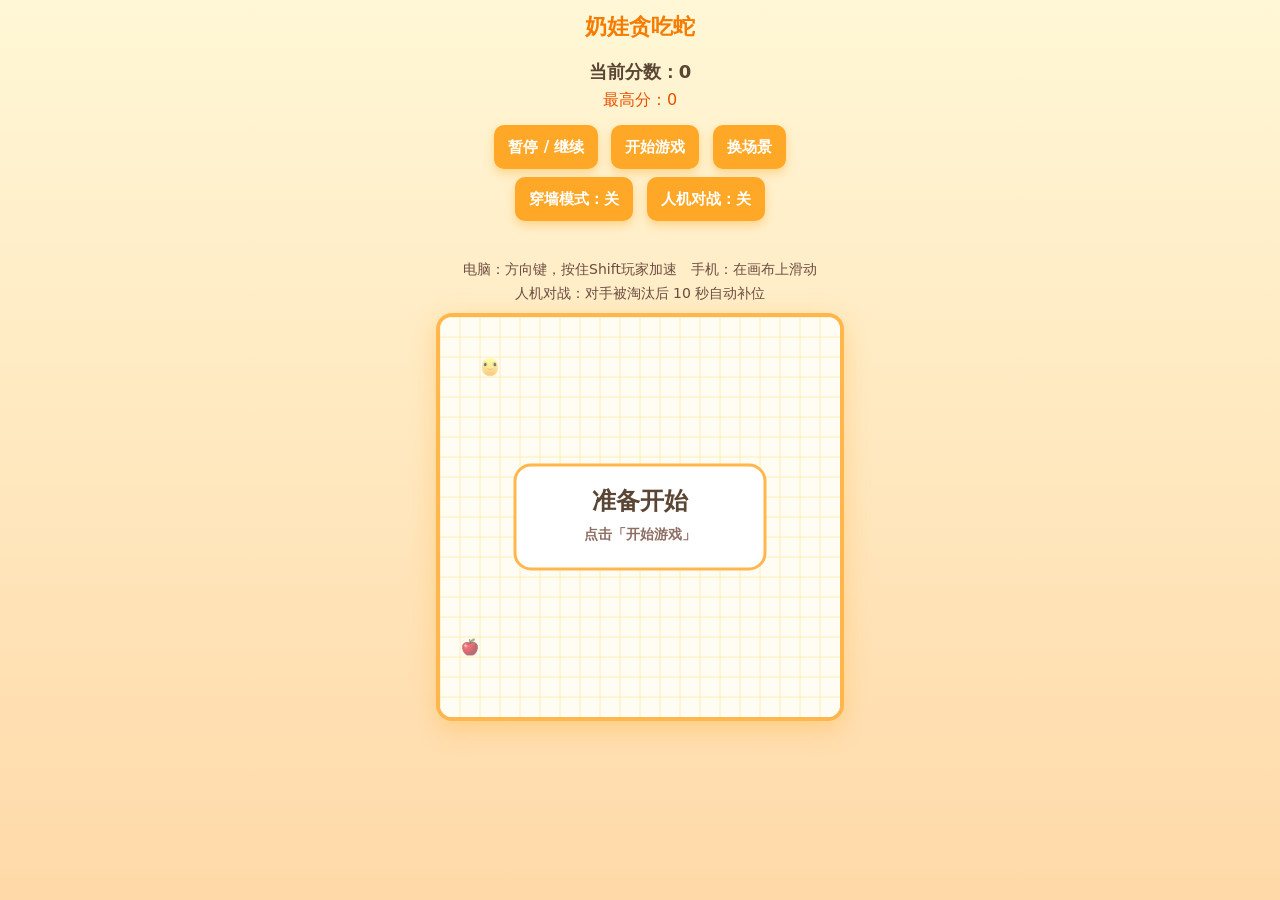
==== snake.html @ e9f62b33 "上线个人博客首页与奶娃贪吃蛇小游戏" ====
<!DOCTYPE html>
<html lang="zh-CN">
<head>
<meta charset="UTF-8" />
<meta name="viewport" content="width=device-width, initial-scale=1.0" />
<title>奶娃贪吃蛇·人机对战版</title>
<link rel="icon" href="data:image/svg+xml,%3Csvg xmlns='http://www.w3.org/2000/svg' viewBox='0 0 32 32'%3E%3Crect width='32' height='32' rx='7' fill='%23fffbea'/%3E%3Ccircle cx='15' cy='19' r='9' fill='%23e53935'/%3E%3Cpath d='M15 11V6' stroke='%236d4c41' stroke-width='2.4' stroke-linecap='round'/%3E%3Cpath d='M15 8c3-4 7-3 7-3s-1 4-5 4z' fill='%2343a047'/%3E%3C/svg%3E" />
<style>
    * {
        margin: 0;
        padding: 0;
        box-sizing: border-box;
        font-family: "Microsoft YaHei", system-ui, sans-serif;
    }
    body {
        display: flex;
        flex-direction: column;
        align-items: center;
        background: linear-gradient(180deg, #fff7d6 0%, #ffd9a8 100%);
        color: #5b4636;
        padding: 12px;
        min-height: 100vh;
        transition: background 0.4s ease;
    }
    h1 {
        font-size: 22px;
        margin-bottom: 8px;
        color: #f57c00;
    }
    #gameCanvas {
        border: 4px solid #ffb74d;
        border-radius: 16px;
        background: #fffbea;
        max-width: 96vw;
        height: auto;
        touch-action: none;
        box-shadow: 0 8px 24px rgba(255, 183, 77, 0.45);
        transition: border-color 0.4s ease, background 0.4s ease;
    }
    .panel {
        margin: 10px 0;
        text-align: center;
        width: 100%;
        max-width: 420px;
    }
    .info {
        font-size: 18px;
        font-weight: bold;
        margin-bottom: 6px;
    }
    .highScore {
        color: #e65100;
        font-size: 16px;
        margin-bottom: 10px;
    }
    button {
        padding: 9px 14px;
        margin: 4px;
        min-height: 44px;
        border: none;
        border-radius: 10px;
        font-size: 15px;
        font-weight: bold;
        color: white;
        background: #ffa726;
        box-shadow: 0 4px 10px rgba(255, 167, 38, 0.4);
        cursor: pointer;
    }
    button:active {
        background: #fb8c00;
    }
    .tipText {
        min-height: 24px;
        margin: 6px 0;
        font-size: 16px;
        font-weight: bold;
        color: #d84315;
    }
    .modeText {
        font-size: 14px;
        color: #6d4c41;
        margin-top: 6px;
    }
    /* 素材占位容器：只用来给 canvas 提供图片，不显示 */
    .spriteBank {
        position: absolute;
        width: 0;
        height: 0;
        overflow: hidden;
        opacity: 0;
        pointer-events: none;
    }
    .skinPanel {
        position: fixed;
        left: 50%;
        top: 45%;
        transform: translate(-50%, -50%) scale(0.8);
        width: 86%;
        max-width: 340px;
        padding: 18px;
        background: white;
        border-radius: 16px;
        box-shadow: 0 10px 30px rgba(0,0,0,0.25);
        text-align: center;
        opacity: 0;
        visibility: hidden;
        pointer-events: none;
        transition: all 0.25s ease;
        z-index: 20;
    }
    .skinPanel.show {
        opacity: 1;
        visibility: visible;
        pointer-events: auto;
        transform: translate(-50%, -50%) scale(1);
    }
    .skinPanel h3 {
        margin-bottom: 12px;
        color: #5b4636;
    }
    .skinList {
        display: grid;
        grid-template-columns: 1fr 1fr;
        gap: 10px;
    }
    .skinItem {
        padding: 10px;
        border-radius: 12px;
        border: 3px solid transparent;
        cursor: pointer;
        font-weight: bold;
        color: #fff;
        transition: transform 0.15s ease;
        text-shadow: 0 1px 2px rgba(0,0,0,0.25);
    }
    .skinItem:active {
        transform: scale(0.95);
    }
    .skinItem.active {
        border-color: #333;
    }
    .skinItem .preview {
        position: relative;
        width: 100%;
        height: 52px;
        border-radius: 8px;
        margin-bottom: 6px;
    }
    .skinItem .preview img {
        position: absolute;
        left: 50%;
        top: 50%;
        width: 40px;
        height: 40px;
        transform: translate(-50%, -50%);
        image-rendering: auto;
    }
    .skinItem .foodTag {
        font-size: 13px;
        font-weight: normal;
        opacity: 0.9;
    }
    .closeSkinBtn {
        margin-top: 12px;
        background: #78909c;
    }
    .mask {
        position: fixed;
        inset: 0;
        background: rgba(0,0,0,0.4);
        opacity: 0;
        pointer-events: none;
        transition: opacity 0.25s ease;
        z-index: 10;
    }
    .mask.show {
        opacity: 1;
        pointer-events: auto;
    }
</style>
</head>
<body>
<h1 id="gameTitle">奶娃贪吃蛇</h1>
<div class="panel">
    <div class="info">当前分数：<span id="score">0</span></div>
    <div class="highScore">最高分：<span id="highScore">0</span></div>
    <button id="btnPause">暂停 / 继续</button>
    <button id="btnRestart">开始游戏</button>
    <button id="btnSkin">换场景</button>
    <button id="btnMode">穿墙模式：关</button>
    <button id="btnAI">人机对战：关</button>
    <div class="tipText" id="gameTip"></div>
    <div class="modeText">电脑：方向键，按住Shift玩家加速　手机：在画布上滑动</div>
    <div class="modeText">人机对战：对手被淘汰后 10 秒自动补位</div>
</div>
<canvas id="gameCanvas" width="400" height="400"></canvas>

<!-- ===== 素材：食物与蛇头图片（透明底，抠图后的小图） ===== -->
<div class="spriteBank" aria-hidden="true">
    <img id="spriteHead" src="img/head.png" alt="" />
    <img id="spriteFoodApple" src="img/food/apple.png" alt="" />
    <img id="spriteFoodIce" src="img/food/ice.png" alt="" />
    <img id="spriteFoodLeaf" src="img/food/leaf.png" alt="" />
    <img id="spriteFoodHeart" src="img/food/heart.png" alt="" />
</div>

<div class="mask" id="mask"></div>
<div class="skinPanel" id="skinPanel">
    <h3>选择场景</h3>
    <div class="skinList" id="skinList"></div>
    <button class="closeSkinBtn" id="closeSkinBtn">关闭</button>
</div>
<script>
const canvas = document.getElementById("gameCanvas");
const ctx = canvas.getContext("2d");
const scoreText = document.getElementById("score");
const highScoreText = document.getElementById("highScore");
const gameTip = document.getElementById("gameTip");
const gameTitle = document.getElementById("gameTitle");
const btnPause = document.getElementById("btnPause");
const btnRestart = document.getElementById("btnRestart");
const btnMode = document.getElementById("btnMode");
const btnSkin = document.getElementById("btnSkin");
const btnAI = document.getElementById("btnAI");
const mask = document.getElementById("mask");
const skinPanel = document.getElementById("skinPanel");
const skinList = document.getElementById("skinList");
const closeSkinBtn = document.getElementById("closeSkinBtn");

const size = 20;                 // 每格 20 像素
const TICK = 130;                // 每步间隔（毫秒）
const AI_RESPAWN_MS = 10000;     // 对手被淘汰后重新进场的时间间隔（毫秒）

let snake, dx, dy, food, score, gameLoop;
let isIdle = true;               // 还没开始玩
let isPause = false;
let gameOver = false;
let wallWrap = false;
let aiEnable = false;
let aiSnake, aiDx, aiDy;
let aiDead = false;              // 对手是否已被淘汰
let aiRespawnAt = 0;             // 对手补位的时间点
let overText = "";
let isPlayerBoost = false;
let effects = [];                // 吃到食物时的光圈特效
let toast = null;                // 棋盘上方的短提示条
let highScore = localStorage.getItem("nailongHigh") || 0;
highScoreText.innerText = highScore;

// ===== 图片素材 =====
const sprites = {
    head: document.getElementById("spriteHead"),
    apple: document.getElementById("spriteFoodApple"),
    ice: document.getElementById("spriteFoodIce"),
    leaf: document.getElementById("spriteFoodLeaf"),
    heart: document.getElementById("spriteFoodHeart")
};
function spriteReady(img) {
    return !!img && img.complete && img.naturalWidth > 0;
}
function spritePath(key) {
    const img = sprites[key];
    return img ? (img.getAttribute("src") || "") : "";
}

// ===== 场景配置：每个场景吃的东西不一样 =====
const skins = [
    {
        id: "nailong", name: "奶黄",
        body: "#ffd166", belly: "#fff7d6", outline: "#e67e22", cheek: "#ff9a9a",
        food: "#ef5350", foodName: "苹果", foodImgKey: "apple",
        canvasBg: "#fffbea", gridColor: "#ffe082", borderColor: "#ffb74d",
        bodyGradient: "linear-gradient(180deg, #fff7d6 0%, #ffd9a8 100%)"
    },
    {
        id: "octopus", name: "蓝冰",
        body: "#82b1ff", belly: "#e3f2fd", outline: "#1976d2", cheek: "#b3e5fc",
        food: "#4dd0e1", foodName: "冰晶", foodImgKey: "ice",
        canvasBg: "#eaf6ff", gridColor: "#b3e5fc", borderColor: "#42a5f5",
        bodyGradient: "linear-gradient(180deg, #e1f5fe 0%, #b3e5fc 100%)"
    },
    {
        id: "shield", name: "森林",
        body: "#aed581", belly: "#f1f8e9", outline: "#558b2f", cheek: "#c5e1a5",
        food: "#8bc34a", foodName: "叶子", foodImgKey: "leaf",
        canvasBg: "#f1fbe7", gridColor: "#dcedc8", borderColor: "#7cb342",
        bodyGradient: "linear-gradient(180deg, #f1f8e9 0%, #c5e1a5 100%)"
    },
    {
        id: "patrick", name: "粉萌",
        body: "#f8bbd9", belly: "#fff0f6", outline: "#c2185b", cheek: "#ff80ab",
        food: "#ff4081", foodName: "爱心", foodImgKey: "heart",
        canvasBg: "#fff0f6", gridColor: "#ffc1e3", borderColor: "#f06292",
        bodyGradient: "linear-gradient(180deg, #ffe4f1 0%, #ffc1e3 100%)"
    }
];
let currentSkinId = localStorage.getItem("nailongSkin") || "nailong";

function getSkin() {
    return skins.find(s => s.id === currentSkinId) || skins[0];
}

function applySkin(skin) {
    currentSkinId = skin.id;
    localStorage.setItem("nailongSkin", skin.id);
    document.body.style.background = skin.bodyGradient;
    canvas.style.background = skin.canvasBg;
    canvas.style.borderColor = skin.borderColor;
    gameTitle.textContent = "奶娃贪吃蛇";
    renderSkinList();
    // 切换场景：立刻换一份新食物，画面马上显示新场景的食物图（不重置分数和蛇身）
    if (food) food = createFood();
    drawScene();
    if (isIdle) drawOverlay("准备开始", "点击「开始游戏」");
    else if (isPause) drawOverlay("已暂停", "点击「暂停 / 继续」继续");
    else if (gameOver) drawOverlay("游戏结束", overText);
}

function renderSkinList() {
    skinList.innerHTML = "";
    skins.forEach(skin => {
        const item = document.createElement("div");
        item.className = "skinItem" + (skin.id === currentSkinId ? " active" : "");
        item.style.background = skin.body;
        item.innerHTML =
            '<div class="preview" style="background:' + skin.canvasBg +
            ';border:2px solid ' + skin.borderColor + ';">' +
            '<img src="' + spritePath(skin.foodImgKey) + '" alt="" />' +
            '</div><div>' + skin.name + '</div>' +
            '<div class="foodTag">吃：' + skin.foodName + '</div>';
        item.onclick = function () {
            applySkin(skin);
        };
        skinList.appendChild(item);
    });
}

// ===== 音效（Web Audio 生成，不需要音频文件） =====
let audioCtx = null;
function playEatSound() {
    try {
        if (!audioCtx) audioCtx = new (window.AudioContext || window.webkitAudioContext)();
        const osc = audioCtx.createOscillator();
        const gain = audioCtx.createGain();
        osc.connect(gain);
        gain.connect(audioCtx.destination);
        osc.type = "sine";
        osc.frequency.setValueAtTime(520, audioCtx.currentTime);
        osc.frequency.exponentialRampToValueAtTime(780, audioCtx.currentTime + 0.08);
        gain.gain.setValueAtTime(0.22, audioCtx.currentTime);
        gain.gain.exponentialRampToValueAtTime(0.001, audioCtx.currentTime + 0.12);
        osc.start(audioCtx.currentTime);
        osc.stop(audioCtx.currentTime + 0.12);
    } catch (err) {
        /* 浏览器不支持就静音，不影响游戏 */
    }
}

// ===== 触屏参数 =====
let touchStartX = 0;
let touchStartY = 0;
const minSlideDistance = 40;

// ===== 状态初始化 =====
function resetState() {
    snake = [{ x: 2, y: 2 }];
    dx = 1;
    dy = 0;
    aiSnake = [{ x: 17, y: 17 }];
    aiDx = -1;
    aiDy = 0;
    score = 0;
    scoreText.textContent = score;
    isPlayerBoost = false;
    effects = [];
    toast = null;
    aiDead = false;
    aiRespawnAt = 0;
    overText = "";
    food = createFood();
}

function initGame() {
    resetState();
    isIdle = false;
    isPause = false;
    gameOver = false;
    gameTip.textContent = "";
    btnRestart.innerText = "重新开始";
    if (gameLoop) clearInterval(gameLoop);
    gameLoop = setInterval(draw, TICK);
    drawScene();
}

function createFood() {
    let newFood;
    while (true) {
        newFood = {
            x: Math.floor(Math.random() * (canvas.width / size)),
            y: Math.floor(Math.random() * (canvas.height / size))
        };
        const onPlayerSnake = snake.some(seg => seg.x === newFood.x && seg.y === newFood.y);
        const onAiSnake = aiSnake.some(seg => seg.x === newFood.x && seg.y === newFood.y);
        if (!onPlayerSnake && !onAiSnake) break;
    }
    return newFood;
}

// ===== AI 自动寻路 =====
function aiMoveThink() {
    if (!aiEnable) return;
    const aiHead = aiSnake[0];
    const targetX = food.x;
    const targetY = food.y;

    if (aiHead.x < targetX && aiDx !== -1) {
        aiDx = 1; aiDy = 0;
    } else if (aiHead.x > targetX && aiDx !== 1) {
        aiDx = -1; aiDy = 0;
    } else if (aiHead.y < targetY && aiDy !== -1) {
        aiDx = 0; aiDy = 1;
    } else if (aiHead.y > targetY && aiDy !== 1) {
        aiDx = 0; aiDy = -1;
    }

    const nextX = aiHead.x + aiDx;
    const nextY = aiHead.y + aiDy;
    const maxGrid = canvas.width / size;
    const hitSelf = aiSnake.some(s => s.x === nextX && s.y === nextY);
    const hitWall = !wallWrap && (nextX < 0 || nextY < 0 || nextX >= maxGrid || nextY >= maxGrid);

    if (hitSelf || hitWall) {
        const dirList = [[1, 0], [-1, 0], [0, 1], [0, -1]];
        for (const [nx, ny] of dirList) {
            if (nx === -aiDx && ny === -aiDy) continue;
            const testX = aiHead.x + nx;
            const testY = aiHead.y + ny;
            const crash = aiSnake.some(s => s.x === testX && s.y === testY);
            const wallCrash = !wallWrap && (testX < 0 || testY < 0 || testX >= maxGrid || testY >= maxGrid);
            if (!crash && !wallCrash) {
                aiDx = nx; aiDy = ny;
                break;
            }
        }
    }
}

// ===== 键盘：方向键 + 按住 Shift 玩家加速（AI 不受影响） =====
const ARROW_KEYS = ["ArrowUp", "ArrowDown", "ArrowLeft", "ArrowRight"];
document.addEventListener("keydown", e => {
    if (isIdle) {
        if (ARROW_KEYS.indexOf(e.key) !== -1) {
            e.preventDefault();
            initGame();
        }
        return;
    }
    if (gameOver || isPause) return;
    if (ARROW_KEYS.indexOf(e.key) !== -1) e.preventDefault();

    if (e.key === "Shift") {
        isPlayerBoost = true;
        return;
    }
    switch (e.key) {
        case "ArrowUp":    if (dy !== 1)  { dx = 0;  dy = -1; } break;
        case "ArrowDown":  if (dy !== -1) { dx = 0;  dy = 1;  } break;
        case "ArrowLeft":  if (dx !== 1)  { dx = -1; dy = 0;  } break;
        case "ArrowRight": if (dx !== -1) { dx = 1;  dy = 0;  } break;
    }
});
document.addEventListener("keyup", e => {
    if (e.key === "Shift") isPlayerBoost = false;
});
window.addEventListener("blur", () => { isPlayerBoost = false; });

// ===== 手机触屏滑动 =====
canvas.addEventListener("touchstart", e => {
    e.preventDefault();
    const touch = e.touches[0];
    touchStartX = touch.clientX;
    touchStartY = touch.clientY;
}, { passive: false });

canvas.addEventListener("touchend", e => {
    if (isIdle || gameOver || isPause) return;
    e.preventDefault();
    const touch = e.changedTouches[0];
    const diffX = touch.clientX - touchStartX;
    const diffY = touch.clientY - touchStartY;

    if (Math.abs(diffX) < minSlideDistance && Math.abs(diffY) < minSlideDistance) return;

    if (Math.abs(diffX) > Math.abs(diffY)) {
        if (diffX > 0 && dx !== -1) { dx = 1; dy = 0; }
        else if (diffX < 0 && dx !== 1) { dx = -1; dy = 0; }
    } else {
        if (diffY > 0 && dy !== -1) { dx = 0; dy = 1; }
        else if (diffY < 0 && dy !== 1) { dx = 0; dy = -1; }
    }
}, { passive: false });

// ===== 蛇身绘制 =====
function drawSnakeSegment(x, y, isHead, isAi) {
    const skin = getSkin();
    const px = x * size;
    const py = y * size;
    const r = size / 2 - 1;

    // 玩家蛇头用奶龙头像图片，按方向旋转
    if (isHead && !isAi && spriteReady(sprites.head)) {
        let angle = 0;
        if (dx === 1) angle = 0;
        else if (dx === -1) angle = Math.PI;
        else if (dy === -1) angle = -Math.PI / 2;
        else if (dy === 1) angle = Math.PI / 2;
        ctx.save();
        ctx.imageSmoothingEnabled = true;
        ctx.imageSmoothingQuality = "high";
        ctx.translate(px + size / 2, py + size / 2);
        ctx.rotate(angle);
        ctx.drawImage(sprites.head, -size / 2, -size / 2, size, size);
        ctx.restore();
        return;
    }

    let bodyColor = skin.body;
    let outlineColor = skin.outline;
    if (isAi) {
        bodyColor = "#787878";
        outlineColor = "#333333";
    }

    ctx.fillStyle = bodyColor;
    ctx.beginPath();
    ctx.arc(px + size / 2, py + size / 2, r, 0, Math.PI * 2);
    ctx.fill();

    if (!isAi) {
        ctx.fillStyle = skin.belly;
        ctx.beginPath();
        ctx.ellipse(px + size / 2, py + size / 2 + 2, r * 0.55, r * 0.35, 0, 0, Math.PI * 2);
        ctx.fill();
    }

    ctx.strokeStyle = outlineColor;
    ctx.lineWidth = 1.5;
    ctx.beginPath();
    ctx.arc(px + size / 2, py + size / 2, r - 0.5, 0, Math.PI * 2);
    ctx.stroke();

    if (isHead && isAi) {
        let eye1x, eye1y, eye2x, eye2y;
        if (aiDx === 1) {
            eye1x = px + 13; eye1y = py + 5; eye2x = px + 13; eye2y = py + 12;
        } else if (aiDx === -1) {
            eye1x = px + 4; eye1y = py + 5; eye2x = px + 4; eye2y = py + 12;
        } else if (aiDy === -1) {
            eye1x = px + 5; eye1y = py + 4; eye2x = px + 12; eye2y = py + 4;
        } else {
            eye1x = px + 5; eye1y = py + 13; eye2x = px + 12; eye2y = py + 13;
        }
        ctx.fillStyle = "#fff";
        ctx.beginPath();
        ctx.arc(eye1x, eye1y, 2.5, 0, Math.PI * 2);
        ctx.arc(eye2x, eye2y, 2.5, 0, Math.PI * 2);
        ctx.fill();
        ctx.fillStyle = "#000";
        ctx.beginPath();
        ctx.arc(eye1x, eye1y, 1.2, 0, Math.PI * 2);
        ctx.arc(eye2x, eye2y, 1.2, 0, Math.PI * 2);
        ctx.fill();
    }
}

// ===== 食物绘制：直接画当前场景对应的图片 =====
function drawFood(x, y) {
    const skin = getSkin();
    const px = x * size;
    const py = y * size;
    const img = sprites[skin.foodImgKey];

    // 轻微呼吸缩放，让食物看起来是"活的"
    const pulse = 0.92 + 0.08 * (Math.sin(Date.now() / 260) + 1) / 2;
    const d = size * pulse;

    if (spriteReady(img)) {
        ctx.save();
        ctx.imageSmoothingEnabled = true;
        ctx.imageSmoothingQuality = "high";
        ctx.drawImage(img, px + (size - d) / 2, py + (size - d) / 2, d, d);
        ctx.restore();
        return;
    }

    // 图片没加载出来时的备用圆形
    const cx = px + size / 2;
    const cy = py + size / 2;
    ctx.fillStyle = skin.food;
    ctx.beginPath();
    ctx.arc(cx, cy, 7, 0, Math.PI * 2);
    ctx.fill();
    ctx.fillStyle = "rgba(255,255,255,0.5)";
    ctx.beginPath();
    ctx.arc(cx - 2, cy - 2, 2, 0, Math.PI * 2);
    ctx.fill();
}

// ===== 吃到食物的光圈特效 =====
function addEatEffect(gx, gy, color) {
    effects.push({ x: gx * size + size / 2, y: gy * size + size / 2, t: 0, color: color || null });
}
function drawEffects() {
    const skin = getSkin();
    ctx.save();
    for (const ef of effects) {
        ctx.globalAlpha = Math.max(0, 1 - ef.t);
        ctx.strokeStyle = ef.color || skin.food;
        ctx.lineWidth = 2;
        ctx.beginPath();
        ctx.arc(ef.x, ef.y, 4 + 14 * ef.t, 0, Math.PI * 2);
        ctx.stroke();
        ef.t += 0.16;
    }
    ctx.restore();
    effects = effects.filter(ef => ef.t < 1);
}

// ===== 棋盘上的短提示条（比如对手被淘汰） =====
function showToast(text) {
    toast = { text: text, until: Date.now() + 2600 };
}
function drawToast() {
    if (!toast) return;
    const left = toast.until - Date.now();
    if (left <= 0) {
        toast = null;
        return;
    }
    ctx.save();
    ctx.globalAlpha = Math.min(1, left / 600);
    const w = 300;
    const h = 40;
    const x = (canvas.width - w) / 2;
    const y = 14;
    ctx.fillStyle = "rgba(255,255,255,0.96)";
    ctx.strokeStyle = "#ffb74d";
    ctx.lineWidth = 2;
    roundRect(x, y, w, h, 12);
    ctx.fill();
    ctx.stroke();
    ctx.fillStyle = "#d84315";
    ctx.textAlign = "center";
    ctx.font = "bold 15px Microsoft YaHei, sans-serif";
    ctx.fillText(toast.text, canvas.width / 2, y + 26);
    ctx.restore();
}

// ===== 对手补位倒计时（棋盘底部） =====
function drawRespawnCountdown() {
    const left = Math.max(0, Math.ceil((aiRespawnAt - Date.now()) / 1000));
    const text = "对手 " + left + " 秒后重新进场";
    ctx.save();
    ctx.font = "bold 14px Microsoft YaHei, sans-serif";
    ctx.textAlign = "center";
    const w = ctx.measureText(text).width + 26;
    const x = (canvas.width - w) / 2;
    const y = canvas.height - 40;
    ctx.fillStyle = "rgba(255,255,255,0.94)";
    ctx.strokeStyle = "#bdbdbd";
    ctx.lineWidth = 2;
    roundRect(x, y, w, 28, 10);
    ctx.fill();
    ctx.stroke();
    ctx.fillStyle = "#616161";
    ctx.fillText(text, canvas.width / 2, y + 19);
    ctx.restore();
}

// ===== 一帧：只画画面，不改状态 =====
function drawScene() {
    const skin = getSkin();
    ctx.fillStyle = skin.canvasBg;
    ctx.fillRect(0, 0, canvas.width, canvas.height);

    ctx.strokeStyle = skin.gridColor;
    ctx.lineWidth = 1;
    for (let x = 0; x < canvas.width; x += size) {
        ctx.beginPath();
        ctx.moveTo(x, 0);
        ctx.lineTo(x, canvas.height);
        ctx.stroke();
    }
    for (let y = 0; y < canvas.height; y += size) {
        ctx.beginPath();
        ctx.moveTo(0, y);
        ctx.lineTo(canvas.width, y);
        ctx.stroke();
    }

    if (food) drawFood(food.x, food.y);

    if (snake) {
        snake.forEach((seg, index) => drawSnakeSegment(seg.x, seg.y, index === 0, false));
    }
    if (aiEnable && !aiDead && aiSnake && aiSnake.length) {
        aiSnake.forEach((seg, index) => drawSnakeSegment(seg.x, seg.y, index === 0, true));
    }
    drawEffects();
    drawToast();
    if (aiEnable && aiDead) drawRespawnCountdown();
}

// ===== 遮罩文字（准备开始 / 暂停 / 游戏结束） =====
function roundRect(x, y, w, h, r) {
    ctx.beginPath();
    ctx.moveTo(x + r, y);
    ctx.arcTo(x + w, y, x + w, y + h, r);
    ctx.arcTo(x + w, y + h, x, y + h, r);
    ctx.arcTo(x, y + h, x, y, r);
    ctx.arcTo(x, y, x + w, y, r);
    ctx.closePath();
}
function drawOverlay(title, sub) {
    const skin = getSkin();
    ctx.save();
    // 轻微提亮而不是压黑，保持画面干净
    ctx.fillStyle = "rgba(255,255,255,0.42)";
    ctx.fillRect(0, 0, canvas.width, canvas.height);

    const w = 250;
    const h = sub ? 104 : 78;
    const x = (canvas.width - w) / 2;
    const y = (canvas.height - h) / 2;
    ctx.fillStyle = "rgba(255,255,255,0.97)";
    ctx.strokeStyle = skin.borderColor;
    ctx.lineWidth = 3;
    roundRect(x, y, w, h, 16);
    ctx.fill();
    ctx.stroke();

    ctx.textAlign = "center";
    ctx.fillStyle = "#5b4636";
    ctx.font = "bold 24px Microsoft YaHei, sans-serif";
    ctx.fillText(title, canvas.width / 2, y + (sub ? 44 : 49));
    if (sub) {
        ctx.fillStyle = "#8d6e63";
        ctx.font = "bold 14px Microsoft YaHei, sans-serif";
        ctx.fillText(sub, canvas.width / 2, y + 74);
    }
    ctx.restore();
}

function saveHighScore() {
    if (score > highScore) {
        highScore = score;
        localStorage.setItem("nailongHigh", highScore);
        highScoreText.innerText = highScore;
    }
}

function endGame(msg) {
    gameOver = true;
    overText = msg;
    gameTip.textContent = msg;
    saveHighScore();
}

// ===== 玩家走一步 =====
function playerMoveStep() {
    const head = snake[0];
    let newHeadX = head.x + dx;
    let newHeadY = head.y + dy;
    const maxGrid = canvas.width / size;

    if (wallWrap) {
        if (newHeadX >= maxGrid) newHeadX = 0;
        if (newHeadX < 0) newHeadX = maxGrid - 1;
        if (newHeadY >= maxGrid) newHeadY = 0;
        if (newHeadY < 0) newHeadY = maxGrid - 1;
    } else {
        if (newHeadX < 0 || newHeadY < 0 || newHeadX >= maxGrid || newHeadY >= maxGrid) {
            endGame("游戏结束！撞到墙壁啦！");
            return false;
        }
    }

    for (let i = 1; i < snake.length; i++) {
        if (snake[i].x === newHeadX && snake[i].y === newHeadY) {
            endGame("游戏结束！咬到自己啦！");
            return false;
        }
    }

    if (aiEnable && !aiDead) {
        for (const seg of aiSnake) {
            if (seg.x === newHeadX && seg.y === newHeadY) {
                endGame("游戏结束！撞上对手啦！");
                return false;
            }
        }
    }

    snake.unshift({ x: newHeadX, y: newHeadY });

    if (newHeadX === food.x && newHeadY === food.y) {
        score += 10;
        scoreText.textContent = score;
        playEatSound();
        addEatEffect(food.x, food.y);
        food = createFood();
    } else {
        snake.pop();
    }
    return true;
}

// ===== 对手被淘汰：清空蛇身，10 秒后自动补一条新的 =====
function killAI(msg, gx, gy) {
    aiDead = true;
    aiSnake = [];
    if (typeof gx === "number") addEatEffect(gx, gy, "#9e9e9e");
    showToast(msg);
    gameTip.textContent = msg;
    aiRespawnAt = Date.now() + AI_RESPAWN_MS;
}

// 在离玩家较远处生成一条新的 AI 蛇
function spawnAI() {
    const maxGrid = canvas.width / size;
    const playerHead = snake[0];
    let pos = null;
    for (let i = 0; i < 300; i++) {
        const cand = {
            x: Math.floor(Math.random() * maxGrid),
            y: Math.floor(Math.random() * maxGrid)
        };
        const onPlayer = snake.some(s => s.x === cand.x && s.y === cand.y);
        const onFood = food && food.x === cand.x && food.y === cand.y;
        const far = Math.abs(cand.x - playerHead.x) + Math.abs(cand.y - playerHead.y) >= 8;
        if (!onPlayer && !onFood && far) {
            pos = cand;
            break;
        }
    }
    if (!pos) pos = { x: 0, y: 0 };

    aiSnake = [pos];
    if (Math.abs(playerHead.x - pos.x) >= Math.abs(playerHead.y - pos.y)) {
        aiDx = playerHead.x >= pos.x ? 1 : -1;
        aiDy = 0;
    } else {
        aiDx = 0;
        aiDy = playerHead.y >= pos.y ? 1 : -1;
    }
    aiDead = false;
    gameTip.textContent = "";
    showToast("新对手进场！");
}

// ===== 每步状态推进 =====
function update() {
    // 对手被淘汰后，满 10 秒补一条新的进来
    if (aiEnable && aiDead && !gameOver && Date.now() >= aiRespawnAt) spawnAI();

    playerMoveStep();
    // 按住 Shift：玩家这一拍多走一步，AI 依旧只走一步
    if (isPlayerBoost && !gameOver) playerMoveStep();

    if (aiEnable && !aiDead && !gameOver) {
        aiMoveThink();
        const aiHead = aiSnake[0];
        let aiNewX = aiHead.x + aiDx;
        let aiNewY = aiHead.y + aiDy;
        const maxGrid = canvas.width / size;

        if (wallWrap) {
            if (aiNewX >= maxGrid) aiNewX = 0;
            if (aiNewX < 0) aiNewX = maxGrid - 1;
            if (aiNewY >= maxGrid) aiNewY = 0;
            if (aiNewY < 0) aiNewY = maxGrid - 1;
        }

        const outOfWall = aiNewX < 0 || aiNewY < 0 || aiNewX >= maxGrid || aiNewY >= maxGrid;
        const hitPlayer = snake.some(seg => seg.x === aiNewX && seg.y === aiNewY);
        const hitSelf = aiSnake.some((seg, i) => i > 0 && i < aiSnake.length - 1 &&
            seg.x === aiNewX && seg.y === aiNewY);

        if (outOfWall) {
            // 撞墙先掉头（穿墙模式下不会走到这里）
            aiDx = -aiDx;
            aiDy = -aiDy;
        } else if (hitPlayer) {
            killAI("对手撞上你，已被淘汰！", aiNewX, aiNewY);
        } else if (hitSelf) {
            killAI("对手咬到自己，已被淘汰！", aiNewX, aiNewY);
        } else {
            aiSnake.unshift({ x: aiNewX, y: aiNewY });
            if (aiNewX === food.x && aiNewY === food.y) {
                playEatSound();
                addEatEffect(food.x, food.y);
                food = createFood();
            } else {
                aiSnake.pop();
            }
        }
    }
}

// ===== 主循环 =====
function draw() {
    if (isIdle) {
        drawScene();
        drawOverlay("准备开始", "点击「开始游戏」");
        return;
    }
    if (isPause) {
        drawScene();
        drawOverlay("已暂停", "点击「暂停 / 继续」继续");
        return;
    }
    if (gameOver) {
        drawScene();
        drawOverlay("游戏结束", overText);
        return;
    }
    update();
    drawScene();
}

// ===== 按钮 =====
btnPause.onclick = function () {
    if (isIdle || gameOver) return;
    isPause = !isPause;
    gameTip.textContent = isPause ? "已暂停" : "";
    draw();
};

btnRestart.onclick = function () {
    initGame();
};

btnMode.onclick = function () {
    wallWrap = !wallWrap;
    btnMode.innerText = wallWrap ? "穿墙模式：开" : "穿墙模式：关";
};

btnAI.onclick = function () {
    aiEnable = !aiEnable;
    this.innerText = aiEnable ? "人机对战：开" : "人机对战：关";
    // 只是切换对手，不重置当前局面
    if (food) food = createFood();
    drawScene();
    if (isIdle) drawOverlay("准备开始", "点击「开始游戏」");
    else if (isPause) drawOverlay("已暂停", "点击「暂停 / 继续」继续");
    else if (gameOver) drawOverlay("游戏结束", overText);
};

btnSkin.onclick = function () {
    skinPanel.classList.add("show");
    mask.classList.add("show");
};

closeSkinBtn.onclick = function () {
    skinPanel.classList.remove("show");
    mask.classList.remove("show");
};

mask.onclick = function () {
    skinPanel.classList.remove("show");
    mask.classList.remove("show");
};

// ===== 启动 =====
resetState();               // 先铺好棋盘数据
applySkin(getSkin());       // 再套用上次用的场景并画出画面
// 图片可能比脚本晚加载完，加载好后重画一次，保证食物一定显示出来
Object.keys(sprites).forEach(key => {
    const img = sprites[key];
    if (img && !img.complete) {
        img.addEventListener("load", () => {
            drawScene();
            if (isIdle) drawOverlay("准备开始", "点击「开始游戏」");
            else if (isPause) drawOverlay("已暂停", "点击「暂停 / 继续」继续");
            else if (gameOver) drawOverlay("游戏结束", overText);
        });
    }
});
</script>
</body>
</html>
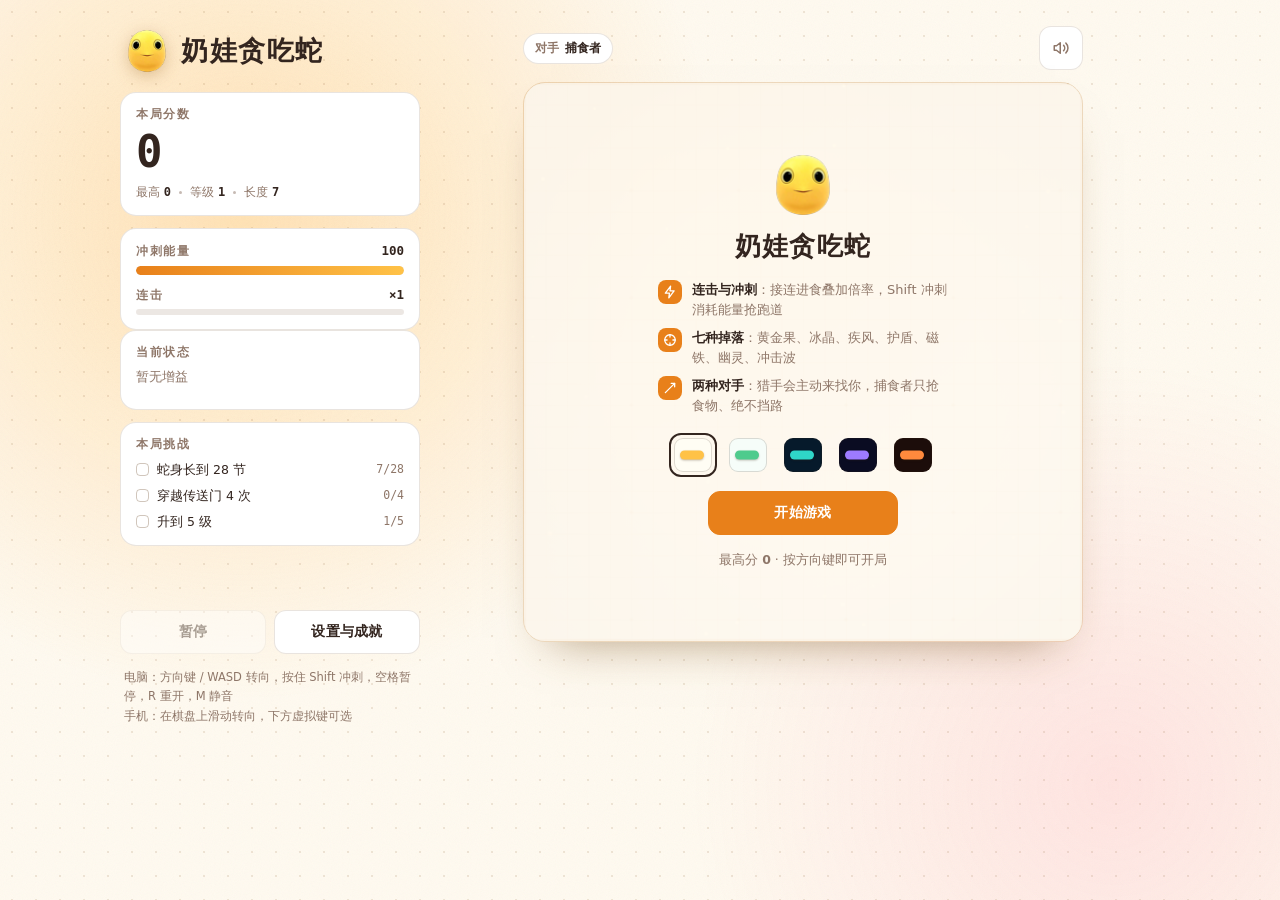
==== commit f1bde4ab: "大改界面和玩法加入道具和能量条 可选择敌人进攻还是吃豆2。0版本（只改贪吃蛇）" ====
--- a/snake.html
+++ b/snake.html
@@ -2,990 +2,2780 @@
 <html lang="zh-CN">
 <head>
 <meta charset="UTF-8" />
-<meta name="viewport" content="width=device-width, initial-scale=1.0" />
-<title>奶娃贪吃蛇·人机对战版</title>
-<link rel="icon" href="data:image/svg+xml,%3Csvg xmlns='http://www.w3.org/2000/svg' viewBox='0 0 32 32'%3E%3Crect width='32' height='32' rx='7' fill='%23fffbea'/%3E%3Ccircle cx='15' cy='19' r='9' fill='%23e53935'/%3E%3Cpath d='M15 11V6' stroke='%236d4c41' stroke-width='2.4' stroke-linecap='round'/%3E%3Cpath d='M15 8c3-4 7-3 7-3s-1 4-5 4z' fill='%2343a047'/%3E%3C/svg%3E" />
+<meta name="viewport" content="width=device-width, initial-scale=1.0, viewport-fit=cover" />
+<title>奶娃贪吃蛇</title>
+<link rel="icon" href="data:image/svg+xml,%3Csvg xmlns='http://www.w3.org/2000/svg' viewBox='0 0 32 32'%3E%3Crect width='32' height='32' rx='8' fill='%23fffbea'/%3E%3Ccircle cx='16' cy='17' r='9' fill='%23ffd166'/%3E%3Ccircle cx='12.5' cy='15' r='1.9' fill='%233a2a1e'/%3E%3Ccircle cx='19.5' cy='15' r='1.9' fill='%233a2a1e'/%3E%3Cpath d='M13 20.5c1.6 1.5 4.4 1.5 6 0' stroke='%233a2a1e' stroke-width='1.6' fill='none' stroke-linecap='round'/%3E%3C/svg%3E" />
 <style>
-    * {
-        margin: 0;
-        padding: 0;
-        box-sizing: border-box;
-        font-family: "Microsoft YaHei", system-ui, sans-serif;
-    }
-    body {
-        display: flex;
-        flex-direction: column;
-        align-items: center;
-        background: linear-gradient(180deg, #fff7d6 0%, #ffd9a8 100%);
-        color: #5b4636;
-        padding: 12px;
-        min-height: 100vh;
-        transition: background 0.4s ease;
-    }
-    h1 {
-        font-size: 22px;
-        margin-bottom: 8px;
-        color: #f57c00;
-    }
-    #gameCanvas {
-        border: 4px solid #ffb74d;
-        border-radius: 16px;
-        background: #fffbea;
-        max-width: 96vw;
-        height: auto;
-        touch-action: none;
-        box-shadow: 0 8px 24px rgba(255, 183, 77, 0.45);
-        transition: border-color 0.4s ease, background 0.4s ease;
-    }
-    .panel {
-        margin: 10px 0;
-        text-align: center;
-        width: 100%;
-        max-width: 420px;
-    }
-    .info {
-        font-size: 18px;
-        font-weight: bold;
-        margin-bottom: 6px;
-    }
-    .highScore {
-        color: #e65100;
-        font-size: 16px;
-        margin-bottom: 10px;
-    }
-    button {
-        padding: 9px 14px;
-        margin: 4px;
-        min-height: 44px;
-        border: none;
-        border-radius: 10px;
-        font-size: 15px;
-        font-weight: bold;
-        color: white;
-        background: #ffa726;
-        box-shadow: 0 4px 10px rgba(255, 167, 38, 0.4);
-        cursor: pointer;
-    }
-    button:active {
-        background: #fb8c00;
-    }
-    .tipText {
-        min-height: 24px;
-        margin: 6px 0;
-        font-size: 16px;
-        font-weight: bold;
-        color: #d84315;
-    }
-    .modeText {
-        font-size: 14px;
-        color: #6d4c41;
-        margin-top: 6px;
-    }
-    /* 素材占位容器：只用来给 canvas 提供图片，不显示 */
-    .spriteBank {
-        position: absolute;
-        width: 0;
-        height: 0;
-        overflow: hidden;
-        opacity: 0;
-        pointer-events: none;
-    }
-    .skinPanel {
-        position: fixed;
-        left: 50%;
-        top: 45%;
-        transform: translate(-50%, -50%) scale(0.8);
-        width: 86%;
-        max-width: 340px;
-        padding: 18px;
-        background: white;
-        border-radius: 16px;
-        box-shadow: 0 10px 30px rgba(0,0,0,0.25);
-        text-align: center;
-        opacity: 0;
-        visibility: hidden;
-        pointer-events: none;
-        transition: all 0.25s ease;
-        z-index: 20;
-    }
-    .skinPanel.show {
-        opacity: 1;
-        visibility: visible;
-        pointer-events: auto;
-        transform: translate(-50%, -50%) scale(1);
-    }
-    .skinPanel h3 {
-        margin-bottom: 12px;
-        color: #5b4636;
-    }
-    .skinList {
-        display: grid;
-        grid-template-columns: 1fr 1fr;
-        gap: 10px;
-    }
-    .skinItem {
-        padding: 10px;
-        border-radius: 12px;
-        border: 3px solid transparent;
-        cursor: pointer;
-        font-weight: bold;
-        color: #fff;
-        transition: transform 0.15s ease;
-        text-shadow: 0 1px 2px rgba(0,0,0,0.25);
-    }
-    .skinItem:active {
-        transform: scale(0.95);
-    }
-    .skinItem.active {
-        border-color: #333;
-    }
-    .skinItem .preview {
-        position: relative;
-        width: 100%;
-        height: 52px;
-        border-radius: 8px;
-        margin-bottom: 6px;
-    }
-    .skinItem .preview img {
-        position: absolute;
-        left: 50%;
-        top: 50%;
-        width: 40px;
-        height: 40px;
-        transform: translate(-50%, -50%);
-        image-rendering: auto;
-    }
-    .skinItem .foodTag {
-        font-size: 13px;
-        font-weight: normal;
-        opacity: 0.9;
-    }
-    .closeSkinBtn {
-        margin-top: 12px;
-        background: #78909c;
-    }
-    .mask {
-        position: fixed;
-        inset: 0;
-        background: rgba(0,0,0,0.4);
-        opacity: 0;
-        pointer-events: none;
-        transition: opacity 0.25s ease;
-        z-index: 10;
-    }
-    .mask.show {
-        opacity: 1;
-        pointer-events: auto;
-    }
+/* ============================================================
+   奶娃贪吃蛇
+   设计基调：暖糖果色为底，街机级的信息密度与手感
+   面板为实色/低透明实色，不用毛玻璃、不用发光描边
+   ============================================================ */
+
+*,*::before,*::after{ box-sizing:border-box; }
+html,body{ margin:0; padding:0; }
+
+body{
+  --radius:16px;
+  --font:"PingFang SC","Microsoft YaHei","Hiragino Sans GB",system-ui,-apple-system,sans-serif;
+  --mono:ui-monospace,"SF Mono","Cascadia Mono",Consolas,"Microsoft YaHei",monospace;
+  font-family:var(--font);
+  color:var(--ink);
+  background:var(--page);
+  min-height:100vh;
+  -webkit-font-smoothing:antialiased;
+  -webkit-tap-highlight-color:transparent;
+  overflow-x:hidden;
+  transition:background .5s ease,color .35s ease;
+}
+
+/* ---------- 背景层：光晕 + 点阵 + 颗粒 ---------- */
+.backdrop{ position:fixed; inset:0; z-index:0; pointer-events:none; overflow:hidden; }
+.backdrop .glowA,
+.backdrop .glowB{ position:absolute; border-radius:50%; transition:background .5s ease; }
+.backdrop .glowA{ left:-24vmax; top:-26vmax; width:86vmax; height:86vmax;
+  background:radial-gradient(circle at 50% 50%, var(--glowA), transparent 62%); }
+.backdrop .glowB{ right:-26vmax; bottom:-30vmax; width:78vmax; height:78vmax;
+  background:radial-gradient(circle at 50% 50%, var(--glowB), transparent 60%); }
+.backdrop .dots{ position:absolute; inset:0; background-image:radial-gradient(var(--dot) 1px, transparent 1px);
+  background-size:24px 24px; }
+.backdrop .grain{ position:absolute; inset:0; opacity:var(--grain); mix-blend-mode:overlay;
+  background-image:url("data:image/svg+xml,%3Csvg xmlns='http://www.w3.org/2000/svg' width='128' height='128'%3E%3Cfilter id='n'%3E%3CfeTurbulence type='fractalNoise' baseFrequency='0.9' numOctaves='3'/%3E%3C/filter%3E%3Crect width='128' height='128' filter='url(%23n)'/%3E%3C/svg%3E"); }
+
+/* ---------- 布局 ---------- */
+.app{
+  position:relative; z-index:1;
+  max-width:1080px; margin:0 auto;
+  padding:26px 20px 44px;
+  display:grid; grid-template-columns:300px minmax(0,1fr);
+  gap:26px; align-items:start;
+}
+.hud{ display:flex; flex-direction:column; gap:12px; }
+.stage{ display:flex; flex-direction:column; gap:12px; align-items:center; min-width:0; }
+
+/* ---------- 侧栏：品牌 ---------- */
+.brand{ padding:2px 4px 6px; display:flex; align-items:center; gap:11px; }
+.brandIcon{
+  flex:none; width:46px; height:46px; object-fit:contain;
+  filter:drop-shadow(0 4px 8px rgba(150,90,20,.30));
+}
+.brand h1{
+  margin:0; font-size:27px; font-weight:800; letter-spacing:.06em; line-height:1.1;
+  color:var(--ink);
+}
+.brand p{ margin:6px 0 0; font-size:12.5px; color:var(--ink-soft); letter-spacing:.04em; }
+.brand p b{ color:var(--accent); font-weight:700; }
+
+/* ---------- 面板通用 ---------- */
+.panel{
+  background:var(--panel); border:1px solid var(--panel-line);
+  border-radius:var(--radius); padding:14px 15px;
+  transition:background .4s ease,border-color .4s ease;
+}
+.label{ font-size:11.5px; font-weight:700; letter-spacing:.14em; color:var(--ink-soft); }
+.muted{ color:var(--ink-soft); font-size:12.5px; }
+
+/* ---------- 分数 ---------- */
+.scoreNum{
+  font-family:var(--mono); font-variant-numeric:tabular-nums;
+  font-size:44px; font-weight:700; line-height:1; letter-spacing:-.03em;
+  margin:8px 0 10px; color:var(--ink);
+  transition:transform .12s cubic-bezier(.22,1,.36,1);
+}
+.scoreNum.pop{ transform:scale(1.09); }
+.scoreRow{ display:flex; align-items:center; gap:8px; font-size:12px; color:var(--ink-soft); }
+.scoreRow b{ font-family:var(--mono); font-variant-numeric:tabular-nums; color:var(--ink); font-weight:700; }
+.scoreRow .sep{ width:3px; height:3px; border-radius:50%; background:var(--ink-soft); opacity:.5; }
+
+/* ---------- 能量 / 连击条 ---------- */
+.barRow{ display:flex; justify-content:space-between; align-items:baseline; }
+.barRow .val{ font-family:var(--mono); font-variant-numeric:tabular-nums; font-size:12.5px; font-weight:700; }
+.bar{ height:9px; border-radius:99px; background:var(--track); overflow:hidden; margin-top:7px; }
+.bar > i{ display:block; height:100%; width:0; border-radius:99px; }
+.bar > i#uiEnergy{ background:linear-gradient(90deg,var(--accent),var(--accent2)); }
+.bar > i#uiEnergy.low{ background:linear-gradient(90deg,var(--berry),var(--accent)); }
+.bar.combo{ height:6px; margin-top:6px; }
+.bar > i#uiComboBar{ background:linear-gradient(90deg,var(--grape),var(--berry)); }
+.bar.gap{ margin-top:12px; }
+
+/* ---------- 状态药丸 ---------- */
+.buffs{ display:flex; flex-wrap:wrap; gap:6px; margin-top:9px; min-height:26px; }
+.chip{
+  display:inline-flex; align-items:center; gap:6px;
+  padding:5px 9px 5px 7px; border-radius:99px;
+  background:var(--chip); border:1px solid var(--panel-line);
+  font-size:12px; font-weight:700; color:var(--ink);
+}
+.chip .cd{ width:6px; height:6px; border-radius:50%; background:currentColor; }
+.chip i{ font-family:var(--mono); font-variant-numeric:tabular-nums; font-size:11.5px; font-weight:600; opacity:.75; font-style:normal; }
+.chip.frost{ color:var(--sky); }
+.chip.wind{ color:var(--mint); }
+.chip.shield{ color:var(--grape); }
+.chip.magnet{ color:var(--berry); }
+.chip.ghost{ color:var(--ink-soft); }
+
+/* ---------- 挑战 ---------- */
+.missions{ list-style:none; margin:10px 0 0; padding:0; display:flex; flex-direction:column; gap:9px; }
+.missions li{ display:flex; align-items:flex-start; gap:8px; font-size:12.5px; line-height:1.35; }
+.missions .box{
+  flex:none; width:13px; height:13px; margin-top:1px; border-radius:4px;
+  border:1.5px solid var(--panel-line-strong);
+  display:flex; align-items:center; justify-content:center;
+}
+.missions .box svg{ width:9px; height:9px; opacity:0; color:var(--panel); }
+.missions li.done .box{ background:var(--mint); border-color:var(--mint); }
+.missions li.done .box svg{ opacity:1; }
+.missions .mtext{ flex:1; color:var(--ink); }
+.missions li.done .mtext{ color:var(--ink-soft); text-decoration:line-through; text-decoration-color:var(--panel-line-strong); }
+.missions .mprog{ font-family:var(--mono); font-variant-numeric:tabular-nums; font-size:11.5px; color:var(--ink-soft); flex:none; }
+
+/* ---------- 按钮 ---------- */
+.actions{ display:grid; grid-template-columns:1fr 1fr; gap:8px; }
+.actions .btn:first-child{ grid-column:1 / -1; }
+.btn{
+  appearance:none; border:1px solid var(--panel-line);
+  background:var(--panel); color:var(--ink);
+  font-family:var(--font); font-size:13.5px; font-weight:700; letter-spacing:.02em;
+  padding:11px 14px; border-radius:12px; cursor:pointer; min-height:44px;
+  transition:transform .1s ease,background .18s ease,border-color .18s ease,opacity .2s ease;
+}
+.btn:hover{ border-color:var(--panel-line-strong); }
+.btn:active{ transform:translateY(1px) scale(.99); }
+.btn.primary{ background:var(--accent); border-color:var(--accent); color:var(--accent-ink); }
+.btn.primary:hover{ background:var(--accent-hover); border-color:var(--accent-hover); }
+.btn.danger{ background:var(--berry); border-color:var(--berry); color:#fff; }
+.btn:disabled{ opacity:.42; cursor:not-allowed; }
+.btn:disabled:active{ transform:none; }
+:focus-visible{ outline:2px solid var(--accent); outline-offset:2px; }
+
+.hint{ font-size:11.5px; line-height:1.7; color:var(--ink-soft); margin:2px 4px 0; }
+
+/* ---------- 棋盘 ---------- */
+.topbar{ width:100%; max-width:560px; display:flex; align-items:center; gap:8px; }
+.badge{
+  display:inline-flex; align-items:center; gap:6px;
+  padding:6px 11px; border-radius:99px; font-size:12px; font-weight:700;
+  background:var(--panel); border:1px solid var(--panel-line); color:var(--ink-soft);
+}
+.badge b{ color:var(--ink); }
+.badge.spacer{ margin-left:auto; }
+.iconBtn{
+  appearance:none; width:44px; height:44px; flex:none; border-radius:12px; cursor:pointer;
+  background:var(--panel); border:1px solid var(--panel-line); color:var(--ink-soft);
+  display:flex; align-items:center; justify-content:center;
+  transition:color .18s ease,border-color .18s ease;
+}
+.iconBtn:hover{ color:var(--ink); border-color:var(--panel-line-strong); }
+.iconBtn svg{ width:18px; height:18px; }
+.iconBtn .on{ display:none; }
+.iconBtn[aria-checked="true"] .on{ display:block; }
+.iconBtn[aria-checked="true"] .off{ display:none; }
+
+.boardWrap{
+  position:relative; width:100%; max-width:560px; aspect-ratio:1/1;
+  border-radius:22px; overflow:hidden;
+  border:1px solid var(--board-line);
+  box-shadow:var(--board-shadow);
+  transition:border-color .5s ease,box-shadow .5s ease;
+}
+#board{ display:block; width:100%; height:100%; touch-action:none; }
+
+/* ---------- 覆盖面板 ---------- */
+.overlay{
+  position:absolute; inset:0; z-index:3;
+  display:flex; flex-direction:column; align-items:center; justify-content:center;
+  gap:14px; padding:24px; text-align:center;
+  background:var(--veil);
+  overflow-y:auto;
+  opacity:0; visibility:hidden; pointer-events:none;
+  transition:opacity .22s ease,visibility .22s ease;
+}
+.overlay.show{ opacity:1; visibility:visible; pointer-events:auto; }
+.overlay h2{
+  margin:0; font-size:26px; font-weight:800; letter-spacing:.05em; line-height:1.15;
+}
+.overlay .sub{ font-size:12.5px; line-height:1.8; color:var(--ink-soft); max-width:34ch; }
+.feats{ display:flex; flex-direction:column; gap:9px; width:100%; max-width:290px; margin:4px 0; }
+.feat{ display:flex; align-items:flex-start; gap:10px; text-align:left; }
+.feat span.ic{ flex:none; width:24px; height:24px; border-radius:8px; background:var(--accent);
+  display:flex; align-items:center; justify-content:center; color:var(--accent-ink); }
+.feat span.ic svg{ width:14px; height:14px; }
+.feat div{ font-size:13px; line-height:1.5; color:var(--ink-soft); }
+.feat div b{ color:var(--ink); font-weight:700; }
+
+.mascot{ width:66px; height:66px; object-fit:contain; animation:bob 3.4s ease-in-out infinite; }
+@keyframes bob{ 0%,100%{ transform:translateY(0); } 50%{ transform:translateY(-7px); } }
+
+.themes{ display:flex; gap:7px; flex-wrap:wrap; justify-content:center; }
+.swatch{
+  appearance:none; cursor:pointer; border-radius:12px; padding:0; overflow:hidden;
+  width:48px; height:44px; border:2px solid transparent; background:transparent;
+  position:relative; transition:transform .12s ease;
+}
+.swatch:hover{ transform:translateY(-2px); }
+.swatch.active{ border-color:var(--ink); }
+.swatch i{ display:block; position:absolute; inset:3px; border-radius:9px; box-shadow:inset 0 0 0 1px rgba(60,40,20,.16); }
+.swatch i::after{
+  content:""; position:absolute; left:6px; top:50%; width:24px; height:9px;
+  transform:translateY(-50%); border-radius:99px; background:var(--sw2,#fff);
+  box-shadow:0 1px 2px rgba(50,30,10,.28);
+}
+
+/* ---------- 结算 ---------- */
+.gradeRow{ display:flex; align-items:center; gap:16px; }
+.grade{
+  font-family:var(--mono); font-size:62px; font-weight:800; line-height:.9;
+  letter-spacing:-.04em;
+}
+.grade.S{ color:#f0871a; } .grade.A{ color:#12b886; } .grade.B{ color:#3ba7f0; }
+.grade.C{ color:#8b7bf7; } .grade.D{ color:var(--ink-soft); }
+.gradeMeta{ text-align:left; }
+.gradeMeta .gt{ font-size:14px; font-weight:800; letter-spacing:.04em; }
+.gradeMeta .gs{ font-size:11.5px; color:var(--ink-soft); margin-top:3px; }
+.resGrid{ display:grid; grid-template-columns:repeat(3,1fr); gap:1px; width:100%; max-width:330px;
+  background:var(--panel-line); border:1px solid var(--panel-line); border-radius:12px; overflow:hidden; }
+.resGrid div{ background:var(--panel-solid); padding:9px 6px; }
+.resGrid span{ display:block; font-size:10.5px; letter-spacing:.1em; color:var(--ink-soft); font-weight:700; }
+.resGrid b{ display:block; font-family:var(--mono); font-variant-numeric:tabular-nums; font-size:17px; margin-top:3px; }
+.board-list{ width:100%; max-width:330px; display:flex; flex-direction:column; gap:4px; }
+.board-list .row{ display:flex; align-items:center; gap:9px; font-size:12px; padding:4px 8px; border-radius:8px; }
+.board-list .row.me{ background:var(--chip); }
+.board-list .rk{ width:16px; font-family:var(--mono); font-weight:700; color:var(--ink-soft); }
+.board-list .sc{ margin-left:auto; font-family:var(--mono); font-variant-numeric:tabular-nums; font-weight:700; }
+.board-list .dt{ font-size:10.5px; color:var(--ink-soft); }
+.newAch{ display:flex; gap:6px; flex-wrap:wrap; justify-content:center; }
+.newAch span{ font-size:11.5px; font-weight:700; padding:5px 10px; border-radius:99px;
+  background:var(--chip); color:var(--accent-ink-soft); border:1px solid var(--panel-line); }
+.ovActions{ display:flex; gap:9px; }
+
+/* ---------- 虚拟方向键 ---------- */
+.dpad{ display:none; width:100%; max-width:330px; grid-template-columns:repeat(3,1fr); gap:8px; }
+body.touchMode .dpad{ display:grid; }
+.dbtn{
+  appearance:none; border:1px solid var(--panel-line); background:var(--panel); color:var(--ink);
+  border-radius:14px; min-height:52px; cursor:pointer;
+  display:flex; align-items:center; justify-content:center;
+}
+.dbtn:active{ background:var(--chip); }
+.dbtn svg{ width:20px; height:20px; }
+.dbtn.up{ grid-area:1/2; } .dbtn.left{ grid-area:2/1; }
+.dbtn.right{ grid-area:2/3; } .dbtn.down{ grid-area:3/2; }
+.dbtn.boost{ grid-area:2/2; font-family:var(--font); font-size:13px; font-weight:800; color:var(--accent);
+  border-color:var(--accent); }
+.dbtn.boost.active{ background:var(--accent); color:var(--accent-ink); }
+
+/* ---------- 设置弹窗 ---------- */
+.modal{
+  position:fixed; inset:0; z-index:40; display:flex; align-items:center; justify-content:center; padding:20px;
+  background:var(--veil-strong); opacity:0; visibility:hidden; pointer-events:none;
+  transition:opacity .22s ease,visibility .22s ease;
+}
+.modal.show{ opacity:1; visibility:visible; pointer-events:auto; }
+.modalCard{
+  width:100%; max-width:410px; max-height:86vh; overflow:auto;
+  background:var(--panel-solid); border:1px solid var(--panel-line);
+  border-radius:20px; padding:20px; box-shadow:0 26px 60px -26px rgba(0,0,0,.5);
+}
+.modalCard h3{ margin:0 0 16px; font-size:16px; font-weight:800; letter-spacing:.04em; }
+.setRow{ display:flex; align-items:center; justify-content:space-between; gap:14px; padding:11px 0;
+  border-top:1px solid var(--panel-line); }
+.setRow:first-of-type{ border-top:none; }
+.setRow .st{ font-size:13px; font-weight:700; }
+.setRow .sd{ font-size:11.5px; color:var(--ink-soft); margin-top:3px; line-height:1.5; }
+.seg{ display:flex; gap:5px; flex:none; }
+.seg button{
+  appearance:none; border:1px solid var(--panel-line); background:transparent; color:var(--ink-soft);
+  font-family:var(--font); font-size:12.5px; font-weight:700; padding:9px 11px; border-radius:9px;
+  cursor:pointer; min-height:44px;
+}
+.seg button.on{ background:var(--accent); border-color:var(--accent); color:var(--accent-ink); }
+.setActions{ display:flex; gap:9px; margin-top:16px; }
+.setActions .btn{ flex:1; }
+.achList{ display:grid; grid-template-columns:1fr 1fr; gap:8px; margin-top:6px; }
+.ach{ border:1px solid var(--panel-line); border-radius:11px; padding:9px 10px; opacity:.45; }
+.ach.got{ opacity:1; border-color:var(--mint); }
+.ach b{ display:block; font-size:12px; }
+.ach span{ display:block; font-size:10.5px; color:var(--ink-soft); margin-top:3px; line-height:1.4; }
+.modalCard h4{ margin:20px 0 6px; font-size:13px; font-weight:800; letter-spacing:.06em; }
+
+/* ---------- 浮动提示 ---------- */
+.toast{
+  position:fixed; left:50%; bottom:28px; transform:translate(-50%,14px);
+  z-index:60; pointer-events:none;
+  background:var(--panel-solid); border:1px solid var(--panel-line); color:var(--ink);
+  padding:10px 16px; border-radius:99px; font-size:13px; font-weight:700;
+  box-shadow:0 16px 34px -18px rgba(0,0,0,.5);
+  opacity:0; transition:opacity .2s ease,transform .2s ease;
+}
+.toast.show{ opacity:1; transform:translate(-50%,0); }
+
+/* ---------- 响应式 ---------- */
+@media (max-width:920px){
+  .app{ grid-template-columns:1fr; gap:14px; padding:16px 14px 30px; max-width:600px; }
+  .hud{ order:2; }
+  .stage{ order:1; }
+  .brand h1{ font-size:22px; }
+  .brand p{ display:none; }
+  .scoreNum{ font-size:34px; }
+  .scorePanel .label{ display:none; }
+  .grid2{ display:grid; grid-template-columns:1fr 1fr; gap:10px; }
+  .hud .panel{ padding:12px; }
+  .missions{ gap:7px; }
+  .scoreRow{ font-size:14px; }
+  .chip{ font-size:14px; }
+  .chip i{ font-size:13.5px; }
+  .missions li{ font-size:14px; }
+  .missions .mprog{ font-size:14px; }
+  .muted{ font-size:14px; }
+  .barRow .val{ font-size:14px; }
+  .hint{ font-size:13.5px; }
+  .label{ font-size:12.5px; }
+  .badge{ font-size:13.5px; }
+  .feat div{ font-size:14px; }
+  .overlay .sub{ font-size:14px; }
+  .overlay{ padding:18px 16px; gap:11px; }
+  .overlay h2{ font-size:23px; }
+  .mascot{ width:54px; height:54px; }
+  .topbar{ max-width:100%; }
+  .boardWrap{ max-width:min(100%, max(300px, calc(100vh - 210px))); margin:0 auto; }
+  .resGrid b{ font-size:16px; }
+}
+@media (max-width:420px){
+  .resGrid{ max-width:100%; }
+  .grade{ font-size:52px; }
+  .swatch{ width:44px; height:42px; }
+}
+@media (prefers-reduced-motion:reduce){
+  *{ animation:none !important; transition-duration:.01ms !important; }
+}
 </style>
 </head>
 <body>
-<h1 id="gameTitle">奶娃贪吃蛇</h1>
-<div class="panel">
-    <div class="info">当前分数：<span id="score">0</span></div>
-    <div class="highScore">最高分：<span id="highScore">0</span></div>
-    <button id="btnPause">暂停 / 继续</button>
-    <button id="btnRestart">开始游戏</button>
-    <button id="btnSkin">换场景</button>
-    <button id="btnMode">穿墙模式：关</button>
-    <button id="btnAI">人机对战：关</button>
-    <div class="tipText" id="gameTip"></div>
-    <div class="modeText">电脑：方向键，按住Shift玩家加速　手机：在画布上滑动</div>
-    <div class="modeText">人机对战：对手被淘汰后 10 秒自动补位</div>
+
+<div class="backdrop" aria-hidden="true">
+  <span class="glowA"></span><span class="glowB"></span><span class="dots"></span><span class="grain"></span>
 </div>
-<canvas id="gameCanvas" width="400" height="400"></canvas>
-
-<!-- ===== 素材：食物与蛇头图片（透明底，抠图后的小图） ===== -->
-<div class="spriteBank" aria-hidden="true">
-    <img id="spriteHead" src="img/head.png" alt="" />
-    <img id="spriteFoodApple" src="img/food/apple.png" alt="" />
-    <img id="spriteFoodIce" src="img/food/ice.png" alt="" />
-    <img id="spriteFoodLeaf" src="img/food/leaf.png" alt="" />
-    <img id="spriteFoodHeart" src="img/food/heart.png" alt="" />
+
+<main class="app">
+  <!-- ================= 侧栏 ================= -->
+  <aside class="hud">
+    <header class="brand">
+      <img class="brandIcon" src="img/head.png" alt="" />
+      <h1>奶娃贪吃蛇</h1>
+    </header>
+
+    <section class="panel scorePanel">
+      <div class="label">本局分数</div>
+      <div class="scoreNum" id="uiScore">0</div>
+      <div class="scoreRow">
+        <span>最高 <b id="uiBest">0</b></span>
+        <span class="sep"></span>
+        <span>等级 <b id="uiLevel">1</b></span>
+        <span class="sep"></span>
+        <span>长度 <b id="uiLen">1</b></span>
+      </div>
+    </section>
+
+    <div class="grid2">
+      <section class="panel">
+        <div class="barRow"><span class="label">冲刺能量</span><span class="val" id="uiEnergyVal">100</span></div>
+        <div class="bar"><i id="uiEnergy"></i></div>
+        <div class="barRow" style="margin-top:12px"><span class="label">连击</span><span class="val" id="uiCombo">×1</span></div>
+        <div class="bar combo"><i id="uiComboBar"></i></div>
+      </section>
+
+      <section class="panel">
+        <div class="label">当前状态</div>
+        <div class="buffs" id="uiBuffs"><span class="muted">暂无增益</span></div>
+      </section>
+    </div>
+
+    <section class="panel">
+      <div class="label">本局挑战</div>
+      <ul class="missions" id="uiMissions"></ul>
+    </section>
+
+    <div class="actions">
+      <button class="btn primary" id="btnStart">开始游戏</button>
+      <button class="btn" id="btnPause" disabled>暂停</button>
+      <button class="btn" id="btnSettings">设置与成就</button>
+    </div>
+    <p class="hint">
+      电脑：方向键 / WASD 转向，按住 Shift 冲刺，空格暂停，R 重开，M 静音<br />
+      手机：在棋盘上滑动转向，下方虚拟键可选
+    </p>
+  </aside>
+
+  <!-- ================= 棋盘 ================= -->
+  <section class="stage">
+    <div class="topbar">
+      <span class="badge">对手 <b id="uiAi">捕食者</b></span>
+      <button class="iconBtn" id="btnMute" role="switch" aria-checked="true" aria-label="音效开关" style="margin-left:auto">
+        <svg class="on" viewBox="0 0 24 24" fill="none" stroke="currentColor" stroke-width="2" stroke-linecap="round" stroke-linejoin="round"><path d="M11 5 6 9H3v6h3l5 4V5Z"/><path d="M15.5 8.5a5 5 0 0 1 0 7"/><path d="M18.5 5.5a9 9 0 0 1 0 13"/></svg>
+        <svg class="off" viewBox="0 0 24 24" fill="none" stroke="currentColor" stroke-width="2" stroke-linecap="round" stroke-linejoin="round"><path d="M11 5 6 9H3v6h3l5 4V5Z"/><path d="m16 9 5 6M21 9l-5 6"/></svg>
+      </button>
+    </div>
+
+    <div class="boardWrap">
+      <canvas id="board" width="520" height="520"></canvas>
+
+      <!-- 开始 -->
+      <div class="overlay show" id="ovStart">
+        <img class="mascot" src="img/head.png" alt="" />
+        <h2>奶娃贪吃蛇</h2>
+        <div class="feats">
+          <div class="feat"><span class="ic"><svg viewBox="0 0 24 24" fill="none" stroke="currentColor" stroke-width="2.2" stroke-linecap="round" stroke-linejoin="round"><path d="M13 2 4 14h7l-1 8 9-12h-7l1-8Z"/></svg></span><div><b>连击与冲刺</b>：接连进食叠加倍率，Shift 冲刺消耗能量抢跑道</div></div>
+          <div class="feat"><span class="ic"><svg viewBox="0 0 24 24" fill="none" stroke="currentColor" stroke-width="2.2" stroke-linecap="round" stroke-linejoin="round"><circle cx="12" cy="12" r="9"/><path d="M12 3v4M12 17v4M3 12h4M17 12h4"/></svg></span><div><b>七种掉落</b>：黄金果、冰晶、疾风、护盾、磁铁、幽灵、冲击波</div></div>
+          <div class="feat"><span class="ic"><svg viewBox="0 0 24 24" fill="none" stroke="currentColor" stroke-width="2.2" stroke-linecap="round" stroke-linejoin="round"><path d="M4 20 20 4"/><path d="M14 4h6v6"/></svg></span><div><b>两种对手</b>：猎手会主动来找你，捕食者只抢食物、绝不挡路</div></div>
+        </div>
+        <div class="themes" id="themeRow"></div>
+        <button class="btn primary" id="btnPlay" style="min-width:190px">开始游戏</button>
+        <div class="sub">最高分 <b id="uiBest2">0</b> · 按方向键即可开局</div>
+      </div>
+
+      <!-- 暂停 -->
+      <div class="overlay" id="ovPause">
+        <h2>已暂停</h2>
+        <div class="sub">喘口气。能量条会在暂停时保持不动。</div>
+        <div class="ovActions">
+          <button class="btn primary" id="btnResume">继续</button>
+          <button class="btn" id="btnRestart2">重开一局</button>
+        </div>
+      </div>
+
+      <!-- 结算 -->
+      <div class="overlay" id="ovOver">
+        <div class="gradeRow">
+          <div class="grade" id="uiGrade">C</div>
+          <div class="gradeMeta">
+            <div class="gt" id="uiOverTitle">撞到墙壁了</div>
+            <div class="gs" id="uiOverSub">再来一局，路线会更顺</div>
+          </div>
+        </div>
+        <div class="resGrid">
+          <div><span>分数</span><b id="uiRScore">0</b></div>
+          <div><span>最高连击</span><b id="uiRCombo">0</b></div>
+          <div><span>等级</span><b id="uiRLevel">1</b></div>
+          <div><span>最长</span><b id="uiRLen">1</b></div>
+          <div><span>时长</span><b id="uiRTime">0s</b></div>
+          <div><span>淘汰对手</span><b id="uiRKill">0</b></div>
+        </div>
+        <div class="newAch" id="uiNewAch"></div>
+        <div class="board-list" id="uiBoard"></div>
+        <div class="ovActions">
+          <button class="btn primary" id="btnAgain">再来一局</button>
+          <button class="btn" id="btnSettings2">设置</button>
+        </div>
+      </div>
+    </div>
+
+    <div class="dpad" id="dpad">
+      <button class="dbtn up" data-dir="up" aria-label="上"><svg viewBox="0 0 24 24" fill="none" stroke="currentColor" stroke-width="2.4" stroke-linecap="round" stroke-linejoin="round"><path d="m6 14 6-6 6 6"/></svg></button>
+      <button class="dbtn left" data-dir="left" aria-label="左"><svg viewBox="0 0 24 24" fill="none" stroke="currentColor" stroke-width="2.4" stroke-linecap="round" stroke-linejoin="round"><path d="m14 6-6 6 6 6"/></svg></button>
+      <button class="dbtn boost" id="btnBoost">冲刺</button>
+      <button class="dbtn right" data-dir="right" aria-label="右"><svg viewBox="0 0 24 24" fill="none" stroke="currentColor" stroke-width="2.4" stroke-linecap="round" stroke-linejoin="round"><path d="m10 6 6 6-6 6"/></svg></button>
+      <button class="dbtn down" data-dir="down" aria-label="下"><svg viewBox="0 0 24 24" fill="none" stroke="currentColor" stroke-width="2.4" stroke-linecap="round" stroke-linejoin="round"><path d="m6 10 6 6 6-6"/></svg></button>
+    </div>
+  </section>
+</main>
+
+<!-- ================= 设置 ================= -->
+<div class="modal" id="modal">
+  <div class="modalCard">
+    <h3>设置与成就</h3>
+
+    <div class="setRow">
+      <div><div class="st">画面主题</div><div class="sd">同时改变棋盘、蛇身与页面配色</div></div>
+    </div>
+    <div class="themes" id="themeRow2" style="justify-content:flex-start"></div>
+
+    <div class="setRow">
+      <div><div class="st">对手</div><div class="sd">猎手会主动来找你，但走得慢；捕食者只抢食物，不会挡你的路</div></div>
+      <div class="seg" id="segAi">
+        <button data-v="0">关</button><button data-v="1">猎手</button>
+        <button data-v="2">捕食者</button>
+      </div>
+    </div>
+
+    <div class="setRow">
+      <div><div class="st">穿墙模式</div><div class="sd">撞到边界从对面出来</div></div>
+      <div class="seg" id="segWrap"><button data-v="0">关</button><button data-v="1">开</button></div>
+    </div>
+
+    <div class="setRow">
+      <div><div class="st">音效</div><div class="sd">全部由浏览器实时合成，不加载音频文件</div></div>
+      <div class="seg" id="segSound"><button data-v="0">关</button><button data-v="1">开</button></div>
+    </div>
+
+    <div class="setRow">
+      <div><div class="st">虚拟方向键</div><div class="sd">手机上也用手势即可，键盘党可关掉</div></div>
+      <div class="seg" id="segDpad"><button data-v="0">隐藏</button><button data-v="1">显示</button></div>
+    </div>
+
+    <div class="setRow">
+      <div><div class="st">成绩记录</div><div class="sd">清空本地最高分、排行榜与成就</div></div>
+      <div class="seg"><button id="btnWipe">清空</button></div>
+    </div>
+
+    <h4>成就</h4>
+    <div class="achList" id="uiAch"></div>
+
+    <div class="setActions">
+      <button class="btn primary" id="btnCloseModal">完成</button>
+    </div>
+  </div>
 </div>
 
-<div class="mask" id="mask"></div>
-<div class="skinPanel" id="skinPanel">
-    <h3>选择场景</h3>
-    <div class="skinList" id="skinList"></div>
-    <button class="closeSkinBtn" id="closeSkinBtn">关闭</button>
+<!-- 素材：只用于给 canvas 取图，不在页面上显示。路径必须写在 src 上，便于发布后仍能取到 -->
+<div class="spriteBank" aria-hidden="true" style="position:absolute;width:0;height:0;overflow:hidden;opacity:0;pointer-events:none">
+  <img id="spHead" src="img/head.png" alt="" />
+  <img id="spApple" src="img/food/apple.png" alt="" />
+  <img id="spIce" src="img/food/ice.png" alt="" />
+  <img id="spLeaf" src="img/food/leaf.png" alt="" />
+  <img id="spHeart" src="img/food/heart.png" alt="" />
 </div>
+
+<div class="toast" id="toast"></div>
+
 <script>
-const canvas = document.getElementById("gameCanvas");
-const ctx = canvas.getContext("2d");
-const scoreText = document.getElementById("score");
-const highScoreText = document.getElementById("highScore");
-const gameTip = document.getElementById("gameTip");
-const gameTitle = document.getElementById("gameTitle");
-const btnPause = document.getElementById("btnPause");
-const btnRestart = document.getElementById("btnRestart");
-const btnMode = document.getElementById("btnMode");
-const btnSkin = document.getElementById("btnSkin");
-const btnAI = document.getElementById("btnAI");
-const mask = document.getElementById("mask");
-const skinPanel = document.getElementById("skinPanel");
-const skinList = document.getElementById("skinList");
-const closeSkinBtn = document.getElementById("closeSkinBtn");
-
-const size = 20;                 // 每格 20 像素
-const TICK = 130;                // 每步间隔（毫秒）
-const AI_RESPAWN_MS = 10000;     // 对手被淘汰后重新进场的时间间隔（毫秒）
-
-let snake, dx, dy, food, score, gameLoop;
-let isIdle = true;               // 还没开始玩
-let isPause = false;
-let gameOver = false;
-let wallWrap = false;
-let aiEnable = false;
-let aiSnake, aiDx, aiDy;
-let aiDead = false;              // 对手是否已被淘汰
-let aiRespawnAt = 0;             // 对手补位的时间点
-let overText = "";
-let isPlayerBoost = false;
-let effects = [];                // 吃到食物时的光圈特效
-let toast = null;                // 棋盘上方的短提示条
-let highScore = localStorage.getItem("nailongHigh") || 0;
-highScoreText.innerText = highScore;
-
-// ===== 图片素材 =====
+(function () {
+'use strict';
+
+/* ============================================================
+   0. 基础
+   ============================================================ */
+const COLS = 26, ROWS = 26, CELL = 20, W = COLS * CELL, H = ROWS * CELL;
+const TAU = Math.PI * 2;
+const clamp = (v, a, b) => v < a ? a : (v > b ? b : v);
+const lerp = (a, b, t) => a + (b - a) * t;
+const rand = (a, b) => a + Math.random() * (b - a);
+const ri = (a, b) => Math.floor(rand(a, b + 1));
+const pick = a => a[Math.floor(Math.random() * a.length)];
+const key = (x, y) => y * COLS + x;
+const inBoard = (x, y) => x >= 0 && y >= 0 && x < COLS && y < ROWS;
+const now = () => performance.now();
+
+/* ============================================================
+   1. 主题
+   ============================================================ */
+const THEMES = [
+  {
+    id: 'nailong', name: '奶黄', dark: false,
+    page: '#fffaf0', glowA: 'rgba(255,177,64,.34)', glowB: 'rgba(255,99,132,.14)',
+    dot: 'rgba(150,110,70,.16)', grain: '.045',
+    ink: '#33251f', inkSoft: '#8e7668', inkFaint: '#b7a294',
+    panel: '#ffffff', panelSolid: '#ffffff',
+    panelLine: 'rgba(120,88,60,.16)', panelLineStrong: 'rgba(120,88,60,.34)',
+    accent: '#e8801a', accentHover: '#d1710c', accentInk: '#ffffff', accentInkSoft: '#a35a08',
+    accent2: '#ffc247', berry: '#e8455f', mint: '#12a06a', grape: '#7b6cf6', sky: '#2f8fd8',
+    track: 'rgba(120,88,60,.14)', chip: '#fff4e0',
+    veil: 'rgba(255,250,240,.87)', veilStrong: 'rgba(40,26,14,.52)',
+    boardLine: 'rgba(200,140,70,.30)',
+    boardShadow: '0 24px 46px -28px rgba(120,80,30,.6), inset 0 1px 0 #fff',
+    bg: '#fffdf4', bg2: '#fff2d9', grid: 'rgba(214,160,90,.20)',
+    wall: '#e6ab63', wallHi: '#ffefd0',
+    body: '#ffc247', body2: '#f2911b', bodyHi: '#fff6da', outline: '#d9790a',
+    glow: '#ffb020', eye: '#ffffff', pupil: '#3a2a1e',
+    foodImg: 'apple', foodName: '苹果', particle: '#ff8a3d',
+    portalA: '#35c8f0', portalB: '#ff7a3d'
+  },
+  {
+    id: 'mint', name: '薄荷', dark: false,
+    page: '#f4fbf7', glowA: 'rgba(46,196,130,.26)', glowB: 'rgba(80,160,255,.14)',
+    dot: 'rgba(60,120,100,.16)', grain: '.04',
+    ink: '#1b2b26', inkSoft: '#6f8c83', inkFaint: '#9db7af',
+    panel: '#ffffff', panelSolid: '#ffffff',
+    panelLine: 'rgba(50,110,90,.16)', panelLineStrong: 'rgba(50,110,90,.34)',
+    accent: '#12a06a', accentHover: '#0d8a5b', accentInk: '#ffffff', accentInkSoft: '#0c6b47',
+    accent2: '#7ed957', berry: '#e8455f', mint: '#12a06a', grape: '#7b6cf6', sky: '#2f8fd8',
+    track: 'rgba(50,110,90,.14)', chip: '#e9f7f0',
+    veil: 'rgba(244,251,247,.88)', veilStrong: 'rgba(12,36,28,.5)',
+    boardLine: 'rgba(60,150,120,.30)',
+    boardShadow: '0 24px 46px -28px rgba(20,90,60,.5), inset 0 1px 0 #fff',
+    bg: '#f6fdf9', bg2: '#e6f8ee', grid: 'rgba(90,170,140,.20)',
+    wall: '#7fc9a8', wallHi: '#e2f7ec',
+    body: '#4ecb8d', body2: '#1fa76c', bodyHi: '#e4fcef', outline: '#158a58',
+    glow: '#2ec48a', eye: '#ffffff', pupil: '#10302a',
+    foodImg: 'leaf', foodName: '叶子', particle: '#4ecb8d',
+    portalA: '#6ea8ff', portalB: '#ffb020'
+  },
+  {
+    id: 'deepsea', name: '深海', dark: true,
+    page: '#05131f', glowA: 'rgba(34,211,238,.20)', glowB: 'rgba(59,130,246,.16)',
+    dot: 'rgba(150,220,255,.10)', grain: '.07',
+    ink: '#e9f6ff', inkSoft: '#7fa3bb', inkFaint: '#5b7d95',
+    panel: 'rgba(255,255,255,.05)', panelSolid: '#0c2130',
+    panelLine: 'rgba(140,205,240,.16)', panelLineStrong: 'rgba(140,205,240,.36)',
+    accent: '#22d3ee', accentHover: '#0fb9d4', accentInk: '#04222b', accentInkSoft: '#7fe6f7',
+    accent2: '#22c55e', berry: '#f2506e', mint: '#22c55e', grape: '#a78bfa', sky: '#38bdf8',
+    track: 'rgba(160,215,245,.14)', chip: 'rgba(120,220,255,.12)',
+    veil: 'rgba(5,19,31,.88)', veilStrong: 'rgba(2,8,14,.64)',
+    boardLine: 'rgba(90,180,220,.24)',
+    boardShadow: '0 28px 56px -30px rgba(0,0,0,.9), inset 0 1px 0 rgba(255,255,255,.06)',
+    bg: '#061a2b', bg2: '#082b3d', grid: 'rgba(80,200,255,.085)',
+    wall: '#11556b', wallHi: '#31a9c6',
+    body: '#2fd6c8', body2: '#0f9ea6', bodyHi: '#d4fff9', outline: '#0d7f8c',
+    glow: '#22d3ee', eye: '#eafcff', pupil: '#04222b',
+    foodImg: 'ice', foodName: '冰晶', particle: '#67e8f9',
+    portalA: '#a78bfa', portalB: '#f472b6'
+  },
+  {
+    id: 'aurora', name: '极光', dark: true,
+    page: '#080a1c', glowA: 'rgba(124,92,255,.22)', glowB: 'rgba(34,211,238,.15)',
+    dot: 'rgba(180,170,255,.10)', grain: '.07',
+    ink: '#eceaff', inkSoft: '#8d8bb0', inkFaint: '#6a6890',
+    panel: 'rgba(255,255,255,.05)', panelSolid: '#12132b',
+    panelLine: 'rgba(170,160,255,.16)', panelLineStrong: 'rgba(170,160,255,.36)',
+    accent: '#8b7bf7', accentHover: '#7461f0', accentInk: '#ffffff', accentInkSoft: '#b6aaff',
+    accent2: '#22d3ee', berry: '#f472b6', mint: '#34d399', grape: '#a78bfa', sky: '#38bdf8',
+    track: 'rgba(170,160,255,.14)', chip: 'rgba(150,130,255,.14)',
+    veil: 'rgba(8,10,28,.88)', veilStrong: 'rgba(3,4,12,.66)',
+    boardLine: 'rgba(140,130,255,.26)',
+    boardShadow: '0 28px 56px -30px rgba(0,0,0,.9), inset 0 1px 0 rgba(255,255,255,.06)',
+    bg: '#0a0c22', bg2: '#141640', grid: 'rgba(140,130,255,.085)',
+    wall: '#393683', wallHi: '#7c74e0',
+    body: '#9d7bff', body2: '#6a4bee', bodyHi: '#e6dcff', outline: '#4b2fa8',
+    glow: '#8b7bf7', eye: '#ffffff', pupil: '#1b1533',
+    foodImg: 'heart', foodName: '星核', particle: '#a78bfa',
+    portalA: '#22d3ee', portalB: '#f472b6'
+  },
+  {
+    id: 'magma', name: '熔岩', dark: true,
+    page: '#170b09', glowA: 'rgba(255,94,0,.22)', glowB: 'rgba(255,180,60,.12)',
+    dot: 'rgba(255,170,120,.10)', grain: '.075',
+    ink: '#ffefe4', inkSoft: '#b08b7c', inkFaint: '#8d6a5d',
+    panel: 'rgba(255,255,255,.05)', panelSolid: '#2a1310',
+    panelLine: 'rgba(255,160,110,.16)', panelLineStrong: 'rgba(255,160,110,.36)',
+    accent: '#ff6b35', accentHover: '#f2561d', accentInk: '#2a0d05', accentInkSoft: '#ffb28c',
+    accent2: '#ffc247', berry: '#f2506e', mint: '#34d399', grape: '#a78bfa', sky: '#38bdf8',
+    track: 'rgba(255,160,110,.14)', chip: 'rgba(255,140,80,.14)',
+    veil: 'rgba(23,11,9,.88)', veilStrong: 'rgba(12,5,4,.68)',
+    boardLine: 'rgba(255,140,80,.26)',
+    boardShadow: '0 28px 56px -30px rgba(0,0,0,.92), inset 0 1px 0 rgba(255,255,255,.06)',
+    bg: '#1c0d0a', bg2: '#2e1207', grid: 'rgba(255,120,60,.085)',
+    wall: '#6b2a12', wallHi: '#c2521f',
+    body: '#ff8a3d', body2: '#dd3f18', bodyHi: '#ffd9b0', outline: '#8c2c0d',
+    glow: '#ff5a1f', eye: '#fff2e8', pupil: '#2b1006',
+    foodImg: 'apple', foodName: '熔果', particle: '#ffab5e',
+    portalA: '#22d3ee', portalB: '#ffe066'
+  }
+];
+let theme = THEMES[0];
+
+const CSSVARS = ['page','glowA','glowB','dot','grain','ink','inkSoft','inkFaint','panel','panelSolid',
+  'panelLine','panelLineStrong','accent','accentHover','accentInk','accentInkSoft','accent2','berry',
+  'mint','grape','sky','track','chip','veil','veilStrong','boardLine','boardShadow'];
+
+const rootStyle = document.documentElement.style;
+/* 同一份颜色同时写驼峰与短横线两种变量名：
+   CSS 里两种写法都有用（--glowA / --panel-line），只写一种会让声明整条失效 */
+function cssKebab(k) { return '--' + k.replace(/[A-Z]/g, m => '-' + m.toLowerCase()); }
+function setVar(root, name, val) {
+  root.setProperty(name, val);
+  const kb = cssKebab(name.slice(2));
+  if (kb !== name) root.setProperty(kb, val);
+}
+function setTheme(id, silent) {
+  const t = THEMES.find(x => x.id === id) || THEMES[0];
+  theme = t;
+  CSSVARS.forEach(k => setVar(rootStyle, '--' + k, t[k]));
+  rootStyle.setProperty('--sw2', t.bg);
+  saveCfg('theme', t.id);
+  paintBgCache();
+  document.querySelectorAll('.swatch').forEach(el => el.classList.toggle('active', el.dataset.theme === t.id));
+  const nameEl = document.getElementById('uiThemeName');
+  if (nameEl) nameEl.textContent = t.name;
+  syncSwatches();
+}
+
+/* ============================================================
+   2. 存档
+   ============================================================ */
+const K_CFG = 'candysnake.cfg.v2';
+const K_BEST = 'candysnake.best.v2';
+const K_BOARD = 'candysnake.board.v2';
+const K_ACH = 'candysnake.ach.v2';
+
+function load(k, def) {
+  try { const v = localStorage.getItem(k); return v === null ? def : JSON.parse(v); }
+  catch (e) { return def; }
+}
+function save(k, v) { try { localStorage.setItem(k, JSON.stringify(v)); } catch (e) {} }
+
+const isTouch = ('ontouchstart' in window) || (navigator.maxTouchPoints || 0) > 0;
+const cfg = Object.assign(
+  { theme: 'nailong', ai: 2, wrap: false, sound: true, dpad: isTouch },
+  load(K_CFG, {})
+);
+/* 对手档位从旧的四档改成三档（关 / 猎手 / 捕食者），旧存档值统一夹到 0~2 */
+cfg.ai = clamp(cfg.ai | 0, 0, 2);
+function saveCfg(k, v) { cfg[k] = v; save(K_CFG, cfg); }
+
+let bestScore = load(K_BEST, 0);
+let scoreBoard = load(K_BOARD, []);
+let achGot = load(K_ACH, {});
+
+/* ============================================================
+   3. 音效（Web Audio 实时合成，不加载音频文件）
+   ============================================================ */
+const Sound = {
+  ctx: null,
+  master: null,
+  ready: false,
+  boot() {
+    if (this.ready) return true;
+    const AC = window.AudioContext || window.webkitAudioContext;
+    if (!AC) return false;
+    try {
+      this.ctx = new AC();
+      this.master = this.ctx.createGain();
+      this.master.gain.value = 0.34;
+      this.master.connect(this.ctx.destination);
+      this.ready = true;
+    } catch (e) { return false; }
+    return true;
+  },
+  wake() {
+    if (!cfg.sound) return;
+    if (!this.boot()) return;
+    if (this.ctx.state === 'suspended') {
+      const p = this.ctx.resume();
+      if (p && p.catch) p.catch(() => {});
+    }
+  },
+  tone(o) {
+    if (!cfg.sound || !this.boot() || this.ctx.state === 'suspended') return;
+    const t0 = this.ctx.currentTime + (o.at || 0);
+    const osc = this.ctx.createOscillator();
+    const g = this.ctx.createGain();
+    osc.type = o.type || 'sine';
+    osc.frequency.setValueAtTime(o.f, t0);
+    if (o.f2) osc.frequency.exponentialRampToValueAtTime(Math.max(20, o.f2), t0 + (o.dur || 0.12));
+    const v = (o.vol == null ? 0.2 : o.vol);
+    const atk = o.atk || 0.006, rel = o.dur || 0.12;
+    g.gain.setValueAtTime(0.0001, t0);
+    g.gain.linearRampToValueAtTime(v, t0 + atk);
+    g.gain.exponentialRampToValueAtTime(0.0001, t0 + atk + rel);
+    osc.connect(g); g.connect(this.master);
+    osc.start(t0); osc.stop(t0 + atk + rel + 0.03);
+  },
+  noise(o) {
+    if (!cfg.sound || !this.boot() || this.ctx.state === 'suspended') return;
+    const t0 = this.ctx.currentTime + (o.at || 0);
+    const dur = o.dur || 0.2;
+    const len = Math.max(1, Math.floor(this.ctx.sampleRate * dur));
+    const buf = this.ctx.createBuffer(1, len, this.ctx.sampleRate);
+    const d = buf.getChannelData(0);
+    for (let i = 0; i < len; i++) d[i] = (Math.random() * 2 - 1) * (1 - i / len);
+    const src = this.ctx.createBufferSource(); src.buffer = buf;
+    const f = this.ctx.createBiquadFilter();
+    f.type = o.type || 'lowpass';
+    f.frequency.setValueAtTime(o.f || 900, t0);
+    if (o.f2) f.frequency.exponentialRampToValueAtTime(o.f2, t0 + dur);
+    const g = this.ctx.createGain();
+    g.gain.setValueAtTime(o.vol == null ? 0.2 : o.vol, t0);
+    g.gain.exponentialRampToValueAtTime(0.0001, t0 + dur);
+    src.connect(f); f.connect(g); g.connect(this.master);
+    src.start(t0); src.stop(t0 + dur + 0.02);
+  },
+  eat(combo) {
+    const step = Math.min(combo, 14);
+    const f = 420 * Math.pow(1.0595, step * 2);
+    this.tone({ f, f2: f * 1.5, type: 'triangle', dur: 0.1, vol: 0.16 });
+    this.tone({ f: f * 2, type: 'sine', dur: 0.06, vol: 0.05, at: 0.01 });
+  },
+  golden() {
+    [0, .06, .12, .19].forEach((a, i) => this.tone({ f: 660 * Math.pow(1.26, i), type: 'triangle', dur: .16, vol: .14, at: a }));
+  },
+  power() {
+    this.tone({ f: 260, f2: 900, type: 'square', dur: 0.16, vol: 0.09 });
+    this.tone({ f: 520, f2: 1400, type: 'sine', dur: 0.18, vol: 0.1, at: 0.03 });
+  },
+  portal() {
+    this.tone({ f: 900, f2: 300, type: 'sine', dur: 0.13, vol: 0.12 });
+    this.tone({ f: 300, f2: 1000, type: 'sine', dur: 0.13, vol: 0.1, at: 0.07 });
+  },
+  shieldHit() {
+    this.noise({ f: 1600, f2: 200, dur: 0.22, vol: 0.24 });
+    this.tone({ f: 180, f2: 90, type: 'square', dur: 0.18, vol: 0.12 });
+  },
+  kill() {
+    this.noise({ f: 2400, f2: 160, dur: 0.3, vol: 0.26 });
+    this.tone({ f: 320, f2: 70, type: 'sawtooth', dur: 0.24, vol: 0.12 });
+  },
+  levelUp() {
+    [0, .08, .16].forEach((a, i) => this.tone({ f: 523 * Math.pow(1.26, i), type: 'triangle', dur: .2, vol: .13, at: a }));
+  },
+  dead() {
+    this.tone({ f: 400, f2: 60, type: 'sawtooth', dur: 0.6, vol: 0.16 });
+    this.tone({ f: 300, f2: 48, type: 'square', dur: 0.7, vol: 0.1, at: 0.06 });
+    this.noise({ f: 1200, f2: 90, dur: 0.55, vol: 0.18 });
+  },
+  click() { this.tone({ f: 700, type: 'sine', dur: 0.05, vol: 0.09 }); },
+  quest() {
+    [0, .07, .14, .22].forEach((a, i) => this.tone({ f: 587 * Math.pow(1.2, i), type: 'sine', dur: .18, vol: .11, at: a }));
+  }
+};
+
+/* ============================================================
+   4. DOM / 画布
+   ============================================================ */
+const $ = id => document.getElementById(id);
+const canvas = $('board');
+const ctx = canvas.getContext('2d');
+let dpr = 1;
+
+let bgCache = document.createElement('canvas');
+let bgc = bgCache.getContext('2d');
+
+function fitCanvas() {
+  dpr = Math.min(2, window.devicePixelRatio || 1);
+  canvas.width = Math.round(W * dpr);
+  canvas.height = Math.round(H * dpr);
+  ctx.setTransform(dpr, 0, 0, dpr, 0, 0);
+  ctx.imageSmoothingEnabled = true;
+  paintBgCache();
+}
+
+function paintBgCache() {
+  if (!bgc) return;
+  bgCache.width = Math.round(W * dpr);
+  bgCache.height = Math.round(H * dpr);
+  bgc.setTransform(dpr, 0, 0, dpr, 0, 0);
+  bgc.clearRect(0, 0, W, H);
+
+  const g = bgc.createLinearGradient(0, 0, W * 0.6, H);
+  g.addColorStop(0, theme.bg2);
+  g.addColorStop(1, theme.bg);
+  bgc.fillStyle = g;
+  bgc.fillRect(0, 0, W, H);
+
+  const gl = bgc.createRadialGradient(W * 0.22, H * 0.16, 0, W * 0.22, H * 0.16, W * 0.85);
+  gl.addColorStop(0, theme.glow);
+  gl.addColorStop(1, 'rgba(0,0,0,0)');
+  bgc.globalAlpha = theme.dark ? 0.13 : 0.10;
+  bgc.fillStyle = gl;
+  bgc.fillRect(0, 0, W, H);
+  bgc.globalAlpha = 1;
+
+  bgc.globalAlpha = 0.5;
+  bgc.strokeStyle = theme.grid;
+  bgc.lineWidth = 1;
+  bgc.beginPath();
+  for (let x = CELL; x < W; x += CELL) { bgc.moveTo(x + .5, 0); bgc.lineTo(x + .5, H); }
+  for (let y = CELL; y < H; y += CELL) { bgc.moveTo(0, y + .5); bgc.lineTo(W, y + .5); }
+  bgc.stroke();
+  bgc.globalAlpha = 1;
+
+  bgc.fillStyle = theme.grid;
+  for (let y = 0; y < ROWS; y += 5) {
+    for (let x = 0; x < COLS; x += 5) {
+      bgc.beginPath(); bgc.arc(x * CELL, y * CELL, 1.7, 0, TAU); bgc.fill();
+    }
+  }
+
+  const vg = bgc.createRadialGradient(W / 2, H / 2, W * 0.32, W / 2, H / 2, W * 0.78);
+  vg.addColorStop(0, 'rgba(0,0,0,0)');
+  vg.addColorStop(1, theme.dark ? 'rgba(0,0,0,.55)' : 'rgba(80,50,20,.14)');
+  bgc.fillStyle = vg;
+  bgc.fillRect(0, 0, W, H);
+
+  bgc.strokeStyle = theme.boardLine;
+  bgc.lineWidth = 2;
+  bgc.strokeRect(1, 1, W - 2, H - 2);
+}
+
+/* ============================================================
+   5. 游戏状态
+   ============================================================ */
+const DX = [0, 1, 0, -1], DY = [-1, 0, 1, 0];
+
+const G = {
+  phase: 'idle',            // idle | run | pause | over
+  acc: 0, step: 150, elapsed: 0, last: 0,
+  score: 0, level: 1, exp: 0, eaten: 0, maxLen: 3,
+  combo: 0, comboT: 0, maxCombo: 0,
+  energy: 100, boostWant: false, boosting: false,
+  dir: { x: 1, y: 0 }, queue: [],
+  snake: [], prev: [], grow: 0, dizzy: 0,
+  buffs: { frost: 0, wind: 0, shield: 0, magnet: 0, ghost: 0 },
+  walls: [], portals: [], food: null, drops: [], droptimer: [4000, 9000],
+  ai: null, dead: [],
+  fx: [], rings: [], texts: [], banners: [],
+  shake: 0, flash: 0, freeze: 0, sweep: -1, sweepT: 0, portalGlow: 0,
+  stats: { gold: 0, powers: 0, portals: 0, kills: 0, shields: 0 },
+  missions: [], over: { title: '', sub: '' }, result: null,
+  dust: []
+};
+
+for (let i = 0; i < 34; i++) {
+  G.dust.push({ x: rand(0, W), y: rand(0, H), r: rand(.7, 2.1), s: rand(2, 11), a: rand(.10, .34), p: rand(0, TAU) });
+}
+
+/* ============================================================
+   6. 寻路 / 生成
+   ============================================================ */
+function blockedMask(opt) {
+  opt = opt || {};
+  const b = new Uint8Array(COLS * ROWS);
+  for (const w of G.walls) b[key(w.x, w.y)] = 1;
+  for (const p of G.portals) { b[key(p.x, p.y)] = 1; }
+  if (!opt.ignoreFood && G.food) b[key(G.food.x, G.food.y)] = 0;
+  return b;
+}
+
+function bfsField(sx, sy, block, wrap) {
+  const dist = new Int32Array(COLS * ROWS).fill(-1);
+  const prev = new Int32Array(COLS * ROWS).fill(-1);
+  const q = new Int32Array(COLS * ROWS);
+  let head = 0, tail = 0;
+  const sk = key(sx, sy);
+  dist[sk] = 0; q[tail++] = sk;
+  while (head < tail) {
+    const cur = q[head++];
+    const cx = cur % COLS, cy = (cur - cx) / COLS;
+    for (let d = 0; d < 4; d++) {
+      let nx = cx + DX[d], ny = cy + DY[d];
+      if (wrap) { nx = (nx + COLS) % COLS; ny = (ny + ROWS) % ROWS; }
+      else if (nx < 0 || ny < 0 || nx >= COLS || ny >= ROWS) continue;
+      const k = key(nx, ny);
+      if (dist[k] !== -1 || block[k]) continue;
+      dist[k] = dist[cur] + 1; prev[k] = cur; q[tail++] = k;
+    }
+  }
+  return { dist, prev };
+}
+
+function countFree(dist) {
+  let n = 0;
+  for (let i = 0; i < dist.length; i++) if (dist[i] >= 0) n++;
+  return n;
+}
+
+function takeCell(avoid, minD) {
+  const occupied = new Set();
+  for (const w of G.walls) occupied.add(key(w.x, w.y));
+  for (const p of G.portals) { occupied.add(key(p.x, p.y)); }
+  for (const c of G.snake) occupied.add(key(c.x, c.y));
+  if (G.ai && !G.ai.dead) for (const c of G.ai.snake) occupied.add(key(c.x, c.y));
+  if (G.food) occupied.add(key(G.food.x, G.food.y));
+  for (const d of G.drops) occupied.add(key(d.x, d.y));
+
+  const open = [];
+  for (let y = 0; y < ROWS; y++) for (let x = 0; x < COLS; x++) {
+    if (occupied.has(key(x, y))) continue;
+    if (avoid && Math.abs(x - avoid.x) + Math.abs(y - avoid.y) < (minD || 0)) continue;
+    open.push({ x, y });
+  }
+  if (!open.length) return null;
+  return pick(open);
+}
+
+function spawnFood() {
+  const head = G.snake[0] || { x: 0, y: 0 };
+  const b = blockedMask();
+  for (const c of G.snake) b[key(c.x, c.y)] = 1;
+  if (G.ai && !G.ai.dead) for (const c of G.ai.snake) b[key(c.x, c.y)] = 1;
+  const f = bfsField(head.x, head.y, b, cfg.wrap);
+  const reach = [];
+  for (let y = 0; y < ROWS; y++) for (let x = 0; x < COLS; x++) {
+    const k = key(x, y);
+    if (f.dist[k] < 0) continue;
+    if (x === head.x && y === head.y) continue;
+    const w = 1 / (1 + f.dist[k] * 0.12);
+    for (let i = 0; i < Math.ceil(w * 6); i++) reach.push({ x, y });
+  }
+  const cell = reach.length ? pick(reach) : takeCell(head, 3);
+  return cell ? { x: cell.x, y: cell.y } : { x: 0, y: 0 };
+}
+
+function spawnWallCells(n) {
+  for (let i = 0; i < n; i++) {
+    const head = G.snake[0] || { x: 0, y: 0 };
+    const c = takeCell(head, 6);
+    if (!c) return;
+    const horiz = Math.random() < .5;
+    for (let j = 0; j < 2; j++) {
+      const x = c.x + (horiz ? j : 0), y = c.y + (horiz ? 0 : j);
+      if (!inBoard(x, y)) continue;
+      if (G.walls.some(w => w.x === x && w.y === y)) continue;
+      G.walls.push({ x, y, born: now() });
+    }
+  }
+}
+
+function spawnPortals() {
+  const head = G.snake[0] || { x: 0, y: 0 };
+  const a = takeCell(head, 8); const b = a ? takeCell(a, 11) : null;
+  if (a && b) {
+    G.portals = [
+      { x: a.x, y: a.y, to: b, color: theme.portalA },
+      { x: b.x, y: b.y, to: a, color: theme.portalB }
+    ];
+  } else G.portals = [];
+}
+
+/* ============================================================
+   7. 开新局
+   ============================================================ */
+function mkSnake(x, y, len, dir) {
+  const s = [];
+  for (let i = 0; i < len; i++) s.push({ x: clamp(x - dir.x * i, 0, COLS - 1), y: clamp(y - dir.y * i, 0, ROWS - 1) });
+  return s;
+}
+
+function newRun() {
+  Object.assign(G, {
+    phase: 'run', acc: 0, elapsed: 0, score: 0, level: 1, exp: 0, eaten: 0, maxLen: 4,
+    combo: 0, comboT: 0, maxCombo: 0, energy: 100, boostWant: false, boosting: false,
+    dir: { x: 1, y: 0 }, queue: [], grow: 0, dizzy: 0,
+    buffs: { frost: 0, wind: 0, shield: 0, magnet: 0, ghost: 0 },
+    walls: [], portals: [], drops: [], droptimer: [3500, 8000],
+    fx: [], rings: [], texts: [], banners: [],
+    shake: 0, flash: 0, freeze: 0, sweep: -1, sweepT: 0, portalGlow: 0,
+    stats: { gold: 0, powers: 0, portals: 0, kills: 0, shields: 0 },
+    over: { title: '', sub: '' }, result: null
+  });
+  G.snake = mkSnake(6, 13, 4, { x: 1, y: 0 });
+  G.prev = G.snake.map(c => ({ x: c.x, y: c.y }));
+  G.ai = null;
+  pendingAch = [];
+  G.food = null;
+  G.food = spawnFood();
+  spawnPortals();
+  spawnWallCells(3);
+  initAI();
+  G.missions = rollMissions(3);
+  if (hudCache) { hudCache.missionSig = ''; hudCache.buffSig = ''; }
+  G.last = now();
+  syncHUD(true);
+  applyDpad();
+  showOv(null);
+  setButtons();
+}
+
+/* ============================================================
+   8. 输入
+   ============================================================ */
+function turn(nx, ny) {
+  if (G.phase !== 'run') return;
+  const cur = G.queue.length ? G.queue[G.queue.length - 1] : G.dir;
+  if (cur.x === -nx && cur.y === -ny) return;
+  if (cur.x === nx && cur.y === ny) return;
+  if (G.queue.length < 3) G.queue.push({ x: nx, y: ny });
+}
+
+const KEYMAP = {
+  ArrowUp: [0, -1], ArrowDown: [0, 1], ArrowLeft: [-1, 0], ArrowRight: [1, 0],
+  w: [0, -1], s: [0, 1], a: [-1, 0], d: [1, 0],
+  W: [0, -1], S: [0, 1], A: [-1, 0], D: [1, 0]
+};
+
+document.addEventListener('keydown', e => {
+  const k = e.key;
+  if (k === 'Shift') { G.boostWant = true; setBoostBtn(true); return; }
+  if (k === ' ' || k === 'Spacebar' || k === 'p' || k === 'P') {
+    e.preventDefault();
+    if (G.phase === 'run') pauseGame(true);
+    else if (G.phase === 'pause') pauseGame(false);
+    return;
+  }
+  if (k === 'r' || k === 'R') { newRun(); return; }
+  if (k === 'm' || k === 'M') { toggleMute(); return; }
+  if (k === 'Enter' && (G.phase === 'idle' || G.phase === 'over')) { newRun(); return; }
+  const d = KEYMAP[k];
+  if (!d) return;
+  e.preventDefault();
+  Sound.wake();
+  if (G.phase === 'idle' || G.phase === 'over') { newRun(); return; }
+  if (G.phase !== 'run') return;
+  turn(d[0], d[1]);
+});
+
+document.addEventListener('keyup', e => {
+  if (e.key === 'Shift') { G.boostWant = false; setBoostBtn(false); }
+});
+window.addEventListener('blur', () => { G.boostWant = false; setBoostBtn(false); if (G.phase === 'run') pauseGame(true); });
+
+/* --- 触屏滑动 --- */
+let tx = 0, ty = 0;
+canvas.addEventListener('touchstart', e => {
+  const t = e.touches[0]; tx = t.clientX; ty = t.clientY;
+  e.preventDefault();
+  Sound.wake();
+}, { passive: false });
+canvas.addEventListener('touchend', e => {
+  e.preventDefault();
+  const t = e.changedTouches[0];
+  const dx0 = t.clientX - tx, dy0 = t.clientY - ty;
+  if (Math.abs(dx0) < 24 && Math.abs(dy0) < 24) {
+    if (G.phase === 'idle' || G.phase === 'over') newRun();
+    return;
+  }
+  if (Math.abs(dx0) > Math.abs(dy0)) turn(dx0 > 0 ? 1 : -1, 0);
+  else turn(0, dy0 > 0 ? 1 : -1);
+}, { passive: false });
+canvas.addEventListener('touchmove', e => e.preventDefault(), { passive: false });
+
+/* ============================================================
+   9. 特效原语
+   ============================================================ */
+const px = c => c * CELL + CELL / 2;
+
+function burst(x, y, color, n, spd, size) {
+  for (let i = 0; i < n; i++) {
+    const a = rand(0, TAU), v = rand(spd * .25, spd);
+    G.fx.push({
+      x, y, vx: Math.cos(a) * v, vy: Math.sin(a) * v,
+      life: 1, decay: rand(.02, .055), r: rand(size * .4, size), color
+    });
+  }
+}
+function ring(x, y, color, to, w) {
+  G.rings.push({ x, y, r: 3, to: to || 46, life: 1, color, w: w || 2.5 });
+}
+function floatText(x, y, text, color, size) {
+  G.texts.push({ x, y, text, color: color || theme.bodyHi, life: 1, size: size || 15, vy: -26 });
+}
+function banner(text, sub, color) {
+  G.banners.push({ text, sub: sub || '', color: color || theme.body, life: 1, t: 0 });
+  if (G.banners.length > 3) G.banners.shift();
+}
+function shakeIt(v) { G.shake = Math.min(26, G.shake + v); }
+function flashIt(v) { G.flash = Math.min(.85, G.flash + v); }
+
+/* ============================================================
+   10. 道具定义
+   ============================================================ */
+const DROPS = {
+  golden: { name: '黄金果', color: '#ffc247', life: 9000, weight: 30, glyph: 'star' },
+  frost: { name: '冰晶', color: '#4cc9f0', life: 12000, weight: 11, glyph: 'snow', buff: 'frost', ms: 5200 },
+  wind: { name: '疾风', color: '#3ddc97', life: 12000, weight: 11, glyph: 'wind', buff: 'wind', ms: 8000 },
+  shield: { name: '护盾', color: '#9d7bff', life: 12000, weight: 12, glyph: 'shield', buff: 'shield', ms: 1e9 },
+  magnet: { name: '磁铁', color: '#ff5d8f', life: 12000, weight: 10, glyph: 'magnet', buff: 'magnet', ms: 8000 },
+  ghost: { name: '幽灵', color: '#b8c0cc', life: 11000, weight: 9, glyph: 'ghost', buff: 'ghost', ms: 6000 },
+  shock: { name: '冲击波', color: '#ff8a3d', life: 10000, weight: 12, glyph: 'burst' }
+};
+const DROP_KEYS = Object.keys(DROPS);
+const DROP_TOTAL = DROP_KEYS.reduce((a, k) => a + DROPS[k].weight, 0);
+function rollDropType() {
+  let r = Math.random() * DROP_TOTAL;
+  for (const k of DROP_KEYS) { r -= DROPS[k].weight; if (r <= 0) return k; }
+  return 'golden';
+}
+
+/* ============================================================
+   11. 挑战 / 成就 / 评级
+   ============================================================ */
+const MISSION_POOL = [
+  { id: 'gold', text: '吃到 3 个黄金果', need: 3, get: () => G.stats.gold },
+  { id: 'combo', text: '达成 8 连击', need: 8, get: () => G.maxCombo },
+  { id: 'level', text: '升到 5 级', need: 5, get: () => G.level },
+  { id: 'portal', text: '穿越传送门 4 次', need: 4, get: () => G.stats.portals },
+  { id: 'len', text: '蛇身长到 28 节', need: 28, get: () => G.snake.length },
+  { id: 'kill', text: '淘汰对手 2 次', need: 2, get: () => G.stats.kills },
+  { id: 'power', text: '吃下 5 个道具', need: 5, get: () => G.stats.powers },
+  { id: 'score', text: '本局拿到 400 分', need: 400, get: () => G.score }
+];
+function rollMissions(n) {
+  const out = [], used = new Set();
+  let guard = 0;
+  while (out.length < n && guard++ < 60) {
+    const m = pick(MISSION_POOL);
+    if (used.has(m.id)) continue;
+    used.add(m.id);
+    out.push({ id: m.id, text: m.text, need: m.need, done: false, swap: 0 });
+  }
+  return out;
+}
+function checkMissions() {
+  for (const m of G.missions) {
+    if (m.done) continue;
+    const def = MISSION_POOL.find(d => d.id === m.id);
+    if (def && def.get() >= m.need) {
+      m.done = true;
+      m.swap = now() + 1500;
+      const bonus = 70 + G.level * 15;
+      G.score += bonus;
+      floatText(W / 2, 120, '挑战完成 +' + bonus, theme.mint, 18);
+      banner('挑战完成', m.text, theme.mint);
+      Sound.quest();
+      syncHUD(true);
+    }
+  }
+}
+function refreshMissions() {
+  const t = now();
+  for (let i = 0; i < G.missions.length; i++) {
+    const m = G.missions[i];
+    if (!m.done || !m.swap || t < m.swap) continue;
+    const used = new Set(G.missions.map(x => x.id));
+    const pool = MISSION_POOL.filter(d => !used.has(d.id));
+    const d = pool.length ? pick(pool) : pick(MISSION_POOL);
+    G.missions[i] = { id: d.id, text: d.text, need: d.need, done: false, swap: 0 };
+  }
+}
+
+const ACHS = [
+  { id: 'first', name: '初次上路', desc: '完整打完一局' },
+  { id: 's500', name: '有点东西', desc: '单局 500 分' },
+  { id: 's1500', name: '糖果大亨', desc: '单局 1500 分' },
+  { id: 'combo12', name: '连击狂人', desc: '达成 12 连击' },
+  { id: 'len40', name: '长龙', desc: '蛇身长到 40 节' },
+  { id: 'lv8', name: '高速轨道', desc: '升到 8 级' },
+  { id: 'kill5', name: '猎场之王', desc: '单局淘汰对手 5 次' },
+  { id: 'shield', name: '毫发无伤', desc: '用护盾挡下一次撞击' },
+  { id: 'portal10', name: '坐标跳跃', desc: '单局穿越传送门 10 次' },
+  { id: 'rankS', name: 'S 级', desc: '拿到 S 评级' }
+];
+let pendingAch = [];
+function unlock(id) {
+  if (achGot[id]) return;
+  achGot[id] = Date.now();
+  save(K_ACH, achGot);
+  const def = ACHS.find(a => a.id === id);
+  pendingAch.push(id);
+  if (def) { floatText(W / 2, 90, '成就 · ' + def.name, theme.accent, 16); Sound.quest(); }
+}
+
+function rankOf() {
+  const p = G.score + (G.level - 1) * 55 + G.maxCombo * 22 + G.stats.kills * 30;
+  if (p >= 1500) return 'S';
+  if (p >= 1000) return 'A';
+  if (p >= 620) return 'B';
+  if (p >= 300) return 'C';
+  return 'D';
+}
+
+/* ============================================================
+   12. 速度 / 能量
+   ============================================================ */
+function currentStep() {
+  let ms = 158 - (G.level - 1) * 7;
+  ms = Math.max(74, ms);
+  if (G.buffs.wind > 0) ms *= 0.80;
+  if (G.buffs.frost > 0) ms *= 1.50;
+  if (G.boosting) ms *= 0.55;
+  return ms;
+}
+
+let energyLock = false;
+function updEnergy(dt) {
+  const want = G.boostWant && G.phase === 'run';
+  if (want && !energyLock && G.energy > 1) G.boosting = true;
+  else G.boosting = false;
+  if (G.boosting) G.energy -= 40 * dt / 1000;
+  else G.energy += 9 * dt / 1000;
+  if (G.energy <= 0) { G.energy = 0; G.boosting = false; energyLock = true; }
+  if (energyLock && G.energy > 20) energyLock = false;
+  G.energy = clamp(G.energy, 0, 100);
+}
+
+/* ============================================================
+   13. 进食 / 掉落
+   ============================================================ */
+function addScore(v, x, y, color) {
+  const mult = comboMult();
+  const gain = Math.round(v * mult);
+  G.score += gain;
+  floatText(x, y, (mult > 1 ? '+' + gain + ' ×' + mult : '+' + gain), color || theme.bodyHi, mult > 1 ? 17 : 14);
+  refreshBest();
+  syncHUD(true);
+  return gain;
+}
+function comboMult() { return 1 + Math.floor(G.combo / 3); }
+
+function bumpCombo() {
+  G.combo++;
+  G.comboT = 2600;
+  if (G.combo > G.maxCombo) G.maxCombo = G.combo;
+  if (G.combo > 1 && G.combo % 3 === 0) {
+    banner('连击 ×' + comboMult(), G.combo + ' 连锁', theme.grape);
+    floatText(px(G.snake[0].x), px(G.snake[0].y) - 22, 'COMBO ×' + comboMult(), theme.grape, 19);
+    G.flash = Math.max(G.flash, .22);
+  }
+}
+
+function eatFood() {
+  const c = G.food;
+  const cx = px(c.x), cy = px(c.y);
+  bumpCombo();
+  addScore(10, cx, cy - 14, theme.bodyHi);
+  G.grow += 1;
+  G.eaten++;
+  G.exp++;
+  G.energy = clamp(G.energy + 6, 0, 100);
+  G.sweep = 0; G.sweepT = 0;
+  burst(cx, cy, theme.particle, 16, 150, 3.4);
+  burst(cx, cy, theme.bodyHi, 6, 90, 2.2);
+  ring(cx, cy, theme.body, 34, 2.5);
+  shakeIt(2.2);
+  Sound.eat(G.combo);
+  G.food = spawnFood();
+  growUp();
+}
+
+function eatDrop(i) {
+  const d = G.drops[i];
+  const def = DROPS[d.type];
+  const cx = px(d.x), cy = px(d.y);
+  G.drops.splice(i, 1);
+  G.stats.powers++;
+  bumpCombo();
+  burst(cx, cy, def.color, 22, 190, 3.6);
+  ring(cx, cy, def.color, 52, 3);
+
+  if (d.type === 'golden') {
+    G.stats.gold++;
+    addScore(50, cx, cy - 16, def.color);
+    G.grow += 2;
+    G.exp += 2;
+    G.energy = clamp(G.energy + 26, 0, 100);
+    G.flash = Math.max(G.flash, .3);
+    shakeIt(6);
+    Sound.golden();
+    banner('黄金果', '分数与长度一起涨', def.color);
+  } else if (d.type === 'shock') {
+    const n = G.walls.length;
+    for (const w of G.walls) burst(px(w.x), px(w.y), theme.wallHi, 5, 130, 3);
+    G.walls = [];
+    G.score += n * 8;
+    addScore(20, cx, cy - 16, def.color);
+    shakeIt(16); flashIt(.55);
+    Sound.shieldHit();
+    banner('冲击波', n ? ('清掉 ' + n + ' 块障碍 +' + n * 8) : '场上本来就很干净', def.color);
+    for (const p of G.portals) ring(px(p.x), px(p.y), p.color, 60, 2);
+  } else {
+    addScore(8, cx, cy - 16, def.color);
+    G.buffs[def.buff] = Math.max(G.buffs[def.buff], 0) + def.ms;
+    banner(def.name, buffTip(d.type), def.color);
+    flashIt(.22);
+    Sound.power();
+  }
+  growUp();
+}
+function buffTip(t) {
+  return {
+    frost: '时间慢下来，路线更从容', wind: '加速跑，分数加成更猛',
+    shield: '抵挡一次致命撞击', magnet: '食物会自己靠过来',
+    ghost: '穿过墙体与自己的身体'
+  }[t] || '';
+}
+
+function growUp() {
+  while (G.exp >= 5) {
+    G.exp -= 5;
+    G.level++;
+    const add = Math.min(4, 1 + Math.floor(G.level / 3));
+    spawnWallCells(add);
+    G.drops.push(makeDrop());
+    G.flash = Math.max(G.flash, .38);
+    shakeIt(5);
+    Sound.levelUp();
+    banner('LV ' + G.level, '速度提升 · 障碍增加', theme.accent);
+  }
+  if (G.level >= 8) unlock('lv8');
+  if (G.snake.length >= 40) unlock('len40');
+}
+
+function makeDrop() {
+  const t = rollDropType();
+  const head = G.snake[0] || { x: 0, y: 0 };
+  const avoid = (G.food && Math.random() < .5) ? G.food : head;
+  const c = takeCell(avoid, 3);
+  if (!c) return { type: t, x: 0, y: 0, life: DROPS[t].life, born: now() };
+  return { type: t, x: c.x, y: c.y, life: DROPS[t].life, born: now() };
+}
+
+/* ============================================================
+   14. 死亡 / 救援
+   ============================================================ */
+const REASON = {
+  wall: ['撞上边界', '边界是这局唯一的硬规矩'],
+  obstacle: ['撞上障碍', '那块方块一直在那里'],
+  self: ['咬到自己', '绕圈的时候把退路算窄了'],
+  ai: ['撞上对手', '它的身体也是实心的']
+};
+
+function die(kind) {
+  if (G.phase === 'over') return;
+  const head = G.snake[0];
+  const hx = px(head.x), hy = px(head.y);
+  G.phase = 'over';
+  burst(hx, hy, theme.body, 46, 320, 5);
+  burst(hx, hy, theme.particle, 26, 220, 4);
+  ring(hx, hy, theme.berry, 150, 5);
+  shakeIt(24); flashIt(.8);
+  Sound.dead();
+  G.over = REASON[kind] || ['游戏结束', ''];
+  finalize();
+}
+
+function rescue(kind) {
+  G.buffs.shield = 0;
+  G.stats.shields++;
+  const head = G.snake[0];
+  const hx = px(head.x), hy = px(head.y);
+  burst(hx, hy, theme.grape, 26, 210, 3.6);
+  ring(hx, hy, theme.grape, 90, 4);
+  shakeIt(13); flashIt(.5); G.freeze = 110;
+  Sound.shieldHit();
+  unlock('shield');
+  banner('护盾碎了', '方向已自动修正', theme.grape);
+
+  const opts = [[1, 0], [-1, 0], [0, 1], [0, -1]].filter(d => !(d[0] === -G.dir.x && d[1] === -G.dir.y));
+  let best = null, bestScore = -1;
+  for (const d of opts) {
+    const nx = head.x + d[0], ny = head.y + d[1];
+    if (!inBoard(nx, ny)) continue;
+    if (G.walls.some(w => w.x === nx && w.y === ny)) continue;
+    if (G.snake.some((c, i) => i < G.snake.length - 1 && c.x === nx && c.y === ny)) continue;
+    if (G.ai && !G.ai.dead && G.ai.snake.some(c => c.x === nx && c.y === ny)) continue;
+    const b = blockedMask();
+    for (const c of G.snake) b[key(c.x, c.y)] = 1;
+    b[key(nx, ny)] = 0;
+    const area = countFree(bfsField(nx, ny, b, cfg.wrap).dist);
+    if (area > bestScore) { bestScore = area; best = d; }
+  }
+  if (best) { G.dir = { x: best[0], y: best[1] }; G.queue = []; }
+}
+
+function finalize() {
+  if (cfg.sound) { /* 音效已在 die 里播 */ }
+  const rank = rankOf();
+  G.result = {
+    score: G.score, level: G.level, combo: G.maxCombo, len: G.maxLen,
+    dur: G.elapsed, kills: G.stats.kills, rank
+  };
+  if (G.score > bestScore) { bestScore = G.score; save(K_BEST, bestScore); }
+  scoreBoard.push({
+    score: G.score, level: G.level, combo: G.maxCombo, len: G.maxLen,
+    rank, t: Date.now()
+  });
+  scoreBoard.sort((a, b) => b.score - a.score);
+  scoreBoard = scoreBoard.slice(0, 6);
+  save(K_BOARD, scoreBoard);
+
+  unlock('first');
+  if (G.score >= 500) unlock('s500');
+  if (G.score >= 1500) unlock('s1500');
+  if (G.maxCombo >= 12) unlock('combo12');
+  if (G.maxLen >= 40) unlock('len40');
+  if (G.stats.kills >= 5) unlock('kill5');
+  if (G.stats.portals >= 10) unlock('portal10');
+  if (rank === 'S') unlock('rankS');
+
+  refreshBest();
+  syncHUD(true);
+  showOver();
+  setButtons();
+}
+
+/* ============================================================
+   15. 玩家走一步
+   ============================================================ */
+function playerStep() {
+  if (G.queue.length) G.dir = G.queue.shift();
+  const ghost = G.buffs.ghost > 0;
+  const wrap = cfg.wrap || ghost;
+  const head = G.snake[0];
+  let nx = head.x + G.dir.x, ny = head.y + G.dir.y;
+
+  if (wrap) { nx = (nx + COLS) % COLS; ny = (ny + ROWS) % ROWS; }
+  else if (!inBoard(nx, ny)) { return blockedStep('wall'); }
+
+  /* 传送门 */
+  if (G.portals.length) {
+    const p = G.portals.find(q => q.x === nx && q.y === ny);
+    if (p) {
+      const ex = px(nx), ey = px(ny);
+      burst(ex, ey, p.color, 18, 180, 3.2);
+      ring(ex, ey, p.color, 44, 3);
+      nx = p.to.x; ny = p.to.y;
+      G.stats.portals++;
+      const q = G.portals.find(r => r.x === nx && r.y === ny);
+      const c2 = q ? q.color : theme.portalB;
+      burst(px(nx), px(ny), c2, 18, 180, 3.2);
+      ring(px(nx), px(ny), c2, 44, 3);
+      shakeIt(4); G.portalGlow = 1;
+      floatText(px(nx), px(ny) - 18, '传送 +5', c2, 14);
+      G.score += 5;
+      Sound.portal();
+      if (G.stats.portals >= 10) unlock('portal10');
+    }
+  }
+
+  if (!ghost) {
+    if (G.walls.some(w => w.x === nx && w.y === ny)) return blockedStep('obstacle');
+    const skipLast = G.grow > 0 ? 0 : 1;
+    for (let i = 0; i < G.snake.length - skipLast; i++) {
+      const c = G.snake[i];
+      if (c.x === nx && c.y === ny) return blockedStep('self');
+    }
+    if (G.ai && !G.ai.dead) {
+      for (const c of G.ai.snake) if (c.x === nx && c.y === ny) return blockedStep('ai');
+    }
+  }
+
+  const old = G.snake.map(c => ({ x: c.x, y: c.y }));
+  G.snake.unshift({ x: nx, y: ny });
+  if (G.grow > 0) G.grow--; else G.snake.pop();
+  G.prev = old;
+  if (G.snake.length > G.maxLen) G.maxLen = G.snake.length;
+
+  if (G.food && nx === G.food.x && ny === G.food.y) eatFood();
+  for (let i = G.drops.length - 1; i >= 0; i--) {
+    const d = G.drops[i];
+    if (d.x === nx && d.y === ny) { eatDrop(i); break; }
+  }
+  if (G.boosting) {
+    burst(px(nx), px(ny), theme.bodyHi, 2, 70, 2.2);
+  }
+}
+
+function blockedStep(kind) {
+  if (G.buffs.shield > 0) { rescue(kind); return; }
+  die(kind);
+}
+
+/* ============================================================
+   16. AI
+   ============================================================ */
+/* 对手两档（0 = 关）：
+   猎手   —— 会主动贴近玩家，但走得慢、失误多，留足反应时间
+   捕食者 —— 只盯着食物和掉落，且被禁止贴到玩家头边或停在玩家正前方 */
+const AI_LEVELS = {
+  1: { name: '猎手', speed: .62, care: .36, hunt: .50, err: .22, avoid: 0 },
+  2: { name: '捕食者', speed: .96, care: .86, hunt: 0, err: .12, avoid: 300 }
+};
+
+function initAI() {
+  const lv = cfg.ai | 0;
+  G.ai = null;
+  if (!lv) return;
+  const p = AI_LEVELS[lv] || AI_LEVELS[2];
+  const c = takeCell(G.snake[0], 11) || { x: COLS - 2, y: ROWS - 2 };
+  const dir = { x: c.x > COLS / 2 ? -1 : 1, y: 0 };
+  const body = [c];
+  for (let i = 1; i < 4; i++) {
+    const nx = clamp(c.x - dir.x * i, 0, COLS - 1), ny = c.y;
+    body.push({ x: nx, y: ny });
+  }
+  G.ai = {
+    snake: body, prev: body.map(v => ({ x: v.x, y: v.y })),
+    dir, acc: 0, grow: 0, dead: false, respawnAt: 0,
+    lv: p, lvId: lv, path: null, glow: 0
+  };
+}
+
+function aiBlockMask() {
+  const b = new Uint8Array(COLS * ROWS);
+  for (const w of G.walls) b[key(w.x, w.y)] = 1;
+  const own = G.ai.snake;
+  for (let i = 0; i < own.length - (own.length > 1 ? 1 : 0); i++) b[key(own[i].x, own[i].y)] = 1;
+  const pl = G.snake;
+  for (let i = 0; i < pl.length - (pl.length > 1 ? 1 : 0); i++) b[key(pl[i].x, pl[i].y)] = 1;
+  return b;
+}
+
+function aiDecide() {
+  const ai = G.ai;
+  const head = ai.snake[0];
+  const block = aiBlockMask();
+  const wrap = cfg.wrap;
+  const headField = bfsField(head.x, head.y, block, wrap);
+
+  /* 目标选择：食物 / 掉落中最易到达的；猎手会改为截玩家的路 */
+  const pl = G.snake[0];
+  const distToPlayer = Math.abs(pl.x - head.x) + Math.abs(pl.y - head.y);
+  let target = null, bestD = 1e9;
+
+  if (ai.lv.hunt > 0 && ai.snake.length >= 4 && distToPlayer <= 9 && Math.random() < ai.lv.hunt) {
+    const tx = pl.x + G.dir.x * 2, ty = pl.y + G.dir.y * 2;
+    if (inBoard(tx, ty) && !block[key(tx, ty)] && headField.dist[key(tx, ty)] >= 0) {
+      target = { x: tx, y: ty };
+    }
+  }
+  if (!target) {
+    const cands = [];
+    if (G.food) cands.push(G.food);
+    for (const d of G.drops) cands.push({ x: d.x, y: d.y });
+    for (const c of cands) {
+      const k = key(c.x, c.y);
+      if (block[k]) continue;
+      const dd = headField.dist[k];
+      if (dd < 0) continue;
+      const bias = (c === G.food) ? 0 : -3;
+      if (dd + bias < bestD) { bestD = dd + bias; target = { x: c.x, y: c.y }; }
+    }
+  }
+  if (!target) target = { x: G.snake[G.snake.length - 1].x, y: G.snake[G.snake.length - 1].y };
+
+  const targetField = bfsField(target.x, target.y, block, wrap);
+
+  const dirs = [[1, 0], [-1, 0], [0, 1], [0, -1]].filter(d => !(d[0] === -ai.dir.x && d[1] === -ai.dir.y));
+  const minArea = Math.min(ai.snake.length + 4, 26);
+  let best = null, bestScore = -1e9;
+  let fallback = null, fallbackScore = -1e9;
+
+  /* 捕食者不许挡玩家：紧贴玩家头、或停在玩家正前方两格内，都先排除 */
+  const avoid = ai.lv.avoid || 0;
+  const front1 = { x: pl.x + G.dir.x, y: pl.y + G.dir.y };
+  const front2 = { x: pl.x + G.dir.x * 2, y: pl.y + G.dir.y * 2 };
+
+  for (const d of dirs) {
+    let nx = head.x + d[0], ny = head.y + d[1];
+    if (wrap) { nx = (nx + COLS) % COLS; ny = (ny + ROWS) % ROWS; }
+    else if (!inBoard(nx, ny)) continue;
+    const k = key(nx, ny);
+    if (block[k]) continue;
+
+    const free = new Uint8Array(block);
+    free[k] = 0;
+    const area = countFree(bfsField(nx, ny, free, wrap).dist);
+    if (area < 3) continue;
+
+    const td = targetField.dist[k];
+    const safe = area >= minArea;
+    let s = (td < 0 ? -900 : -td * 10) + Math.min(area, 120);
+    if (!safe) s -= 620 * ai.lv.care;
+    /* 猎手会刻意贴近玩家；力度由 hunt 控制，所以"低难度"就是调小这个权重 */
+    if (ai.lv.hunt > 0) s -= (Math.abs(nx - pl.x) + Math.abs(ny - pl.y)) * ai.lv.hunt;
+    if (ai.lv.err > 0 && Math.random() < ai.lv.err) s += rand(-140, 140);
+
+    if (avoid) {
+      const dp = Math.abs(nx - pl.x) + Math.abs(ny - pl.y);
+      const inFront = (nx === front1.x && ny === front1.y) || (nx === front2.x && ny === front2.y);
+      if (dp <= 1 || inFront) {
+        if (s > fallbackScore) { fallbackScore = s; fallback = d; }
+        continue;
+      }
+      s -= avoid / Math.max(1, dp);
+    }
+    if (s > bestScore) { bestScore = s; best = d; }
+  }
+  if (!best) best = fallback;
+  if (best) ai.dir = { x: best[0], y: best[1] };
+}
+
+function aiStep() {
+  const ai = G.ai;
+  if (!ai || ai.dead) return;
+  aiDecide();
+  const head = ai.snake[0];
+  const wrap = cfg.wrap;
+  let nx = head.x + ai.dir.x, ny = head.y + ai.dir.y;
+  if (wrap) { nx = (nx + COLS) % COLS; ny = (ny + ROWS) % ROWS; }
+  else if (!inBoard(nx, ny)) { return killAI('撞上边界'); }
+
+  if (G.walls.some(w => w.x === nx && w.y === ny)) return killAI('撞上障碍');
+  const skipLast = ai.grow > 0 ? 0 : 1;
+  for (let i = 0; i < ai.snake.length - skipLast; i++) {
+    const c = ai.snake[i];
+    if (c.x === nx && c.y === ny) return killAI('咬到自己');
+  }
+  for (const c of G.snake) if (c.x === nx && c.y === ny) return killAI('撞上你');
+
+  const old = ai.snake.map(c => ({ x: c.x, y: c.y }));
+  ai.snake.unshift({ x: nx, y: ny });
+  if (ai.grow > 0) ai.grow--; else ai.snake.pop();
+  ai.prev = old;
+
+  if (G.food && nx === G.food.x && ny === G.food.y) {
+    ai.grow += 1;
+    burst(px(nx), px(ny), '#9aa7b4', 10, 130, 3);
+    G.food = spawnFood();
+  }
+  for (let i = G.drops.length - 1; i >= 0; i--) {
+    const d = G.drops[i];
+    if (d.x === nx && d.y === ny) {
+      burst(px(nx), px(ny), '#9aa7b4', 12, 140, 3);
+      G.drops.splice(i, 1);
+      ai.grow += 1;
+    }
+  }
+}
+
+function killAI(why) {
+  const ai = G.ai;
+  ai.dead = true;
+  ai.respawnAt = now() + 8000;
+  const h = ai.snake[0] || { x: 0, y: 0 };
+  burst(px(h.x), px(h.y), '#8b98a5', 30, 250, 4);
+  ring(px(h.x), px(h.y), theme.berry, 90, 3.5);
+  ai.snake = [];
+  ai.prev = [];
+  G.stats.kills++;
+  G.score += 40 + G.level * 5;
+  shakeIt(9); flashIt(.3);
+  Sound.kill();
+  banner('对手出局', why + ' · 你 +' + (40 + G.level * 5), theme.berry);
+  if (G.stats.kills >= 5) unlock('kill5');
+  syncHUD(true);
+}
+
+/* ============================================================
+   17. 推进
+   ============================================================ */
+const sign = v => v > 0 ? 1 : (v < 0 ? -1 : 0);
+
+function respawnAI() {
+  const ai = G.ai; if (!ai) return;
+  const c = takeCell(G.snake[0], 11) || { x: COLS - 2, y: ROWS - 2 };
+  const dir = { x: c.x > COLS / 2 ? -1 : 1, y: 0 };
+  const body = [c];
+  for (let i = 1; i < 4; i++) body.push({ x: clamp(c.x - dir.x * i, 0, COLS - 1), y: c.y });
+  ai.snake = body; ai.prev = body.map(v => ({ x: v.x, y: v.y }));
+  ai.dir = dir; ai.acc = 0; ai.grow = 0; ai.dead = false;
+  burst(px(c.x), px(c.y), '#8b98a5', 20, 200, 3.5);
+  ring(px(c.x), px(c.y), theme.berry, 70, 3);
+  banner('新对手进场', ai.lv.name + ' 上线', theme.berry);
+  Sound.power();
+}
+
+function stepAll() {
+  playerStep();
+  if (G.phase !== 'run') return;
+  if (G.ai && !G.ai.dead) aiStep();
+  checkMissions();
+  if (G.score >= 500) unlock('s500');
+  if (G.score >= 1500) unlock('s1500');
+  if (G.maxCombo >= 12) unlock('combo12');
+}
+
+function update(dt) {
+  const t = now();
+  G.elapsed += dt;
+  updEnergy(dt);
+
+  if (G.comboT > 0) { G.comboT -= dt; if (G.comboT <= 0) G.combo = 0; }
+
+  for (const k in G.buffs) {
+    if (k === 'shield') continue;
+    if (G.buffs[k] > 0) G.buffs[k] = Math.max(0, G.buffs[k] - dt);
+  }
+
+  if (G.freeze > 0) G.freeze -= dt;
+
+  if (G.freeze <= 0) {
+    G.acc += dt;
+    const ms = currentStep();
+    let guard = 0;
+    while (G.acc >= ms && G.phase === 'run' && guard++ < 4) {
+      G.acc -= ms;
+      stepAll();
+    }
+    if (G.phase !== 'run') G.acc = 0;
+  }
+
+  if (G.ai && !G.ai.dead && G.phase === 'run') {
+    const base = currentStep();
+    const aiMs = clamp(base / G.ai.lv.speed * (1 + G.ai.snake.length * 0.006), 55, 420);
+    G.ai.acc += dt;
+    let g2 = 0;
+    while (G.ai.acc >= aiMs && G.phase === 'run' && g2++ < 3) { G.ai.acc -= aiMs; aiStep(); }
+  } else if (G.ai && G.ai.dead && G.phase === 'run' && t >= G.ai.respawnAt) {
+    respawnAI();
+  }
+
+  if (G.phase === 'run') {
+    G.droptimer[0] -= dt;
+    if (G.droptimer[0] <= 0 && G.drops.length < 3) {
+      G.drops.push(makeDrop());
+      const hurry = Math.max(0.45, 1 - G.level * 0.05);
+      G.droptimer[0] = rand(3200, 7000) * hurry;
+    }
+    for (let i = G.drops.length - 1; i >= 0; i--) {
+      const d = G.drops[i];
+      if (t - d.born > d.life) {
+        burst(px(d.x), px(d.y), '#8892a0', 6, 60, 2);
+        G.drops.splice(i, 1);
+      }
+    }
+  }
+
+  if (G.buffs.magnet > 0 && G.food && G.phase === 'run') {
+    G.magnetAcc = (G.magnetAcc || 0) + dt;
+    if (G.magnetAcc > 150) {
+      G.magnetAcc = 0;
+      const h = G.snake[0];
+      const d = Math.abs(h.x - G.food.x) + Math.abs(h.y - G.food.y);
+      if (d > 1 && d < 9) {
+        let nx2 = G.food.x, ny2 = G.food.y;
+        if (Math.abs(h.x - G.food.x) >= Math.abs(h.y - G.food.y)) nx2 += sign(h.x - G.food.x);
+        else ny2 += sign(h.y - G.food.y);
+        if (inBoard(nx2, ny2) && !G.walls.some(w => w.x === nx2 && w.y === ny2)
+          && !G.snake.some(c => c.x === nx2 && c.y === ny2)) {
+          G.food.x = nx2; G.food.y = ny2;
+        }
+      }
+    }
+  }
+
+  if (G.sweep >= 0) { G.sweepT += dt; if (G.sweepT > 460) G.sweep = -1; }
+
+  refreshMissions();
+  updFx(dt);
+
+  if (G.shake > 0) G.shake = Math.max(0, G.shake - dt * 0.055);
+  if (G.flash > 0) G.flash = Math.max(0, G.flash - dt * 0.0026);
+  if (G.portalGlow > 0) G.portalGlow = Math.max(0, G.portalGlow - dt * 0.004);
+}
+
+function updFx(dt) {
+  const k = clamp(dt / 16.7, 0, 3);
+  for (let i = G.fx.length - 1; i >= 0; i--) {
+    const p = G.fx[i];
+    p.x += p.vx * k; p.y += p.vy * k;
+    const damp = Math.pow(0.93, k);
+    p.vx *= damp; p.vy = p.vy * damp + 0.09 * k;
+    p.life -= p.decay * k;
+    if (p.life <= 0) G.fx.splice(i, 1);
+  }
+  for (let i = G.rings.length - 1; i >= 0; i--) {
+    const r = G.rings[i];
+    r.r = lerp(r.r, r.to, clamp(0.15 * k, 0, 1));
+    r.life -= 0.05 * k;
+    if (r.life <= 0) G.rings.splice(i, 1);
+  }
+  for (let i = G.texts.length - 1; i >= 0; i--) {
+    const x = G.texts[i];
+    x.y += x.vy * k * 0.06;
+    x.vy *= Math.pow(0.95, k);
+    x.life -= 0.016 * k;
+    if (x.life <= 0) G.texts.splice(i, 1);
+  }
+  for (let i = G.banners.length - 1; i >= 0; i--) {
+    G.banners[i].t += dt;
+    if (G.banners[i].t > 2100) G.banners.splice(i, 1);
+  }
+}
+
+/* ============================================================
+   18. 渲染
+   ============================================================ */
+const FONT = '"PingFang SC","Microsoft YaHei","Hiragino Sans GB",sans-serif';
+const easeOut = x => 1 - Math.pow(1 - x, 3);
+const inkMuted = () => theme.dark ? 'rgba(255,255,255,.72)' : 'rgba(70,48,32,.70)';
+const panelBg = () => theme.dark ? 'rgba(10,12,16,.82)' : 'rgba(255,255,255,.95)';
+
 const sprites = {
-    head: document.getElementById("spriteHead"),
-    apple: document.getElementById("spriteFoodApple"),
-    ice: document.getElementById("spriteFoodIce"),
-    leaf: document.getElementById("spriteFoodLeaf"),
-    heart: document.getElementById("spriteFoodHeart")
+  head: $('spHead'), apple: $('spApple'), ice: $('spIce'), leaf: $('spLeaf'), heart: $('spHeart')
 };
-function spriteReady(img) {
-    return !!img && img.complete && img.naturalWidth > 0;
-}
-function spritePath(key) {
-    const img = sprites[key];
-    return img ? (img.getAttribute("src") || "") : "";
-}
-
-// ===== 场景配置：每个场景吃的东西不一样 =====
-const skins = [
-    {
-        id: "nailong", name: "奶黄",
-        body: "#ffd166", belly: "#fff7d6", outline: "#e67e22", cheek: "#ff9a9a",
-        food: "#ef5350", foodName: "苹果", foodImgKey: "apple",
-        canvasBg: "#fffbea", gridColor: "#ffe082", borderColor: "#ffb74d",
-        bodyGradient: "linear-gradient(180deg, #fff7d6 0%, #ffd9a8 100%)"
-    },
-    {
-        id: "octopus", name: "蓝冰",
-        body: "#82b1ff", belly: "#e3f2fd", outline: "#1976d2", cheek: "#b3e5fc",
-        food: "#4dd0e1", foodName: "冰晶", foodImgKey: "ice",
-        canvasBg: "#eaf6ff", gridColor: "#b3e5fc", borderColor: "#42a5f5",
-        bodyGradient: "linear-gradient(180deg, #e1f5fe 0%, #b3e5fc 100%)"
-    },
-    {
-        id: "shield", name: "森林",
-        body: "#aed581", belly: "#f1f8e9", outline: "#558b2f", cheek: "#c5e1a5",
-        food: "#8bc34a", foodName: "叶子", foodImgKey: "leaf",
-        canvasBg: "#f1fbe7", gridColor: "#dcedc8", borderColor: "#7cb342",
-        bodyGradient: "linear-gradient(180deg, #f1f8e9 0%, #c5e1a5 100%)"
-    },
-    {
-        id: "patrick", name: "粉萌",
-        body: "#f8bbd9", belly: "#fff0f6", outline: "#c2185b", cheek: "#ff80ab",
-        food: "#ff4081", foodName: "爱心", foodImgKey: "heart",
-        canvasBg: "#fff0f6", gridColor: "#ffc1e3", borderColor: "#f06292",
-        bodyGradient: "linear-gradient(180deg, #ffe4f1 0%, #ffc1e3 100%)"
+const imgReady = im => !!im && im.complete && im.naturalWidth > 0;
+
+function rr(x, y, w, h, r) {
+  r = Math.min(r, w / 2, h / 2);
+  ctx.beginPath();
+  ctx.moveTo(x + r, y);
+  ctx.arcTo(x + w, y, x + w, y + h, r);
+  ctx.arcTo(x + w, y + h, x, y + h, r);
+  ctx.arcTo(x, y + h, x, y, r);
+  ctx.arcTo(x, y, x + w, y, r);
+  ctx.closePath();
+}
+
+function alphaNow() { return G.phase === 'run' ? clamp(G.acc / currentStep(), 0, 1) : 1; }
+
+function render() {
+  const t = now();
+  ctx.setTransform(dpr, 0, 0, dpr, 0, 0);
+  ctx.clearRect(0, 0, W, H);
+  ctx.save();
+  if (G.shake > 0) ctx.translate(rand(-G.shake, G.shake) * .45, rand(-G.shake, G.shake) * .45);
+
+  ctx.drawImage(bgCache, 0, 0, W, H);
+  drawDust(t);
+  /* 开场遮罩是半透明的，待机预览会透成淡影，所以 idle 时只画底 */
+  if (G.phase !== 'idle') {
+    drawPortals(t);
+    drawWalls(t);
+    if (G.food) drawFood(t);
+    drawDrops(t);
+    if (G.ai && !G.ai.dead && G.ai.snake.length) drawSnake(G.ai.snake, G.ai.prev, alphaNow(), true);
+    if (G.snake.length) drawSnake(G.snake, G.prev, alphaNow(), false);
+    drawFx();
+  }
+  ctx.restore();
+
+  drawBanners(t);
+  drawAiNotice(t);
+  drawFlash();
+}
+
+/* --- 背景微尘 --- */
+function drawDust(t) {
+  ctx.save();
+  ctx.globalCompositeOperation = 'lighter';
+  ctx.fillStyle = theme.glow;
+  for (const d of G.dust) {
+    let y = (d.y - t * d.s * 0.0055) % H;
+    if (y < 0) y += H;
+    const x = d.x + Math.sin(t * 0.0004 + d.p) * 9;
+    ctx.globalAlpha = d.a * (theme.dark ? 1 : 0.5);
+    ctx.beginPath(); ctx.arc(x, y, d.r, 0, TAU); ctx.fill();
+  }
+  ctx.restore();
+}
+
+/* --- 障碍 --- */
+function drawWalls(t) {
+  for (const w of G.walls) {
+    const cx = px(w.x), cy = px(w.y);
+    const age = clamp((t - w.born) / 260, 0, 1);
+    const R = CELL * 0.44 * (0.4 + 0.6 * easeOut(age));
+    ctx.save();
+    ctx.translate(cx, cy);
+    ctx.fillStyle = theme.wall;
+    rr(-R, -R, R * 2, R * 2, 5); ctx.fill();
+    ctx.strokeStyle = theme.wallHi; ctx.lineWidth = 1.4; ctx.stroke();
+    ctx.globalAlpha = .55;
+    ctx.fillStyle = theme.wallHi;
+    rr(-R * .52, -R * .62, R * 1.04, R * .3, 3); ctx.fill();
+    ctx.restore();
+  }
+}
+
+/* --- 传送门 --- */
+function drawPortals(t) {
+  for (const p of G.portals) {
+    const cx = px(p.x), cy = px(p.y);
+    const pul = 1 + 0.06 * Math.sin(t / 300 + p.x);
+    ctx.save();
+    ctx.translate(cx, cy);
+    ctx.globalCompositeOperation = 'lighter';
+    const g = ctx.createRadialGradient(0, 0, 0, 0, 0, CELL * 1.25);
+    g.addColorStop(0, p.color);
+    g.addColorStop(1, 'rgba(0,0,0,0)');
+    ctx.globalAlpha = .30 + .12 * Math.sin(t / 260);
+    ctx.fillStyle = g;
+    ctx.beginPath(); ctx.arc(0, 0, CELL * 1.25, 0, TAU); ctx.fill();
+    ctx.globalCompositeOperation = 'source-over';
+    ctx.globalAlpha = 1;
+    ctx.strokeStyle = p.color;
+    ctx.lineWidth = 2;
+    ctx.rotate(t / 900);
+    for (let i = 0; i < 2; i++) {
+      ctx.beginPath();
+      ctx.arc(0, 0, CELL * 0.44 * pul, i * Math.PI, i * Math.PI + Math.PI * 0.72);
+      ctx.stroke();
     }
-];
-let currentSkinId = localStorage.getItem("nailongSkin") || "nailong";
-
-function getSkin() {
-    return skins.find(s => s.id === currentSkinId) || skins[0];
-}
-
-function applySkin(skin) {
-    currentSkinId = skin.id;
-    localStorage.setItem("nailongSkin", skin.id);
-    document.body.style.background = skin.bodyGradient;
-    canvas.style.background = skin.canvasBg;
-    canvas.style.borderColor = skin.borderColor;
-    gameTitle.textContent = "奶娃贪吃蛇";
-    renderSkinList();
-    // 切换场景：立刻换一份新食物，画面马上显示新场景的食物图（不重置分数和蛇身）
-    if (food) food = createFood();
-    drawScene();
-    if (isIdle) drawOverlay("准备开始", "点击「开始游戏」");
-    else if (isPause) drawOverlay("已暂停", "点击「暂停 / 继续」继续");
-    else if (gameOver) drawOverlay("游戏结束", overText);
-}
-
-function renderSkinList() {
-    skinList.innerHTML = "";
-    skins.forEach(skin => {
-        const item = document.createElement("div");
-        item.className = "skinItem" + (skin.id === currentSkinId ? " active" : "");
-        item.style.background = skin.body;
-        item.innerHTML =
-            '<div class="preview" style="background:' + skin.canvasBg +
-            ';border:2px solid ' + skin.borderColor + ';">' +
-            '<img src="' + spritePath(skin.foodImgKey) + '" alt="" />' +
-            '</div><div>' + skin.name + '</div>' +
-            '<div class="foodTag">吃：' + skin.foodName + '</div>';
-        item.onclick = function () {
-            applySkin(skin);
-        };
-        skinList.appendChild(item);
-    });
-}
-
-// ===== 音效（Web Audio 生成，不需要音频文件） =====
-let audioCtx = null;
-function playEatSound() {
-    try {
-        if (!audioCtx) audioCtx = new (window.AudioContext || window.webkitAudioContext)();
-        const osc = audioCtx.createOscillator();
-        const gain = audioCtx.createGain();
-        osc.connect(gain);
-        gain.connect(audioCtx.destination);
-        osc.type = "sine";
-        osc.frequency.setValueAtTime(520, audioCtx.currentTime);
-        osc.frequency.exponentialRampToValueAtTime(780, audioCtx.currentTime + 0.08);
-        gain.gain.setValueAtTime(0.22, audioCtx.currentTime);
-        gain.gain.exponentialRampToValueAtTime(0.001, audioCtx.currentTime + 0.12);
-        osc.start(audioCtx.currentTime);
-        osc.stop(audioCtx.currentTime + 0.12);
-    } catch (err) {
-        /* 浏览器不支持就静音，不影响游戏 */
+    ctx.rotate(-t / 380);
+    ctx.beginPath();
+    ctx.arc(0, 0, CELL * 0.22 * pul, 0, TAU * 0.72);
+    ctx.stroke();
+    ctx.restore();
+  }
+}
+
+/* --- 食物 --- */
+function drawFood(t) {
+  const f = G.food;
+  const cx = px(f.x), cy = px(f.y);
+  const pulse = 0.94 + 0.06 * Math.sin(t / 230);
+  ctx.save();
+  ctx.globalCompositeOperation = 'lighter';
+  const g = ctx.createRadialGradient(cx, cy, 0, cx, cy, CELL * 1.55);
+  g.addColorStop(0, theme.particle);
+  g.addColorStop(1, 'rgba(0,0,0,0)');
+  ctx.globalAlpha = .26 + .1 * Math.sin(t / 320);
+  ctx.fillStyle = g;
+  ctx.beginPath(); ctx.arc(cx, cy, CELL * 1.55, 0, TAU); ctx.fill();
+  ctx.restore();
+
+  const im = sprites[theme.foodImg];
+  const d = CELL * 1.06 * pulse;
+  if (imgReady(im)) {
+    ctx.drawImage(im, cx - d / 2, cy - d / 2, d, d);
+  } else {
+    ctx.fillStyle = theme.particle;
+    ctx.beginPath(); ctx.arc(cx, cy, d * .36, 0, TAU); ctx.fill();
+  }
+
+  ctx.save();
+  ctx.translate(cx, cy);
+  ctx.globalCompositeOperation = 'lighter';
+  ctx.fillStyle = theme.bodyHi;
+  for (let i = 0; i < 4; i++) {
+    const a = t / 620 + i * TAU / 4;
+    const rr2 = CELL * (0.68 + 0.09 * Math.sin(t / 200 + i));
+    ctx.globalAlpha = .30 + .22 * Math.sin(t / 240 + i * 1.7);
+    ctx.beginPath(); ctx.arc(Math.cos(a) * rr2, Math.sin(a) * rr2, 1.4, 0, TAU); ctx.fill();
+  }
+  ctx.restore();
+}
+
+/* --- 掉落道具 --- */
+function drawDrops(t) {
+  for (const d of G.drops) {
+    const def = DROPS[d.type];
+    const cx = px(d.x), cy = px(d.y);
+    const left = clamp(1 - (t - d.born) / d.life, 0, 1);
+    const pulse = 1 + 0.09 * Math.sin(t / 180 + cx);
+    const R = CELL * 0.52 * pulse;
+
+    ctx.save();
+    ctx.globalCompositeOperation = 'lighter';
+    const g = ctx.createRadialGradient(cx, cy, 0, cx, cy, CELL * 1.5);
+    g.addColorStop(0, def.color);
+    g.addColorStop(1, 'rgba(0,0,0,0)');
+    ctx.globalAlpha = .32;
+    ctx.fillStyle = g;
+    ctx.beginPath(); ctx.arc(cx, cy, CELL * 1.5, 0, TAU); ctx.fill();
+    ctx.restore();
+
+    ctx.save();
+    ctx.translate(cx, cy);
+    ctx.rotate(t / 1500);
+    ctx.beginPath();
+    for (let i = 0; i < 6; i++) {
+      const a = i * TAU / 6 - Math.PI / 2;
+      const X = Math.cos(a) * R, Y = Math.sin(a) * R;
+      if (i) ctx.lineTo(X, Y); else ctx.moveTo(X, Y);
     }
-}
-
-// ===== 触屏参数 =====
-let touchStartX = 0;
-let touchStartY = 0;
-const minSlideDistance = 40;
-
-// ===== 状态初始化 =====
-function resetState() {
-    snake = [{ x: 2, y: 2 }];
-    dx = 1;
-    dy = 0;
-    aiSnake = [{ x: 17, y: 17 }];
-    aiDx = -1;
-    aiDy = 0;
-    score = 0;
-    scoreText.textContent = score;
-    isPlayerBoost = false;
-    effects = [];
-    toast = null;
-    aiDead = false;
-    aiRespawnAt = 0;
-    overText = "";
-    food = createFood();
-}
-
-function initGame() {
-    resetState();
-    isIdle = false;
-    isPause = false;
-    gameOver = false;
-    gameTip.textContent = "";
-    btnRestart.innerText = "重新开始";
-    if (gameLoop) clearInterval(gameLoop);
-    gameLoop = setInterval(draw, TICK);
-    drawScene();
-}
-
-function createFood() {
-    let newFood;
-    while (true) {
-        newFood = {
-            x: Math.floor(Math.random() * (canvas.width / size)),
-            y: Math.floor(Math.random() * (canvas.height / size))
-        };
-        const onPlayerSnake = snake.some(seg => seg.x === newFood.x && seg.y === newFood.y);
-        const onAiSnake = aiSnake.some(seg => seg.x === newFood.x && seg.y === newFood.y);
-        if (!onPlayerSnake && !onAiSnake) break;
+    ctx.closePath();
+    ctx.fillStyle = def.color;
+    ctx.fill();
+    ctx.strokeStyle = 'rgba(255,255,255,.55)';
+    ctx.lineWidth = 1.2;
+    ctx.stroke();
+    ctx.restore();
+
+    ctx.save();
+    ctx.translate(cx, cy);
+    ctx.strokeStyle = 'rgba(255,255,255,.96)';
+    ctx.lineWidth = 1.9;
+    ctx.lineCap = 'round';
+    ctx.lineJoin = 'round';
+    drawGlyph(def.glyph, R * 0.5);
+    ctx.restore();
+
+    ctx.save();
+    ctx.translate(cx, cy);
+    ctx.strokeStyle = 'rgba(255,255,255,.42)';
+    ctx.lineWidth = 1.6;
+    ctx.beginPath();
+    ctx.arc(0, 0, CELL * 0.86, -Math.PI / 2, -Math.PI / 2 + TAU * left);
+    ctx.stroke();
+    ctx.restore();
+  }
+}
+
+function drawGlyph(kind, s) {
+  const p = (x, y) => ctx.moveTo(x * s, y * s);
+  const l = (x, y) => ctx.lineTo(x * s, y * s);
+  switch (kind) {
+    case 'star':
+      ctx.beginPath();
+      for (let i = 0; i < 10; i++) {
+        const a = i * Math.PI / 5 - Math.PI / 2;
+        const r = i % 2 ? 0.42 : 1;
+        const X = Math.cos(a) * r * s, Y = Math.sin(a) * r * s;
+        if (i) ctx.lineTo(X, Y); else ctx.moveTo(X, Y);
+      }
+      ctx.closePath(); ctx.fillStyle = '#fff'; ctx.fill();
+      break;
+    case 'snow':
+      ctx.beginPath();
+      for (let i = 0; i < 3; i++) {
+        const a = i * Math.PI / 3;
+        ctx.moveTo(-Math.cos(a) * s, -Math.sin(a) * s);
+        ctx.lineTo(Math.cos(a) * s, Math.sin(a) * s);
+      }
+      ctx.stroke();
+      break;
+    case 'wind':
+      ctx.beginPath();
+      p(-1, -0.55); l(0.6, -0.55); l(0.95, -0.2);
+      p(-1, 0); l(1, 0);
+      p(-1, 0.55); l(0.4, 0.55); l(0.75, 0.25);
+      ctx.stroke();
+      break;
+    case 'shield':
+      ctx.beginPath();
+      p(0, -1); l(0.85, -0.55); l(0.85, 0.2);
+      ctx.quadraticCurveTo(0.7 * s, 1 * s, 0, 1.05 * s);
+      ctx.quadraticCurveTo(-0.7 * s, 1 * s, -0.85 * s, 0.2 * s);
+      ctx.closePath();
+      ctx.stroke();
+      break;
+    case 'magnet':
+      ctx.beginPath();
+      ctx.arc(0, 0, s * 0.8, Math.PI, TAU);
+      ctx.stroke();
+      ctx.beginPath();
+      p(-0.8, 0); l(-0.8, 0.62);
+      p(0.8, 0); l(0.8, 0.62);
+      ctx.stroke();
+      break;
+    case 'ghost':
+      ctx.beginPath();
+      ctx.arc(0, -0.15 * s, s * 0.78, Math.PI, 0);
+      ctx.lineTo(0.78 * s, 0.75 * s);
+      ctx.lineTo(0.26 * s, 0.35 * s);
+      ctx.lineTo(-0.26 * s, 0.75 * s);
+      ctx.lineTo(-0.78 * s, 0.35 * s);
+      ctx.closePath();
+      ctx.stroke();
+      break;
+    case 'burst':
+      ctx.beginPath();
+      for (let i = 0; i < 8; i++) {
+        const a = i * Math.PI / 4;
+        const r = i % 2 ? 0.34 : 1;
+        const X = Math.cos(a) * r * s, Y = Math.sin(a) * r * s;
+        if (i) ctx.lineTo(X, Y); else ctx.moveTo(X, Y);
+      }
+      ctx.closePath();
+      ctx.fillStyle = '#fff'; ctx.fill();
+      break;
+  }
+}
+
+/* --- 蛇 --- */
+/* ============================================================
+   20. 蛇身：一格一块（原版的方块手感，不做平滑拖影）
+   ============================================================ */
+function hexRgb(h) {
+  h = String(h).replace('#', '');
+  if (h.length === 3) h = h[0] + h[0] + h[1] + h[1] + h[2] + h[2];
+  const v = parseInt(h, 16);
+  return [(v >> 16) & 255, (v >> 8) & 255, v & 255];
+}
+function mixColor(h1, h2, t) {
+  const a = hexRgb(h1), b = hexRgb(h2);
+  return 'rgb(' + Math.round(lerp(a[0], b[0], t)) + ',' +
+    Math.round(lerp(a[1], b[1], t)) + ',' + Math.round(lerp(a[2], b[2], t)) + ')';
+}
+
+function drawSnake(snake, prev, a, isAI) {
+  const n = snake.length;
+  if (!n) return;
+  const dir = isAI ? (G.ai ? G.ai.dir : { x: 1, y: 0 }) : G.dir;
+  const t = now();
+  const S = CELL;
+  const pad = 1.2;                 /* 块间留缝，才有"一块一块"的读感 */
+  const side = S - pad * 2;
+  const rad = 4.5;
+
+  let cHead = theme.body, cTail = theme.body2, hi = theme.bodyHi, ol = theme.outline, gw = theme.glow;
+  if (isAI) { cHead = '#adb8c4'; cTail = '#6f7b8a'; hi = '#eef3f8'; ol = '#39424e'; gw = '#9aa7b4'; }
+
+  const buffed = !isAI && (G.buffs.shield > 0 || G.buffs.ghost > 0);
+  const auraCol = isAI ? 'rgba(0,0,0,0)' : (G.buffs.ghost > 0 ? '#d8dee6' : '#b3a2ff');
+
+  /* 从尾到头画，头部压在最后，叠得干净 */
+  for (let i = n - 1; i >= 0; i--) {
+    const c = snake[i];
+    const x = px(c.x) - S / 2 + pad, y = px(c.y) - S / 2 + pad;
+    const tm = n > 1 ? i / (n - 1) : 0;
+    const col = mixColor(cHead, cTail, tm);
+
+    if (buffed) {
+      ctx.save();
+      ctx.globalAlpha = .30 + .16 * Math.sin(t / 160);
+      ctx.strokeStyle = auraCol;
+      ctx.lineWidth = 2.4;
+      rr(x - 1.6, y - 1.6, side + 3.2, side + 3.2, rad + 2);
+      ctx.stroke();
+      ctx.restore();
     }
-    return newFood;
-}
-
-// ===== AI 自动寻路 =====
-function aiMoveThink() {
-    if (!aiEnable) return;
-    const aiHead = aiSnake[0];
-    const targetX = food.x;
-    const targetY = food.y;
-
-    if (aiHead.x < targetX && aiDx !== -1) {
-        aiDx = 1; aiDy = 0;
-    } else if (aiHead.x > targetX && aiDx !== 1) {
-        aiDx = -1; aiDy = 0;
-    } else if (aiHead.y < targetY && aiDy !== -1) {
-        aiDx = 0; aiDy = 1;
-    } else if (aiHead.y > targetY && aiDy !== 1) {
-        aiDx = 0; aiDy = -1;
+
+    ctx.fillStyle = col;
+    rr(x, y, side, side, rad);
+    ctx.fill();
+
+    if (!isAI && i > 0) {
+      /* 肚皮高光，沿用原版那颗小椭圆的处理 */
+      ctx.save();
+      ctx.globalAlpha = .5;
+      ctx.fillStyle = hi;
+      ctx.beginPath();
+      ctx.ellipse(x + side / 2, y + side * .68, side * .24, side * .15, 0, 0, TAU);
+      ctx.fill();
+      ctx.restore();
     }
 
-    const nextX = aiHead.x + aiDx;
-    const nextY = aiHead.y + aiDy;
-    const maxGrid = canvas.width / size;
-    const hitSelf = aiSnake.some(s => s.x === nextX && s.y === nextY);
-    const hitWall = !wallWrap && (nextX < 0 || nextY < 0 || nextX >= maxGrid || nextY >= maxGrid);
-
-    if (hitSelf || hitWall) {
-        const dirList = [[1, 0], [-1, 0], [0, 1], [0, -1]];
-        for (const [nx, ny] of dirList) {
-            if (nx === -aiDx && ny === -aiDy) continue;
-            const testX = aiHead.x + nx;
-            const testY = aiHead.y + ny;
-            const crash = aiSnake.some(s => s.x === testX && s.y === testY);
-            const wallCrash = !wallWrap && (testX < 0 || testY < 0 || testX >= maxGrid || testY >= maxGrid);
-            if (!crash && !wallCrash) {
-                aiDx = nx; aiDy = ny;
-                break;
-            }
-        }
-    }
-}
-
-// ===== 键盘：方向键 + 按住 Shift 玩家加速（AI 不受影响） =====
-const ARROW_KEYS = ["ArrowUp", "ArrowDown", "ArrowLeft", "ArrowRight"];
-document.addEventListener("keydown", e => {
-    if (isIdle) {
-        if (ARROW_KEYS.indexOf(e.key) !== -1) {
-            e.preventDefault();
-            initGame();
-        }
-        return;
-    }
-    if (gameOver || isPause) return;
-    if (ARROW_KEYS.indexOf(e.key) !== -1) e.preventDefault();
-
-    if (e.key === "Shift") {
-        isPlayerBoost = true;
-        return;
-    }
-    switch (e.key) {
-        case "ArrowUp":    if (dy !== 1)  { dx = 0;  dy = -1; } break;
-        case "ArrowDown":  if (dy !== -1) { dx = 0;  dy = 1;  } break;
-        case "ArrowLeft":  if (dx !== 1)  { dx = -1; dy = 0;  } break;
-        case "ArrowRight": if (dx !== -1) { dx = 1;  dy = 0;  } break;
-    }
-});
-document.addEventListener("keyup", e => {
-    if (e.key === "Shift") isPlayerBoost = false;
-});
-window.addEventListener("blur", () => { isPlayerBoost = false; });
-
-// ===== 手机触屏滑动 =====
-canvas.addEventListener("touchstart", e => {
-    e.preventDefault();
-    const touch = e.touches[0];
-    touchStartX = touch.clientX;
-    touchStartY = touch.clientY;
-}, { passive: false });
-
-canvas.addEventListener("touchend", e => {
-    if (isIdle || gameOver || isPause) return;
-    e.preventDefault();
-    const touch = e.changedTouches[0];
-    const diffX = touch.clientX - touchStartX;
-    const diffY = touch.clientY - touchStartY;
-
-    if (Math.abs(diffX) < minSlideDistance && Math.abs(diffY) < minSlideDistance) return;
-
-    if (Math.abs(diffX) > Math.abs(diffY)) {
-        if (diffX > 0 && dx !== -1) { dx = 1; dy = 0; }
-        else if (diffX < 0 && dx !== 1) { dx = -1; dy = 0; }
-    } else {
-        if (diffY > 0 && dy !== -1) { dx = 0; dy = 1; }
-        else if (diffY < 0 && dy !== 1) { dx = 0; dy = -1; }
-    }
-}, { passive: false });
-
-// ===== 蛇身绘制 =====
-function drawSnakeSegment(x, y, isHead, isAi) {
-    const skin = getSkin();
-    const px = x * size;
-    const py = y * size;
-    const r = size / 2 - 1;
-
-    // 玩家蛇头用奶龙头像图片，按方向旋转
-    if (isHead && !isAi && spriteReady(sprites.head)) {
-        let angle = 0;
-        if (dx === 1) angle = 0;
-        else if (dx === -1) angle = Math.PI;
-        else if (dy === -1) angle = -Math.PI / 2;
-        else if (dy === 1) angle = Math.PI / 2;
-        ctx.save();
-        ctx.imageSmoothingEnabled = true;
-        ctx.imageSmoothingQuality = "high";
-        ctx.translate(px + size / 2, py + size / 2);
-        ctx.rotate(angle);
-        ctx.drawImage(sprites.head, -size / 2, -size / 2, size, size);
-        ctx.restore();
-        return;
-    }
-
-    let bodyColor = skin.body;
-    let outlineColor = skin.outline;
-    if (isAi) {
-        bodyColor = "#787878";
-        outlineColor = "#333333";
-    }
-
-    ctx.fillStyle = bodyColor;
+    ctx.strokeStyle = ol;
+    ctx.lineWidth = 1.6;
+    rr(x, y, side, side, rad);
+    ctx.stroke();
+  }
+
+  drawHead(px(snake[0].x), px(snake[0].y), dir.x, dir.y, isAI, S * 0.54);
+}
+
+function drawHead(x, y, ax, ay, isAI, R) {
+  const ang = Math.atan2(ay, ax);
+  const sp = sprites.head;
+
+  ctx.save();
+  ctx.globalCompositeOperation = 'lighter';
+  ctx.globalAlpha = isAI ? .16 : .24;
+  const gg = ctx.createRadialGradient(x, y, 0, x, y, R * 2);
+  gg.addColorStop(0, isAI ? '#9aa7b4' : theme.glow);
+  gg.addColorStop(1, 'rgba(0,0,0,0)');
+  ctx.fillStyle = gg;
+  ctx.beginPath(); ctx.arc(x, y, R * 2, 0, TAU); ctx.fill();
+  ctx.restore();
+
+  if (!isAI && imgReady(sp)) {
+    /* 朝向指示：前进方向上的小喙，正面头像不旋转，读起来更自然 */
+    ctx.save();
+    ctx.translate(x, y);
+    ctx.rotate(ang);
+    ctx.fillStyle = theme.accent;
     ctx.beginPath();
-    ctx.arc(px + size / 2, py + size / 2, r, 0, Math.PI * 2);
+    ctx.moveTo(R * 1.78, 0);
+    ctx.lineTo(R * 0.88, -R * 0.36);
+    ctx.lineTo(R * 0.88, R * 0.36);
+    ctx.closePath();
     ctx.fill();
-
-    if (!isAi) {
-        ctx.fillStyle = skin.belly;
-        ctx.beginPath();
-        ctx.ellipse(px + size / 2, py + size / 2 + 2, r * 0.55, r * 0.35, 0, 0, Math.PI * 2);
-        ctx.fill();
-    }
-
-    ctx.strokeStyle = outlineColor;
-    ctx.lineWidth = 1.5;
+    ctx.restore();
+    const d = R * 2.45;
+    ctx.drawImage(sp, x - d / 2, y - d / 2, d, d);
+    return;
+  }
+
+  ctx.save();
+  ctx.translate(x, y);
+  ctx.rotate(ang);
+  ctx.fillStyle = isAI ? '#98a4b1' : theme.body;
+  ctx.strokeStyle = isAI ? '#333c46' : theme.outline;
+  ctx.lineWidth = 1.8;
+  ctx.beginPath();
+  ctx.ellipse(0, 0, R * 1.1, R * 0.98, 0, 0, TAU);
+  ctx.fill(); ctx.stroke();
+
+  const ex = R * 0.34, ey = R * 0.46;
+  for (const s of [-1, 1]) {
+    ctx.fillStyle = isAI ? '#ffe4e4' : theme.eye;
+    ctx.beginPath(); ctx.arc(ex, s * ey, R * 0.33, 0, TAU); ctx.fill();
+    ctx.fillStyle = isAI ? '#7a1520' : theme.pupil;
+    ctx.beginPath(); ctx.arc(ex + R * 0.13, s * ey, R * 0.17, 0, TAU); ctx.fill();
+  }
+  if (isAI) {
+    ctx.strokeStyle = '#333c46';
+    ctx.lineWidth = 1.7;
     ctx.beginPath();
-    ctx.arc(px + size / 2, py + size / 2, r - 0.5, 0, Math.PI * 2);
+    ctx.moveTo(R * 0.04, -ey - R * 0.32); ctx.lineTo(R * 0.66, -ey + R * 0.06);
+    ctx.moveTo(R * 0.04, ey + R * 0.32); ctx.lineTo(R * 0.66, ey - R * 0.06);
     ctx.stroke();
-
-    if (isHead && isAi) {
-        let eye1x, eye1y, eye2x, eye2y;
-        if (aiDx === 1) {
-            eye1x = px + 13; eye1y = py + 5; eye2x = px + 13; eye2y = py + 12;
-        } else if (aiDx === -1) {
-            eye1x = px + 4; eye1y = py + 5; eye2x = px + 4; eye2y = py + 12;
-        } else if (aiDy === -1) {
-            eye1x = px + 5; eye1y = py + 4; eye2x = px + 12; eye2y = py + 4;
-        } else {
-            eye1x = px + 5; eye1y = py + 13; eye2x = px + 12; eye2y = py + 13;
-        }
-        ctx.fillStyle = "#fff";
-        ctx.beginPath();
-        ctx.arc(eye1x, eye1y, 2.5, 0, Math.PI * 2);
-        ctx.arc(eye2x, eye2y, 2.5, 0, Math.PI * 2);
-        ctx.fill();
-        ctx.fillStyle = "#000";
-        ctx.beginPath();
-        ctx.arc(eye1x, eye1y, 1.2, 0, Math.PI * 2);
-        ctx.arc(eye2x, eye2y, 1.2, 0, Math.PI * 2);
-        ctx.fill();
-    }
-}
-
-// ===== 食物绘制：直接画当前场景对应的图片 =====
-function drawFood(x, y) {
-    const skin = getSkin();
-    const px = x * size;
-    const py = y * size;
-    const img = sprites[skin.foodImgKey];
-
-    // 轻微呼吸缩放，让食物看起来是"活的"
-    const pulse = 0.92 + 0.08 * (Math.sin(Date.now() / 260) + 1) / 2;
-    const d = size * pulse;
-
-    if (spriteReady(img)) {
-        ctx.save();
-        ctx.imageSmoothingEnabled = true;
-        ctx.imageSmoothingQuality = "high";
-        ctx.drawImage(img, px + (size - d) / 2, py + (size - d) / 2, d, d);
-        ctx.restore();
-        return;
-    }
-
-    // 图片没加载出来时的备用圆形
-    const cx = px + size / 2;
-    const cy = py + size / 2;
-    ctx.fillStyle = skin.food;
+  } else {
+    ctx.fillStyle = 'rgba(255,120,120,.30)';
+    ctx.beginPath(); ctx.arc(R * 0.06, -R * 0.74, R * 0.20, 0, TAU); ctx.fill();
+    ctx.beginPath(); ctx.arc(R * 0.06, R * 0.74, R * 0.20, 0, TAU); ctx.fill();
+  }
+  ctx.restore();
+}
+
+/* --- 粒子 / 光环 / 飘字 --- */
+function drawFx() {
+  ctx.save();
+  ctx.globalCompositeOperation = 'lighter';
+  for (const p of G.fx) {
+    ctx.globalAlpha = clamp(p.life, 0, 1) * .95;
+    ctx.fillStyle = p.color;
     ctx.beginPath();
-    ctx.arc(cx, cy, 7, 0, Math.PI * 2);
+    ctx.arc(p.x, p.y, p.r * (0.35 + 0.65 * p.life), 0, TAU);
     ctx.fill();
-    ctx.fillStyle = "rgba(255,255,255,0.5)";
-    ctx.beginPath();
-    ctx.arc(cx - 2, cy - 2, 2, 0, Math.PI * 2);
-    ctx.fill();
-}
-
-// ===== 吃到食物的光圈特效 =====
-function addEatEffect(gx, gy, color) {
-    effects.push({ x: gx * size + size / 2, y: gy * size + size / 2, t: 0, color: color || null });
-}
-function drawEffects() {
-    const skin = getSkin();
+  }
+  for (const r of G.rings) {
+    ctx.globalAlpha = clamp(r.life, 0, 1) * .8;
+    ctx.strokeStyle = r.color;
+    ctx.lineWidth = r.w * r.life;
+    ctx.beginPath(); ctx.arc(r.x, r.y, r.r, 0, TAU); ctx.stroke();
+  }
+  ctx.restore();
+
+  ctx.save();
+  ctx.textAlign = 'center';
+  ctx.textBaseline = 'middle';
+  for (const x of G.texts) {
+    const a = clamp(x.life / .7, 0, 1);
+    ctx.globalAlpha = a;
+    ctx.font = '800 ' + Math.round(x.size) + 'px ' + FONT;
+    ctx.lineWidth = 3.4;
+    ctx.strokeStyle = theme.dark ? 'rgba(0,0,0,.65)' : 'rgba(255,255,255,.85)';
+    ctx.strokeText(x.text, x.x, x.y);
+    ctx.fillStyle = x.color;
+    ctx.fillText(x.text, x.x, x.y);
+  }
+  ctx.restore();
+}
+
+/* --- 顶部横幅 --- */
+function drawBanners(t) {
+  let y = 62;
+  ctx.save();
+  ctx.textAlign = 'center';
+  for (const b of G.banners) {
+    const inA = clamp(b.t / 150, 0, 1);
+    const outA = clamp((2100 - b.t) / 340, 0, 1);
+    const a = Math.min(inA, outA);
+    if (a <= 0) continue;
+    const sc = 0.90 + 0.10 * easeOut(inA);
     ctx.save();
-    for (const ef of effects) {
-        ctx.globalAlpha = Math.max(0, 1 - ef.t);
-        ctx.strokeStyle = ef.color || skin.food;
-        ctx.lineWidth = 2;
-        ctx.beginPath();
-        ctx.arc(ef.x, ef.y, 4 + 14 * ef.t, 0, Math.PI * 2);
-        ctx.stroke();
-        ef.t += 0.16;
+    ctx.globalAlpha = a;
+    ctx.translate(W / 2, y);
+    ctx.scale(sc, sc);
+    ctx.font = '800 20px ' + FONT;
+    const tw = ctx.measureText(b.text).width;
+    ctx.font = '600 12px ' + FONT;
+    const sw = b.sub ? ctx.measureText(b.sub).width : 0;
+    const w = Math.max(tw, sw) + 46;
+    const h = b.sub ? 54 : 36;
+    ctx.fillStyle = panelBg();
+    ctx.strokeStyle = b.color;
+    ctx.lineWidth = 2;
+    rr(-w / 2, -h / 2, w, h, 13);
+    ctx.fill(); ctx.stroke();
+    ctx.fillStyle = b.color;
+    ctx.font = '800 20px ' + FONT;
+    ctx.fillText(b.text, 0, b.sub ? -10 : 1);
+    if (b.sub) {
+      ctx.fillStyle = inkMuted();
+      ctx.font = '600 12px ' + FONT;
+      ctx.fillText(b.sub, 0, 13);
     }
     ctx.restore();
-    effects = effects.filter(ef => ef.t < 1);
-}
-
-// ===== 棋盘上的短提示条（比如对手被淘汰） =====
-function showToast(text) {
-    toast = { text: text, until: Date.now() + 2600 };
-}
-function drawToast() {
-    if (!toast) return;
-    const left = toast.until - Date.now();
-    if (left <= 0) {
-        toast = null;
-        return;
+    y += h + 9;
+    if (y > 210) break;
+  }
+  ctx.restore();
+}
+
+/* --- 对手补位提示 --- */
+function drawAiNotice(t) {
+  if (!G.ai || !G.ai.dead || G.phase !== 'run') return;
+  const left = Math.max(0, Math.ceil((G.ai.respawnAt - t) / 1000));
+  const text = '对手 ' + left + ' 秒后进场';
+  ctx.save();
+  ctx.font = '700 13px ' + FONT;
+  ctx.textAlign = 'center';
+  ctx.textBaseline = 'middle';
+  const w = ctx.measureText(text).width + 36, h = 30;
+  const x = (W - w) / 2, y = H - 46;
+  ctx.fillStyle = panelBg();
+  ctx.strokeStyle = theme.boardLine;
+  ctx.lineWidth = 1.6;
+  rr(x, y, w, h, 10);
+  ctx.fill(); ctx.stroke();
+  ctx.fillStyle = inkMuted();
+  ctx.fillText(text, W / 2, y + h / 2 + 1);
+  ctx.restore();
+}
+
+function drawFlash() {
+  if (G.flash <= 0) return;
+  ctx.save();
+  ctx.globalAlpha = clamp(G.flash, 0, 1) * .45;
+  ctx.fillStyle = theme.dark ? '#ffffff' : '#fff2cc';
+  ctx.fillRect(0, 0, W, H);
+  ctx.restore();
+}
+
+/* ============================================================
+   19. HUD 与界面
+   ============================================================ */
+const el = {
+  score: $('uiScore'), best: $('uiBest'), best2: $('uiBest2'), level: $('uiLevel'), len: $('uiLen'),
+  energy: $('uiEnergy'), energyVal: $('uiEnergyVal'), combo: $('uiCombo'), comboBar: $('uiComboBar'),
+  buffs: $('uiBuffs'), missions: $('uiMissions'), ai: $('uiAi'),
+  grade: $('uiGrade'), overTitle: $('uiOverTitle'), overSub: $('uiOverSub'),
+  rScore: $('uiRScore'), rCombo: $('uiRCombo'), rLevel: $('uiRLevel'),
+  rLen: $('uiRLen'), rTime: $('uiRTime'), rKill: $('uiRKill'),
+  newAch: $('uiNewAch'), boardList: $('uiBoard'), ach: $('uiAch'),
+  ovStart: $('ovStart'), ovPause: $('ovPause'), ovOver: $('ovOver'),
+  modal: $('modal'), toast: $('toast'), mute: $('btnMute'),
+  themeRow: $('themeRow'), themeRow2: $('themeRow2')
+};
+
+let toastT = 0;
+function toast(msg) {
+  el.toast.textContent = msg;
+  el.toast.classList.add('show');
+  toastT = now() + 1900;
+}
+
+function refreshBest() {
+  if (G.score > bestScore) { bestScore = G.score; save(K_BEST, bestScore); }
+  el.best.textContent = bestScore;
+  el.best2.textContent = bestScore;
+}
+
+const hudCache = { score: -1, level: -1, len: -1, combo: -1, missionSig: '', buffSig: '' };
+
+function syncHUD() {
+  if (hudCache.score !== G.score) {
+    hudCache.score = G.score;
+    el.score.textContent = G.score;
+    el.score.classList.add('pop');
+    clearTimeout(el.score._t);
+    el.score._t = setTimeout(() => el.score.classList.remove('pop'), 140);
+  }
+  if (hudCache.level !== G.level) { hudCache.level = G.level; el.level.textContent = G.level; }
+  if (hudCache.len !== G.snake.length) { hudCache.len = G.snake.length; el.len.textContent = G.snake.length; }
+
+  const e = Math.round(G.energy);
+  el.energy.style.width = e + '%';
+  el.energy.classList.toggle('low', e < 25);
+  el.energyVal.textContent = e;
+  if (hudCache.energyText !== e + (G.boosting ? 'b' : '')) {
+    hudCache.energyText = e + (G.boosting ? 'b' : '');
+    el.energyVal.style.color = G.boosting ? 'var(--accent)' : '';
+  }
+
+  const mult = comboMult();
+  el.combo.textContent = '×' + mult + (G.combo > 1 ? ' · ' + G.combo + ' 连' : '');
+  el.comboBar.style.width = clamp((G.comboT / 2600) * 100, 0, 100) + '%';
+
+  el.ai.textContent = G.ai ? (G.ai.dead ? G.ai.lv.name + ' · 补位中' : G.ai.lv.name) : '关闭';
+}
+
+function paintMissions() {
+  const sig = G.missions.map(m => m.id + (m.done ? '1' : '0')).join('|');
+  if (sig === hudCache.missionSig) return;
+  hudCache.missionSig = sig;
+  el.missions.innerHTML = '';
+  for (const m of G.missions) {
+    const li = document.createElement('li');
+    if (m.done) li.className = 'done';
+    const def = MISSION_POOL.find(d => d.id === m.id);
+    const cur = def ? Math.min(def.get(), m.need) : 0;
+    li.innerHTML = '<span class="box"><svg viewBox="0 0 12 12" fill="none" stroke="currentColor" stroke-width="2.4" stroke-linecap="round" stroke-linejoin="round"><path d="M2.5 6.2 4.7 8.4 9.5 3.6"/></svg></span>' +
+      '<span class="mtext">' + m.text + '</span>' +
+      '<span class="mprog">' + (m.done ? '完成' : cur + '/' + m.need) + '</span>';
+    el.missions.appendChild(li);
+  }
+}
+
+const BUFF_META = {
+  frost: ['冰晶', 'frost'], wind: ['疾风', 'wind'], shield: ['护盾', 'shield'],
+  magnet: ['磁铁', 'magnet'], ghost: ['幽灵', 'ghost']
+};
+function paintBuffs() {
+  const keys = Object.keys(BUFF_META).filter(k => G.buffs[k] > 0);
+  const sig = keys.join(',');
+  if (sig !== hudCache.buffSig) {
+    hudCache.buffSig = sig;
+    el.buffs.innerHTML = '';
+    if (!keys.length) {
+      el.buffs.innerHTML = '<span class="muted">暂无增益</span>';
+      return;
     }
-    ctx.save();
-    ctx.globalAlpha = Math.min(1, left / 600);
-    const w = 300;
-    const h = 40;
-    const x = (canvas.width - w) / 2;
-    const y = 14;
-    ctx.fillStyle = "rgba(255,255,255,0.96)";
-    ctx.strokeStyle = "#ffb74d";
-    ctx.lineWidth = 2;
-    roundRect(x, y, w, h, 12);
-    ctx.fill();
-    ctx.stroke();
-    ctx.fillStyle = "#d84315";
-    ctx.textAlign = "center";
-    ctx.font = "bold 15px Microsoft YaHei, sans-serif";
-    ctx.fillText(toast.text, canvas.width / 2, y + 26);
-    ctx.restore();
-}
-
-// ===== 对手补位倒计时（棋盘底部） =====
-function drawRespawnCountdown() {
-    const left = Math.max(0, Math.ceil((aiRespawnAt - Date.now()) / 1000));
-    const text = "对手 " + left + " 秒后重新进场";
-    ctx.save();
-    ctx.font = "bold 14px Microsoft YaHei, sans-serif";
-    ctx.textAlign = "center";
-    const w = ctx.measureText(text).width + 26;
-    const x = (canvas.width - w) / 2;
-    const y = canvas.height - 40;
-    ctx.fillStyle = "rgba(255,255,255,0.94)";
-    ctx.strokeStyle = "#bdbdbd";
-    ctx.lineWidth = 2;
-    roundRect(x, y, w, 28, 10);
-    ctx.fill();
-    ctx.stroke();
-    ctx.fillStyle = "#616161";
-    ctx.fillText(text, canvas.width / 2, y + 19);
-    ctx.restore();
-}
-
-// ===== 一帧：只画画面，不改状态 =====
-function drawScene() {
-    const skin = getSkin();
-    ctx.fillStyle = skin.canvasBg;
-    ctx.fillRect(0, 0, canvas.width, canvas.height);
-
-    ctx.strokeStyle = skin.gridColor;
-    ctx.lineWidth = 1;
-    for (let x = 0; x < canvas.width; x += size) {
-        ctx.beginPath();
-        ctx.moveTo(x, 0);
-        ctx.lineTo(x, canvas.height);
-        ctx.stroke();
+    for (const k of keys) {
+      const s = document.createElement('span');
+      s.className = 'chip ' + BUFF_META[k][1];
+      s.innerHTML = '<span class="cd"></span>' + BUFF_META[k][0] + '<i data-b="' + k + '"></i>';
+      el.buffs.appendChild(s);
     }
-    for (let y = 0; y < canvas.height; y += size) {
-        ctx.beginPath();
-        ctx.moveTo(0, y);
-        ctx.lineTo(canvas.width, y);
-        ctx.stroke();
+  }
+  const nodes = el.buffs.querySelectorAll('i[data-b]');
+  for (const n of nodes) {
+    const k = n.dataset.b;
+    n.textContent = k === 'shield' ? '待触发' : (G.buffs[k] / 1000).toFixed(1) + 's';
+  }
+}
+
+function showOv(which) {
+  el.ovStart.classList.toggle('show', which === 'start');
+  el.ovPause.classList.toggle('show', which === 'pause');
+  el.ovOver.classList.toggle('show', which === 'over');
+}
+
+const gradeText = { S: '状态极佳', A: '相当稳', B: '还不错', C: '可以更顺', D: '先熟悉手感' };
+const gradeSub = {
+  S: '速度、连击、控场全部在线', A: '节奏稳定，再稳一点就是 S',
+  B: '路线规划已经有模有样', C: '少绕远路，多用冲刺抢食',
+  D: '别急着吃远果，先守住自己的圈'
+};
+
+function showOver() {
+  const r = G.result;
+  el.grade.textContent = r.rank;
+  el.grade.className = 'grade ' + r.rank;
+  el.overTitle.textContent = G.over[0] || '游戏结束';
+  el.overSub.textContent = gradeSub[r.rank] + ' · ' + gradeText[r.rank];
+  el.rScore.textContent = r.score;
+  el.rCombo.textContent = r.combo;
+  el.rLevel.textContent = r.level;
+  el.rLen.textContent = r.len;
+  el.rTime.textContent = (r.dur / 1000).toFixed(1) + 's';
+  el.rKill.textContent = r.kills;
+
+  el.newAch.innerHTML = '';
+  for (const id of pendingAch) {
+    const def = ACHS.find(a => a.id === id);
+    if (!def) continue;
+    const s = document.createElement('span');
+    s.textContent = '成就 · ' + def.name;
+    el.newAch.appendChild(s);
+  }
+
+  el.boardList.innerHTML = '';
+  const rows = scoreBoard.slice(0, 5);
+  if (!rows.length) {
+    el.boardList.innerHTML = '<div class="row"><span class="muted">还没有记录</span></div>';
+  } else {
+    rows.forEach((row, i) => {
+      const d = document.createElement('div');
+      d.className = 'row';
+      const dt = new Date(row.t);
+      d.innerHTML = '<span class="rk">' + (i + 1) + '</span>' +
+        '<span>' + row.rank + ' 级 · LV' + row.level + '</span>' +
+        '<span class="dt">' + (dt.getMonth() + 1) + '/' + dt.getDate() + '</span>' +
+        '<span class="sc">' + row.score + '</span>';
+      el.boardList.appendChild(d);
+    });
+  }
+  showOv('over');
+}
+
+function setButtons() {
+  const p = G.phase;
+  const main = $('btnStart');
+  main.textContent = (p === 'idle') ? '开始游戏' : '重新开始';
+  /* 覆盖层上已经有主按钮时，隐藏 HUD 里的同名按钮，避免同屏两个一样的入口 */
+  main.style.visibility = (p === 'run') ? '' : 'hidden';
+  $('btnPause').disabled = (p !== 'run' && p !== 'pause');
+  $('btnPause').textContent = (p === 'pause') ? '继续' : '暂停';
+}
+
+function pauseGame(on) {
+  if (on && G.phase === 'run') {
+    G.phase = 'pause';
+    G.boostWant = false; G.boosting = false; setBoostBtn(false);
+    showOv('pause');
+  } else if (!on && G.phase === 'pause') {
+    G.phase = 'run';
+    G.last = now();
+    showOv(null);
+    Sound.wake();
+  }
+  setButtons();
+  syncHUD();
+}
+
+function toggleMute() {
+  cfg.sound = !cfg.sound;
+  saveCfg('sound', cfg.sound);
+  el.mute.setAttribute('aria-checked', cfg.sound ? 'true' : 'false');
+  syncSeg('#segSound', cfg.sound ? 1 : 0);
+  if (cfg.sound) { Sound.wake(); Sound.click(); }
+  toast(cfg.sound ? '音效已开启' : '音效已静音');
+}
+
+function setBoostBtn(on) {
+  const b = $('btnBoost');
+  if (b) b.classList.toggle('active', !!on);
+}
+
+/* ============================================================
+   20. 设置
+   ============================================================ */
+function syncSeg(sel, v) {
+  const box = document.querySelector(sel);
+  if (!box) return;
+  box.querySelectorAll('button[data-v]').forEach(b => b.classList.toggle('on', (b.dataset.v | 0) === v));
+}
+function wireSeg(sel, get, set) {
+  const box = document.querySelector(sel);
+  if (!box) return;
+  box.querySelectorAll('button[data-v]').forEach(b => {
+    b.addEventListener('click', () => {
+      const v = b.dataset.v | 0;
+      if (v === get()) return;
+      set(v);
+      syncSeg(sel, get());
+      Sound.wake(); Sound.click();
+    });
+  });
+  syncSeg(sel, get());
+}
+
+const SWATCH_LABEL = { nailong: '奶黄', mint: '薄荷', deepsea: '深海', aurora: '极光', magma: '熔岩' };
+function buildThemeRows() {
+  for (const box of [el.themeRow, el.themeRow2]) {
+    if (!box) continue;
+    box.innerHTML = '';
+    for (const t of THEMES) {
+      const b = document.createElement('button');
+      b.className = 'swatch' + (t.id === theme.id ? ' active' : '');
+      b.dataset.theme = t.id;
+      b.title = SWATCH_LABEL[t.id] || t.name;
+      b.setAttribute('aria-label', '主题 ' + t.name);
+      b.innerHTML = '<i style="background:' + t.bg + ';--sw2:' + t.body + '"></i>';
+      b.addEventListener('click', () => { setTheme(t.id); Sound.wake(); Sound.click(); });
+      box.appendChild(b);
     }
-
-    if (food) drawFood(food.x, food.y);
-
-    if (snake) {
-        snake.forEach((seg, index) => drawSnakeSegment(seg.x, seg.y, index === 0, false));
-    }
-    if (aiEnable && !aiDead && aiSnake && aiSnake.length) {
-        aiSnake.forEach((seg, index) => drawSnakeSegment(seg.x, seg.y, index === 0, true));
-    }
-    drawEffects();
-    drawToast();
-    if (aiEnable && aiDead) drawRespawnCountdown();
-}
-
-// ===== 遮罩文字（准备开始 / 暂停 / 游戏结束） =====
-function roundRect(x, y, w, h, r) {
-    ctx.beginPath();
-    ctx.moveTo(x + r, y);
-    ctx.arcTo(x + w, y, x + w, y + h, r);
-    ctx.arcTo(x + w, y + h, x, y + h, r);
-    ctx.arcTo(x, y + h, x, y, r);
-    ctx.arcTo(x, y, x + w, y, r);
-    ctx.closePath();
-}
-function drawOverlay(title, sub) {
-    const skin = getSkin();
-    ctx.save();
-    // 轻微提亮而不是压黑，保持画面干净
-    ctx.fillStyle = "rgba(255,255,255,0.42)";
-    ctx.fillRect(0, 0, canvas.width, canvas.height);
-
-    const w = 250;
-    const h = sub ? 104 : 78;
-    const x = (canvas.width - w) / 2;
-    const y = (canvas.height - h) / 2;
-    ctx.fillStyle = "rgba(255,255,255,0.97)";
-    ctx.strokeStyle = skin.borderColor;
-    ctx.lineWidth = 3;
-    roundRect(x, y, w, h, 16);
-    ctx.fill();
-    ctx.stroke();
-
-    ctx.textAlign = "center";
-    ctx.fillStyle = "#5b4636";
-    ctx.font = "bold 24px Microsoft YaHei, sans-serif";
-    ctx.fillText(title, canvas.width / 2, y + (sub ? 44 : 49));
-    if (sub) {
-        ctx.fillStyle = "#8d6e63";
-        ctx.font = "bold 14px Microsoft YaHei, sans-serif";
-        ctx.fillText(sub, canvas.width / 2, y + 74);
-    }
-    ctx.restore();
-}
-
-function saveHighScore() {
-    if (score > highScore) {
-        highScore = score;
-        localStorage.setItem("nailongHigh", highScore);
-        highScoreText.innerText = highScore;
-    }
-}
-
-function endGame(msg) {
-    gameOver = true;
-    overText = msg;
-    gameTip.textContent = msg;
-    saveHighScore();
-}
-
-// ===== 玩家走一步 =====
-function playerMoveStep() {
-    const head = snake[0];
-    let newHeadX = head.x + dx;
-    let newHeadY = head.y + dy;
-    const maxGrid = canvas.width / size;
-
-    if (wallWrap) {
-        if (newHeadX >= maxGrid) newHeadX = 0;
-        if (newHeadX < 0) newHeadX = maxGrid - 1;
-        if (newHeadY >= maxGrid) newHeadY = 0;
-        if (newHeadY < 0) newHeadY = maxGrid - 1;
-    } else {
-        if (newHeadX < 0 || newHeadY < 0 || newHeadX >= maxGrid || newHeadY >= maxGrid) {
-            endGame("游戏结束！撞到墙壁啦！");
-            return false;
-        }
-    }
-
-    for (let i = 1; i < snake.length; i++) {
-        if (snake[i].x === newHeadX && snake[i].y === newHeadY) {
-            endGame("游戏结束！咬到自己啦！");
-            return false;
-        }
-    }
-
-    if (aiEnable && !aiDead) {
-        for (const seg of aiSnake) {
-            if (seg.x === newHeadX && seg.y === newHeadY) {
-                endGame("游戏结束！撞上对手啦！");
-                return false;
-            }
-        }
-    }
-
-    snake.unshift({ x: newHeadX, y: newHeadY });
-
-    if (newHeadX === food.x && newHeadY === food.y) {
-        score += 10;
-        scoreText.textContent = score;
-        playEatSound();
-        addEatEffect(food.x, food.y);
-        food = createFood();
-    } else {
-        snake.pop();
-    }
-    return true;
-}
-
-// ===== 对手被淘汰：清空蛇身，10 秒后自动补一条新的 =====
-function killAI(msg, gx, gy) {
-    aiDead = true;
-    aiSnake = [];
-    if (typeof gx === "number") addEatEffect(gx, gy, "#9e9e9e");
-    showToast(msg);
-    gameTip.textContent = msg;
-    aiRespawnAt = Date.now() + AI_RESPAWN_MS;
-}
-
-// 在离玩家较远处生成一条新的 AI 蛇
-function spawnAI() {
-    const maxGrid = canvas.width / size;
-    const playerHead = snake[0];
-    let pos = null;
-    for (let i = 0; i < 300; i++) {
-        const cand = {
-            x: Math.floor(Math.random() * maxGrid),
-            y: Math.floor(Math.random() * maxGrid)
-        };
-        const onPlayer = snake.some(s => s.x === cand.x && s.y === cand.y);
-        const onFood = food && food.x === cand.x && food.y === cand.y;
-        const far = Math.abs(cand.x - playerHead.x) + Math.abs(cand.y - playerHead.y) >= 8;
-        if (!onPlayer && !onFood && far) {
-            pos = cand;
-            break;
-        }
-    }
-    if (!pos) pos = { x: 0, y: 0 };
-
-    aiSnake = [pos];
-    if (Math.abs(playerHead.x - pos.x) >= Math.abs(playerHead.y - pos.y)) {
-        aiDx = playerHead.x >= pos.x ? 1 : -1;
-        aiDy = 0;
-    } else {
-        aiDx = 0;
-        aiDy = playerHead.y >= pos.y ? 1 : -1;
-    }
-    aiDead = false;
-    gameTip.textContent = "";
-    showToast("新对手进场！");
-}
-
-// ===== 每步状态推进 =====
-function update() {
-    // 对手被淘汰后，满 10 秒补一条新的进来
-    if (aiEnable && aiDead && !gameOver && Date.now() >= aiRespawnAt) spawnAI();
-
-    playerMoveStep();
-    // 按住 Shift：玩家这一拍多走一步，AI 依旧只走一步
-    if (isPlayerBoost && !gameOver) playerMoveStep();
-
-    if (aiEnable && !aiDead && !gameOver) {
-        aiMoveThink();
-        const aiHead = aiSnake[0];
-        let aiNewX = aiHead.x + aiDx;
-        let aiNewY = aiHead.y + aiDy;
-        const maxGrid = canvas.width / size;
-
-        if (wallWrap) {
-            if (aiNewX >= maxGrid) aiNewX = 0;
-            if (aiNewX < 0) aiNewX = maxGrid - 1;
-            if (aiNewY >= maxGrid) aiNewY = 0;
-            if (aiNewY < 0) aiNewY = maxGrid - 1;
-        }
-
-        const outOfWall = aiNewX < 0 || aiNewY < 0 || aiNewX >= maxGrid || aiNewY >= maxGrid;
-        const hitPlayer = snake.some(seg => seg.x === aiNewX && seg.y === aiNewY);
-        const hitSelf = aiSnake.some((seg, i) => i > 0 && i < aiSnake.length - 1 &&
-            seg.x === aiNewX && seg.y === aiNewY);
-
-        if (outOfWall) {
-            // 撞墙先掉头（穿墙模式下不会走到这里）
-            aiDx = -aiDx;
-            aiDy = -aiDy;
-        } else if (hitPlayer) {
-            killAI("对手撞上你，已被淘汰！", aiNewX, aiNewY);
-        } else if (hitSelf) {
-            killAI("对手咬到自己，已被淘汰！", aiNewX, aiNewY);
-        } else {
-            aiSnake.unshift({ x: aiNewX, y: aiNewY });
-            if (aiNewX === food.x && aiNewY === food.y) {
-                playEatSound();
-                addEatEffect(food.x, food.y);
-                food = createFood();
-            } else {
-                aiSnake.pop();
-            }
-        }
-    }
-}
-
-// ===== 主循环 =====
-function draw() {
-    if (isIdle) {
-        drawScene();
-        drawOverlay("准备开始", "点击「开始游戏」");
-        return;
-    }
-    if (isPause) {
-        drawScene();
-        drawOverlay("已暂停", "点击「暂停 / 继续」继续");
-        return;
-    }
-    if (gameOver) {
-        drawScene();
-        drawOverlay("游戏结束", overText);
-        return;
-    }
-    update();
-    drawScene();
-}
-
-// ===== 按钮 =====
-btnPause.onclick = function () {
-    if (isIdle || gameOver) return;
-    isPause = !isPause;
-    gameTip.textContent = isPause ? "已暂停" : "";
-    draw();
-};
-
-btnRestart.onclick = function () {
-    initGame();
-};
-
-btnMode.onclick = function () {
-    wallWrap = !wallWrap;
-    btnMode.innerText = wallWrap ? "穿墙模式：开" : "穿墙模式：关";
-};
-
-btnAI.onclick = function () {
-    aiEnable = !aiEnable;
-    this.innerText = aiEnable ? "人机对战：开" : "人机对战：关";
-    // 只是切换对手，不重置当前局面
-    if (food) food = createFood();
-    drawScene();
-    if (isIdle) drawOverlay("准备开始", "点击「开始游戏」");
-    else if (isPause) drawOverlay("已暂停", "点击「暂停 / 继续」继续");
-    else if (gameOver) drawOverlay("游戏结束", overText);
-};
-
-btnSkin.onclick = function () {
-    skinPanel.classList.add("show");
-    mask.classList.add("show");
-};
-
-closeSkinBtn.onclick = function () {
-    skinPanel.classList.remove("show");
-    mask.classList.remove("show");
-};
-
-mask.onclick = function () {
-    skinPanel.classList.remove("show");
-    mask.classList.remove("show");
-};
-
-// ===== 启动 =====
-resetState();               // 先铺好棋盘数据
-applySkin(getSkin());       // 再套用上次用的场景并画出画面
-// 图片可能比脚本晚加载完，加载好后重画一次，保证食物一定显示出来
-Object.keys(sprites).forEach(key => {
-    const img = sprites[key];
-    if (img && !img.complete) {
-        img.addEventListener("load", () => {
-            drawScene();
-            if (isIdle) drawOverlay("准备开始", "点击「开始游戏」");
-            else if (isPause) drawOverlay("已暂停", "点击「暂停 / 继续」继续");
-            else if (gameOver) drawOverlay("游戏结束", overText);
-        });
-    }
-});
+  }
+}
+function syncSwatches() {
+  document.querySelectorAll('.swatch').forEach(n => n.classList.toggle('active', n.dataset.theme === theme.id));
+}
+
+function buildAchList() {
+  el.ach.innerHTML = '';
+  for (const a of ACHS) {
+    const d = document.createElement('div');
+    d.className = 'ach' + (achGot[a.id] ? ' got' : '');
+    d.innerHTML = '<b>' + a.name + '</b><span>' + a.desc + '</span>';
+    el.ach.appendChild(d);
+  }
+}
+
+/* ============================================================
+   21. 事件绑定
+   ============================================================ */
+function bindUI() {
+  $('btnStart').addEventListener('click', () => { Sound.wake(); Sound.click(); newRun(); });
+  $('btnPlay').addEventListener('click', () => { Sound.wake(); Sound.click(); newRun(); });
+  $('btnAgain').addEventListener('click', () => { Sound.click(); newRun(); });
+  $('btnRestart2').addEventListener('click', () => { Sound.click(); newRun(); });
+  $('btnResume').addEventListener('click', () => { Sound.click(); pauseGame(false); });
+  $('btnPause').addEventListener('click', () => { Sound.click(); pauseGame(G.phase === 'run'); });
+  el.mute.addEventListener('click', toggleMute);
+
+  const openModal = () => { el.modal.classList.add('show'); buildAchList(); Sound.click(); };
+  $('btnSettings').addEventListener('click', openModal);
+  $('btnSettings2').addEventListener('click', openModal);
+  $('btnCloseModal').addEventListener('click', () => { el.modal.classList.remove('show'); Sound.click(); });
+  el.modal.addEventListener('click', e => { if (e.target === el.modal) el.modal.classList.remove('show'); });
+
+  $('btnWipe').addEventListener('click', () => {
+    bestScore = 0; scoreBoard = []; achGot = {};
+    save(K_BEST, bestScore); save(K_BOARD, scoreBoard); save(K_ACH, achGot);
+    refreshBest(); buildAchList();
+    toast('本地记录已清空');
+  });
+
+  wireSeg('#segAi', () => cfg.ai | 0, v => {
+    saveCfg('ai', v);
+    if (G.phase === 'run' || G.phase === 'pause') { initAI(); } else { G.ai = null; idlePreview(); }
+    syncHUD();
+    toast(v ? '对手：' + AI_LEVELS[v].name : '已关闭对手');
+  });
+  wireSeg('#segWrap', () => cfg.wrap ? 1 : 0, v => { saveCfg('wrap', !!v); });
+  wireSeg('#segSound', () => cfg.sound ? 1 : 0, v => {
+    cfg.sound = !!v; saveCfg('sound', cfg.sound);
+    el.mute.setAttribute('aria-checked', cfg.sound ? 'true' : 'false');
+    if (cfg.sound) { Sound.wake(); Sound.click(); }
+  });
+  wireSeg('#segDpad', () => cfg.dpad ? 1 : 0, v => { saveCfg('dpad', !!v); applyDpad(); });
+
+  document.querySelectorAll('.dbtn[data-dir]').forEach(b => {
+    const map = { up: [0, -1], down: [0, 1], left: [-1, 0], right: [1, 0] };
+    const fire = e => {
+      e.preventDefault();
+      Sound.wake();
+      if (G.phase === 'idle' || G.phase === 'over') { newRun(); return; }
+      const d = map[b.dataset.dir];
+      turn(d[0], d[1]);
+    };
+    b.addEventListener('pointerdown', fire);
+  });
+  const bb = $('btnBoost');
+  if (bb) {
+    bb.addEventListener('pointerdown', e => { e.preventDefault(); G.boostWant = true; setBoostBtn(true); Sound.wake(); });
+    const off = () => { G.boostWant = false; setBoostBtn(false); };
+    bb.addEventListener('pointerup', off);
+    bb.addEventListener('pointercancel', off);
+    bb.addEventListener('pointerleave', off);
+  }
+
+  document.addEventListener('visibilitychange', () => {
+    if (document.hidden && G.phase === 'run') pauseGame(true);
+  });
+
+  window.addEventListener('resize', () => {
+    const nd = Math.min(2, window.devicePixelRatio || 1);
+    if (nd !== dpr) fitCanvas();
+  });
+}
+
+/* ============================================================
+   22. 主循环
+   ============================================================ */
+let lastT = 0;
+let buffPaintT = 0;
+
+function loop(ts) {
+  if (!lastT) lastT = ts;
+  let dt = ts - lastT;
+  lastT = ts;
+  dt = clamp(dt, 0, 50);
+
+  const t = now();
+  if (G.phase === 'run') {
+    update(dt);
+  } else {
+    updFx(dt);
+    if (G.shake > 0) G.shake = Math.max(0, G.shake - dt * 0.055);
+    if (G.flash > 0) G.flash = Math.max(0, G.flash - dt * 0.0026);
+  }
+
+  render();
+  syncHUD();
+  if (t - buffPaintT > 130) { buffPaintT = t; paintBuffs(); paintMissions(); }
+
+  if (toastT && t > toastT) { toastT = 0; el.toast.classList.remove('show'); }
+  requestAnimationFrame(loop);
+}
+
+/* ============================================================
+   23. 启动
+   ============================================================ */
+function idlePreview() {
+  G.phase = 'idle';
+  G.snake = mkSnake(9, 14, 7, { x: 1, y: 0 });
+  G.prev = G.snake.map(c => ({ x: c.x, y: c.y }));
+  G.dir = { x: 1, y: 0 };
+  G.queue = [];
+  G.walls = [];
+  G.drops = [];
+  G.fx = []; G.rings = []; G.texts = []; G.banners = [];
+  G.buffs = { frost: 0, wind: 0, shield: 0, magnet: 0, ghost: 0 };
+  G.score = 0; G.level = 1; G.combo = 0; G.comboT = 0; G.energy = 100;
+  G.maxLen = G.snake.length;
+  G.food = spawnFood();
+  spawnPortals();
+  G.missions = rollMissions(3);
+  if (hudCache) hudCache.missionSig = '';
+  if (cfg.ai | 0) initAI(); else G.ai = null;
+  G.result = null;
+}
+
+function applyDpad() {
+  document.body.classList.toggle('touchMode', !!cfg.dpad || isTouch);
+}
+
+function boot() {
+  fitCanvas();
+  buildThemeRows();
+  setTheme(cfg.theme, true);
+  el.mute.setAttribute('aria-checked', cfg.sound ? 'true' : 'false');
+  syncSeg('#segAi', cfg.ai | 0);
+  syncSeg('#segWrap', cfg.wrap ? 1 : 0);
+  syncSeg('#segSound', cfg.sound ? 1 : 0);
+  syncSeg('#segDpad', cfg.dpad ? 1 : 0);
+  applyDpad();
+  refreshBest();
+  buildAchList();
+  bindUI();
+  idlePreview();
+  syncHUD();
+  paintMissions();
+  paintBuffs();
+  showOv('start');
+  setButtons();
+  lastT = 0;
+  requestAnimationFrame(loop);
+}
+
+boot();
+
+})();
 </script>
 </body>
 </html>
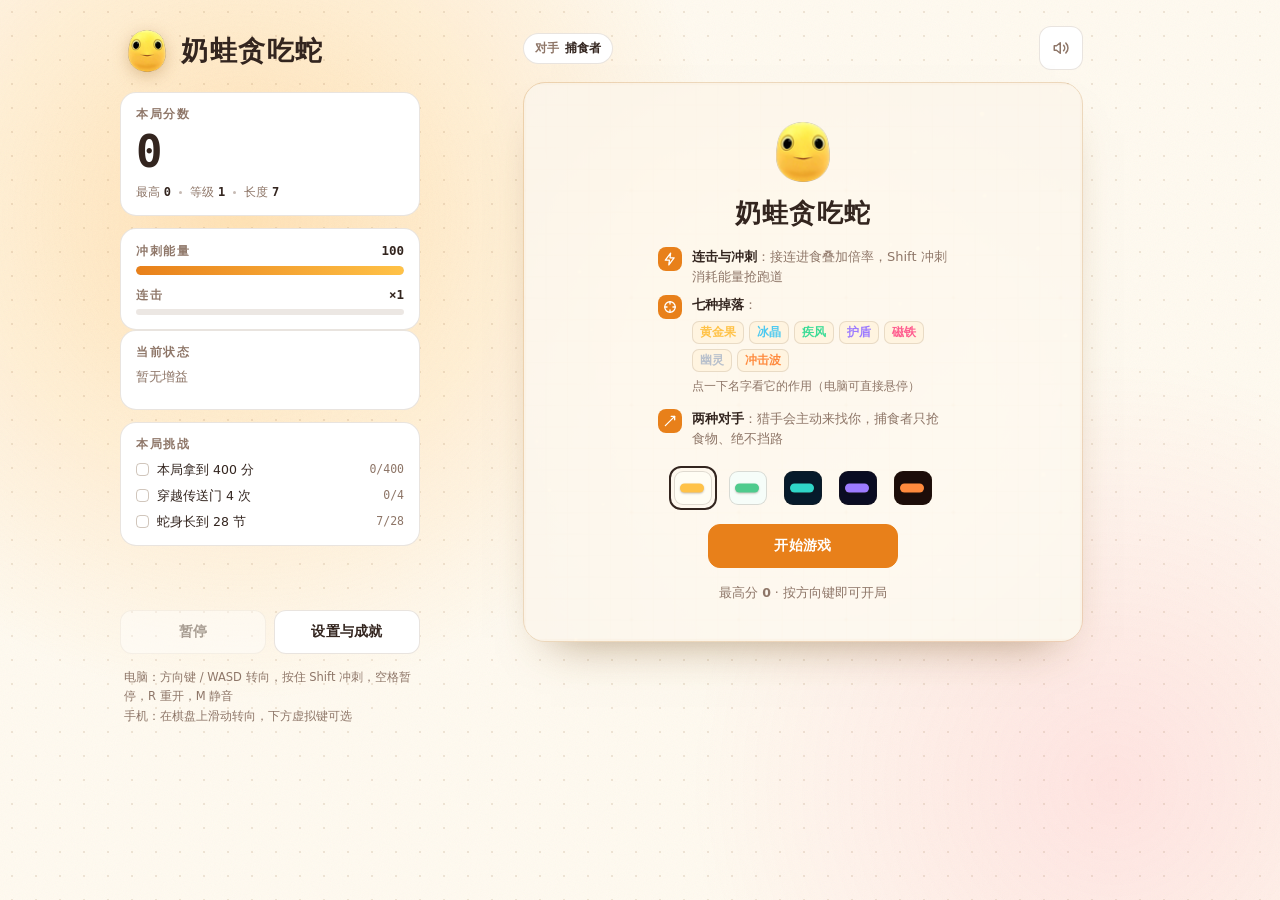
==== commit fc7482b8: "增加了主界面掉落物鼠标显示，吃道具弹窗改为堆叠，" ====
--- a/snake.html
+++ b/snake.html
@@ -3,11 +3,11 @@
 <head>
 <meta charset="UTF-8" />
 <meta name="viewport" content="width=device-width, initial-scale=1.0, viewport-fit=cover" />
-<title>奶娃贪吃蛇</title>
+<title>奶蛙贪吃蛇</title>
 <link rel="icon" href="data:image/svg+xml,%3Csvg xmlns='http://www.w3.org/2000/svg' viewBox='0 0 32 32'%3E%3Crect width='32' height='32' rx='8' fill='%23fffbea'/%3E%3Ccircle cx='16' cy='17' r='9' fill='%23ffd166'/%3E%3Ccircle cx='12.5' cy='15' r='1.9' fill='%233a2a1e'/%3E%3Ccircle cx='19.5' cy='15' r='1.9' fill='%233a2a1e'/%3E%3Cpath d='M13 20.5c1.6 1.5 4.4 1.5 6 0' stroke='%233a2a1e' stroke-width='1.6' fill='none' stroke-linecap='round'/%3E%3C/svg%3E" />
 <style>
 /* ============================================================
-   奶娃贪吃蛇
+   奶蛙贪吃蛇
    设计基调：暖糖果色为底，街机级的信息密度与手感
    面板为实色/低透明实色，不用毛玻璃、不用发光描边
    ============================================================ */
@@ -201,6 +201,22 @@
   display:flex; align-items:center; justify-content:center; color:var(--accent-ink); }
 .feat span.ic svg{ width:14px; height:14px; }
 .feat div{ font-size:13px; line-height:1.5; color:var(--ink-soft); }
+/* 七种掉落的悬浮解释 */
+.dropRow{ display:inline-flex; flex-wrap:wrap; gap:5px; margin-top:6px; }
+.dropChip{
+  padding:2px 7px; border-radius:7px; font-size:11.5px; font-weight:700; line-height:1.5;
+  border:1px solid var(--panel-line); background:var(--chip); cursor:default;
+  transition:border-color .18s ease,box-shadow .18s ease,margin .18s ease;
+}
+.dropChip:hover,.dropChip.on{ border-color:currentColor; }
+.dropChip:focus-visible{ outline:2px solid var(--accent); outline-offset:2px; }
+.dropTip{ display:block; margin-top:5px; font-size:11.5px; line-height:1.6; color:var(--ink-soft); min-height:2em; }
+.dropTip b{ color:var(--ink); }
+/* 设置里的道具图鉴 */
+.dropList{ display:grid; gap:7px; margin-top:8px; }
+.dropList .dItem{ display:flex; gap:8px; align-items:flex-start; font-size:11.5px; line-height:1.55; color:var(--ink-soft); }
+.dropList .dot{ flex:none; width:8px; height:8px; border-radius:50%; margin-top:4px; }
+.dropList .dItem b{ flex:none; width:52px; font-size:12px; color:var(--ink); }
 .feat div b{ color:var(--ink); font-weight:700; }
 
 .mascot{ width:66px; height:66px; object-fit:contain; animation:bob 3.4s ease-in-out infinite; }
@@ -361,7 +377,7 @@
   <aside class="hud">
     <header class="brand">
       <img class="brandIcon" src="img/head.png" alt="" />
-      <h1>奶娃贪吃蛇</h1>
+      <h1>奶蛙贪吃蛇</h1>
     </header>
 
     <section class="panel scorePanel">
@@ -422,10 +438,10 @@
       <!-- 开始 -->
       <div class="overlay show" id="ovStart">
         <img class="mascot" src="img/head.png" alt="" />
-        <h2>奶娃贪吃蛇</h2>
+        <h2>奶蛙贪吃蛇</h2>
         <div class="feats">
           <div class="feat"><span class="ic"><svg viewBox="0 0 24 24" fill="none" stroke="currentColor" stroke-width="2.2" stroke-linecap="round" stroke-linejoin="round"><path d="M13 2 4 14h7l-1 8 9-12h-7l1-8Z"/></svg></span><div><b>连击与冲刺</b>：接连进食叠加倍率，Shift 冲刺消耗能量抢跑道</div></div>
-          <div class="feat"><span class="ic"><svg viewBox="0 0 24 24" fill="none" stroke="currentColor" stroke-width="2.2" stroke-linecap="round" stroke-linejoin="round"><circle cx="12" cy="12" r="9"/><path d="M12 3v4M12 17v4M3 12h4M17 12h4"/></svg></span><div><b>七种掉落</b>：黄金果、冰晶、疾风、护盾、磁铁、幽灵、冲击波</div></div>
+          <div class="feat"><span class="ic"><svg viewBox="0 0 24 24" fill="none" stroke="currentColor" stroke-width="2.2" stroke-linecap="round" stroke-linejoin="round"><circle cx="12" cy="12" r="9"/><path d="M12 3v4M12 17v4M3 12h4M17 12h4"/></svg></span><div><b>七种掉落</b>：<span class="dropRow" id="dropLegend"></span><span class="dropTip" id="dropTip">点一下名字看它的作用（电脑可直接悬停）</span></div></div>
           <div class="feat"><span class="ic"><svg viewBox="0 0 24 24" fill="none" stroke="currentColor" stroke-width="2.2" stroke-linecap="round" stroke-linejoin="round"><path d="M4 20 20 4"/><path d="M14 4h6v6"/></svg></span><div><b>两种对手</b>：猎手会主动来找你，捕食者只抢食物、绝不挡路</div></div>
         </div>
         <div class="themes" id="themeRow"></div>
@@ -516,6 +532,9 @@
       <div><div class="st">成绩记录</div><div class="sd">清空本地最高分、排行榜与成就</div></div>
       <div class="seg"><button id="btnWipe">清空</button></div>
     </div>
+
+    <h4>道具作用</h4>
+    <div class="dropList" id="uiDropList"></div>
 
     <h4>成就</h4>
     <div class="achList" id="uiAch"></div>
@@ -1137,9 +1156,12 @@
 function floatText(x, y, text, color, size) {
   G.texts.push({ x, y, text, color: color || theme.bodyHi, life: 1, size: size || 15, vy: -26 });
 }
+const BANNER_LIFE = 1900;
 function banner(text, sub, color) {
-  G.banners.push({ text, sub: sub || '', color: color || theme.body, life: 1, t: 0 });
-  if (G.banners.length > 3) G.banners.shift();
+  /* 一次只弹一张：同名的不重复排队，后面来的叠在队尾等前面让位 */
+  if (G.banners.some(b => b.text === text)) return;
+  G.banners.push({ text, sub: sub || '', color: color || theme.body, t: 0 });
+  if (G.banners.length > 3) G.banners.splice(1, 1);
 }
 function shakeIt(v) { G.shake = Math.min(26, G.shake + v); }
 function flashIt(v) { G.flash = Math.min(.85, G.flash + v); }
@@ -1148,13 +1170,13 @@
    10. 道具定义
    ============================================================ */
 const DROPS = {
-  golden: { name: '黄金果', color: '#ffc247', life: 9000, weight: 30, glyph: 'star' },
-  frost: { name: '冰晶', color: '#4cc9f0', life: 12000, weight: 11, glyph: 'snow', buff: 'frost', ms: 5200 },
-  wind: { name: '疾风', color: '#3ddc97', life: 12000, weight: 11, glyph: 'wind', buff: 'wind', ms: 8000 },
-  shield: { name: '护盾', color: '#9d7bff', life: 12000, weight: 12, glyph: 'shield', buff: 'shield', ms: 1e9 },
-  magnet: { name: '磁铁', color: '#ff5d8f', life: 12000, weight: 10, glyph: 'magnet', buff: 'magnet', ms: 8000 },
-  ghost: { name: '幽灵', color: '#b8c0cc', life: 11000, weight: 9, glyph: 'ghost', buff: 'ghost', ms: 6000 },
-  shock: { name: '冲击波', color: '#ff8a3d', life: 10000, weight: 12, glyph: 'burst' }
+  golden: { name: '黄金果', color: '#ffc247', life: 9000, weight: 30, glyph: 'star', desc: '吃到 +50 分、蛇身长 2 节，并回一截冲刺能量' },
+  frost: { name: '冰晶', color: '#4cc9f0', life: 12000, weight: 11, glyph: 'snow', buff: 'frost', ms: 5200, desc: '时间流速降低 5 秒，走位更从容' },
+  wind: { name: '疾风', color: '#3ddc97', life: 12000, weight: 11, glyph: 'wind', buff: 'wind', ms: 8000, desc: '8 秒内全场加速，抢食更快、加成更猛' },
+  shield: { name: '护盾', color: '#9d7bff', life: 12000, weight: 12, glyph: 'shield', buff: 'shield', ms: 1e9, desc: '抵挡一次致命撞击，撞上边界也能救回来' },
+  magnet: { name: '磁铁', color: '#ff5d8f', life: 12000, weight: 10, glyph: 'magnet', buff: 'magnet', ms: 8000, desc: '8 秒内附近食物会自动向你靠拢' },
+  ghost: { name: '幽灵', color: '#b8c0cc', life: 11000, weight: 9, glyph: 'ghost', buff: 'ghost', ms: 6000, desc: '6 秒内可以穿过障碍与自己的身体' },
+  shock: { name: '冲击波', color: '#ff8a3d', life: 10000, weight: 12, glyph: 'burst', desc: '立刻清空场上所有障碍，每清一块 +8 分' }
 };
 const DROP_KEYS = Object.keys(DROPS);
 const DROP_TOTAL = DROP_KEYS.reduce((a, k) => a + DROPS[k].weight, 0);
@@ -1845,9 +1867,11 @@
     x.life -= 0.016 * k;
     if (x.life <= 0) G.texts.splice(i, 1);
   }
-  for (let i = G.banners.length - 1; i >= 0; i--) {
-    G.banners[i].t += dt;
-    if (G.banners[i].t > 2100) G.banners.splice(i, 1);
+  /* 只给最上面那张计时，排队的原地等（叠着排队，不一起挤出来） */
+  const topBanner = G.banners[0];
+  if (topBanner) {
+    topBanner.t += dt;
+    if (topBanner.t > BANNER_LIFE) G.banners.shift();
   }
 }
 
@@ -2304,44 +2328,57 @@
   ctx.restore();
 }
 
-/* --- 顶部横幅 --- */
+/* --- 顶部横幅：一次只显示一张，排队的在后面露一条边 --- */
 function drawBanners(t) {
-  let y = 62;
+  const n = G.banners.length;
+  if (!n) return;
+  const b = G.banners[0];
+  const inA = clamp(b.t / 150, 0, 1);
+  const outA = clamp((BANNER_LIFE - b.t) / 320, 0, 1);
+  const a = Math.min(inA, outA);
+  if (a <= 0) return;
+
   ctx.save();
   ctx.textAlign = 'center';
-  for (const b of G.banners) {
-    const inA = clamp(b.t / 150, 0, 1);
-    const outA = clamp((2100 - b.t) / 340, 0, 1);
-    const a = Math.min(inA, outA);
-    if (a <= 0) continue;
-    const sc = 0.90 + 0.10 * easeOut(inA);
+  ctx.font = '800 17px ' + FONT;
+  const tw = ctx.measureText(b.text).width;
+  ctx.font = '600 11.5px ' + FONT;
+  const sw = b.sub ? ctx.measureText(b.sub).width : 0;
+  const w = Math.max(tw, sw) + 38;
+  const h = b.sub ? 46 : 32;
+
+  ctx.translate(W / 2, 44);
+
+  /* 后面排队的那几张：在下面露一条本色边，读成"还压着几张" */
+  for (let i = Math.min(2, n - 1); i >= 1; i--) {
     ctx.save();
-    ctx.globalAlpha = a;
-    ctx.translate(W / 2, y);
-    ctx.scale(sc, sc);
-    ctx.font = '800 20px ' + FONT;
-    const tw = ctx.measureText(b.text).width;
-    ctx.font = '600 12px ' + FONT;
-    const sw = b.sub ? ctx.measureText(b.sub).width : 0;
-    const w = Math.max(tw, sw) + 46;
-    const h = b.sub ? 54 : 36;
-    ctx.fillStyle = panelBg();
-    ctx.strokeStyle = b.color;
-    ctx.lineWidth = 2;
-    rr(-w / 2, -h / 2, w, h, 13);
+    ctx.globalAlpha = a * (i === 1 ? .85 : .5);
+    ctx.fillStyle = G.banners[i].color;
+    ctx.strokeStyle = panelBg();
+    ctx.lineWidth = 1.5;
+    rr(-w / 2 + i * 6, -h / 2 + i * 6, w - i * 12, h, 11);
     ctx.fill(); ctx.stroke();
-    ctx.fillStyle = b.color;
-    ctx.font = '800 20px ' + FONT;
-    ctx.fillText(b.text, 0, b.sub ? -10 : 1);
-    if (b.sub) {
-      ctx.fillStyle = inkMuted();
-      ctx.font = '600 12px ' + FONT;
-      ctx.fillText(b.sub, 0, 13);
-    }
     ctx.restore();
-    y += h + 9;
-    if (y > 210) break;
-  }
+  }
+
+  const sc = 0.92 + 0.08 * easeOut(inA);
+  ctx.save();
+  ctx.globalAlpha = a;
+  ctx.scale(sc, sc);
+  ctx.fillStyle = panelBg();
+  ctx.strokeStyle = b.color;
+  ctx.lineWidth = 2;
+  rr(-w / 2, -h / 2, w, h, 11);
+  ctx.fill(); ctx.stroke();
+  ctx.fillStyle = b.color;
+  ctx.font = '800 17px ' + FONT;
+  ctx.fillText(b.text, 0, b.sub ? -8 : 1);
+  if (b.sub) {
+    ctx.fillStyle = inkMuted();
+    ctx.font = '600 11.5px ' + FONT;
+    ctx.fillText(b.sub, 0, 13);
+  }
+  ctx.restore();
   ctx.restore();
 }
 
@@ -2622,6 +2659,35 @@
     d.className = 'ach' + (achGot[a.id] ? ' got' : '');
     d.innerHTML = '<b>' + a.name + '</b><span>' + a.desc + '</span>';
     el.ach.appendChild(d);
+  }
+}
+
+/* 七种掉落：开场页悬浮/点按看作用，设置里列全（移动端也能查） */
+function buildDropUI() {
+  const row = $('dropLegend'), tip = $('dropTip'), list = $('uiDropList');
+  if (row) {
+    row.innerHTML = DROP_KEYS.map(k => {
+      const d = DROPS[k];
+      return '<span class="dropChip" data-drop="' + k + '" tabindex="0" style="color:' + d.color + '">' + d.name + '</span>';
+    }).join('');
+    const show = k => {
+      const d = DROPS[k];
+      tip.innerHTML = '<b style="color:' + d.color + '">' + d.name + '</b> · ' + d.desc;
+    };
+    row.querySelectorAll('.dropChip').forEach(chip => {
+      const k = chip.dataset.drop;
+      chip.addEventListener('mouseenter', () => { show(k); chip.classList.add('on'); });
+      chip.addEventListener('mouseleave', () => chip.classList.remove('on'));
+      chip.addEventListener('focus', () => { show(k); chip.classList.add('on'); });
+      chip.addEventListener('blur', () => chip.classList.remove('on'));
+      chip.addEventListener('pointerdown', () => show(k));
+    });
+  }
+  if (list) {
+    list.innerHTML = DROP_KEYS.map(k => {
+      const d = DROPS[k];
+      return '<div class="dItem"><span class="dot" style="background:' + d.color + '"></span><b>' + d.name + '</b><span>' + d.desc + '</span></div>';
+    }).join('');
   }
 }
 
@@ -2762,6 +2828,7 @@
   applyDpad();
   refreshBest();
   buildAchList();
+  buildDropUI();
   bindUI();
   idlePreview();
   syncHUD();
